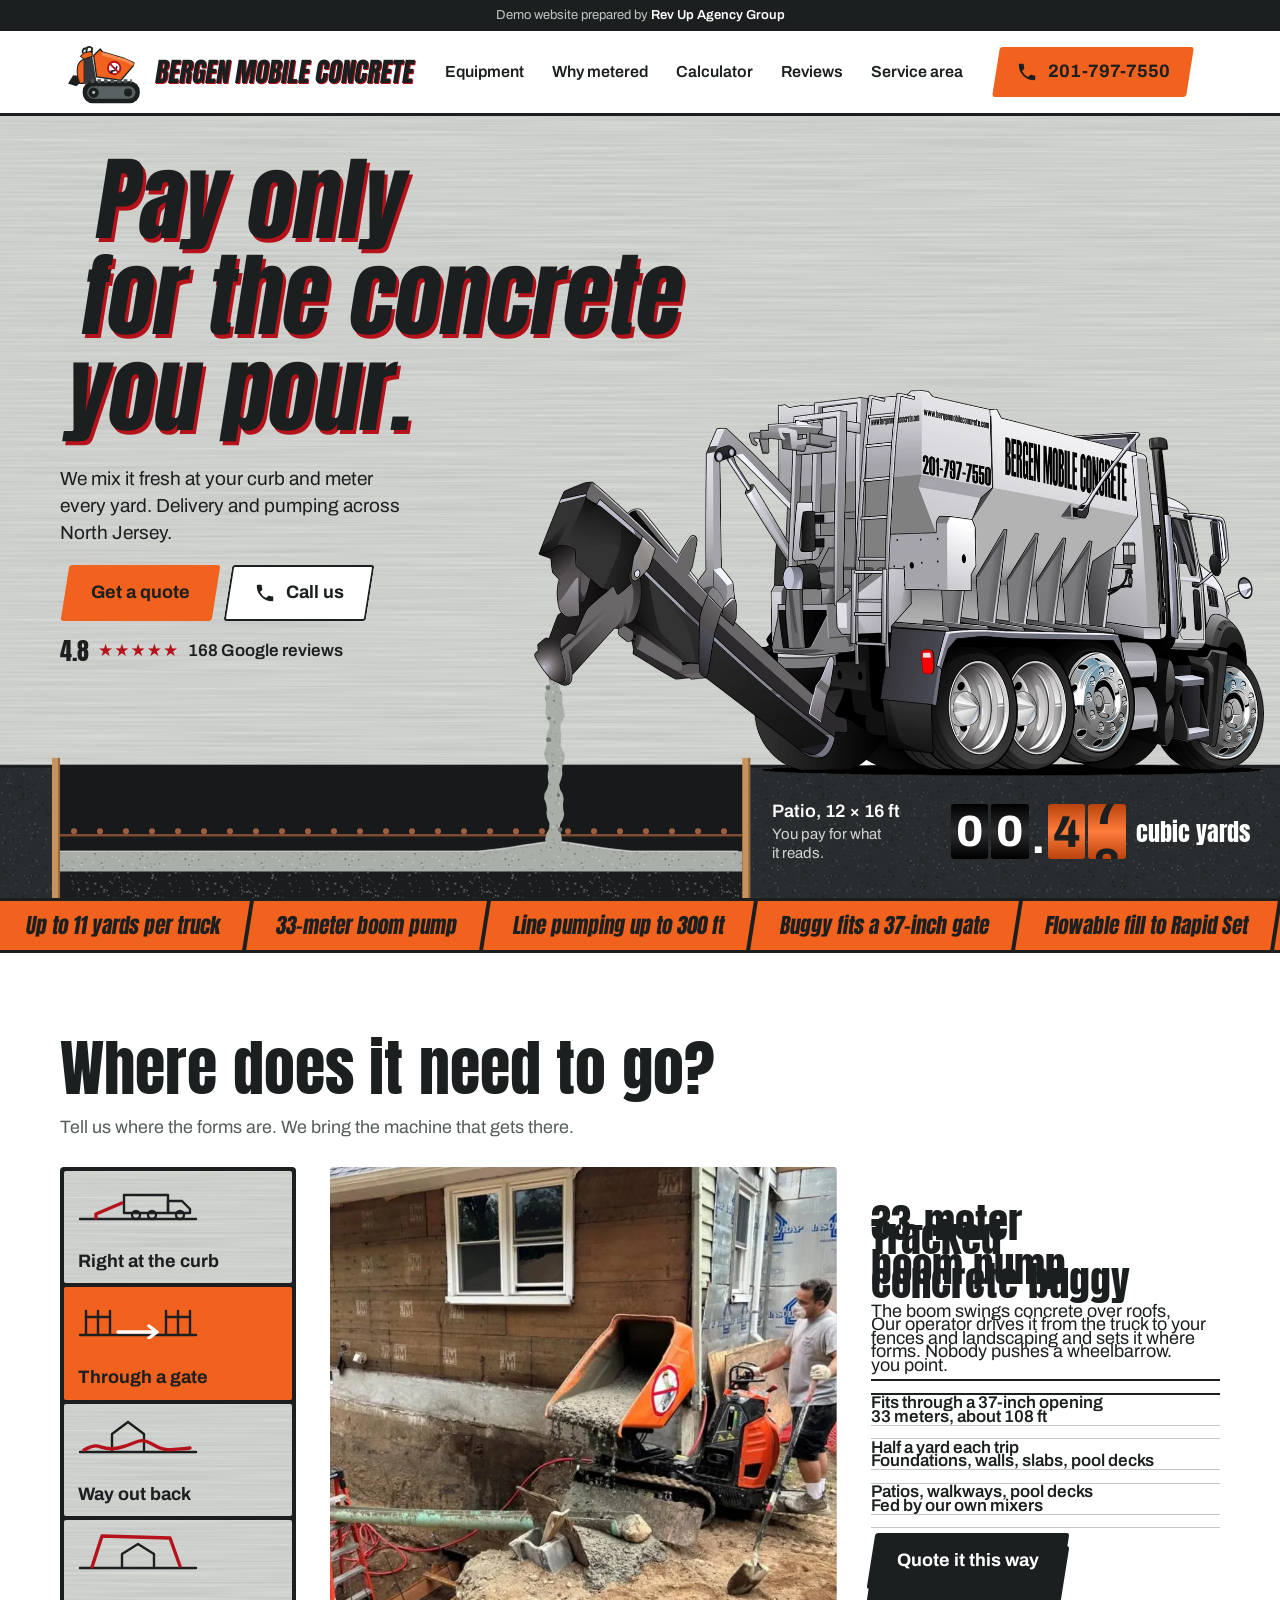
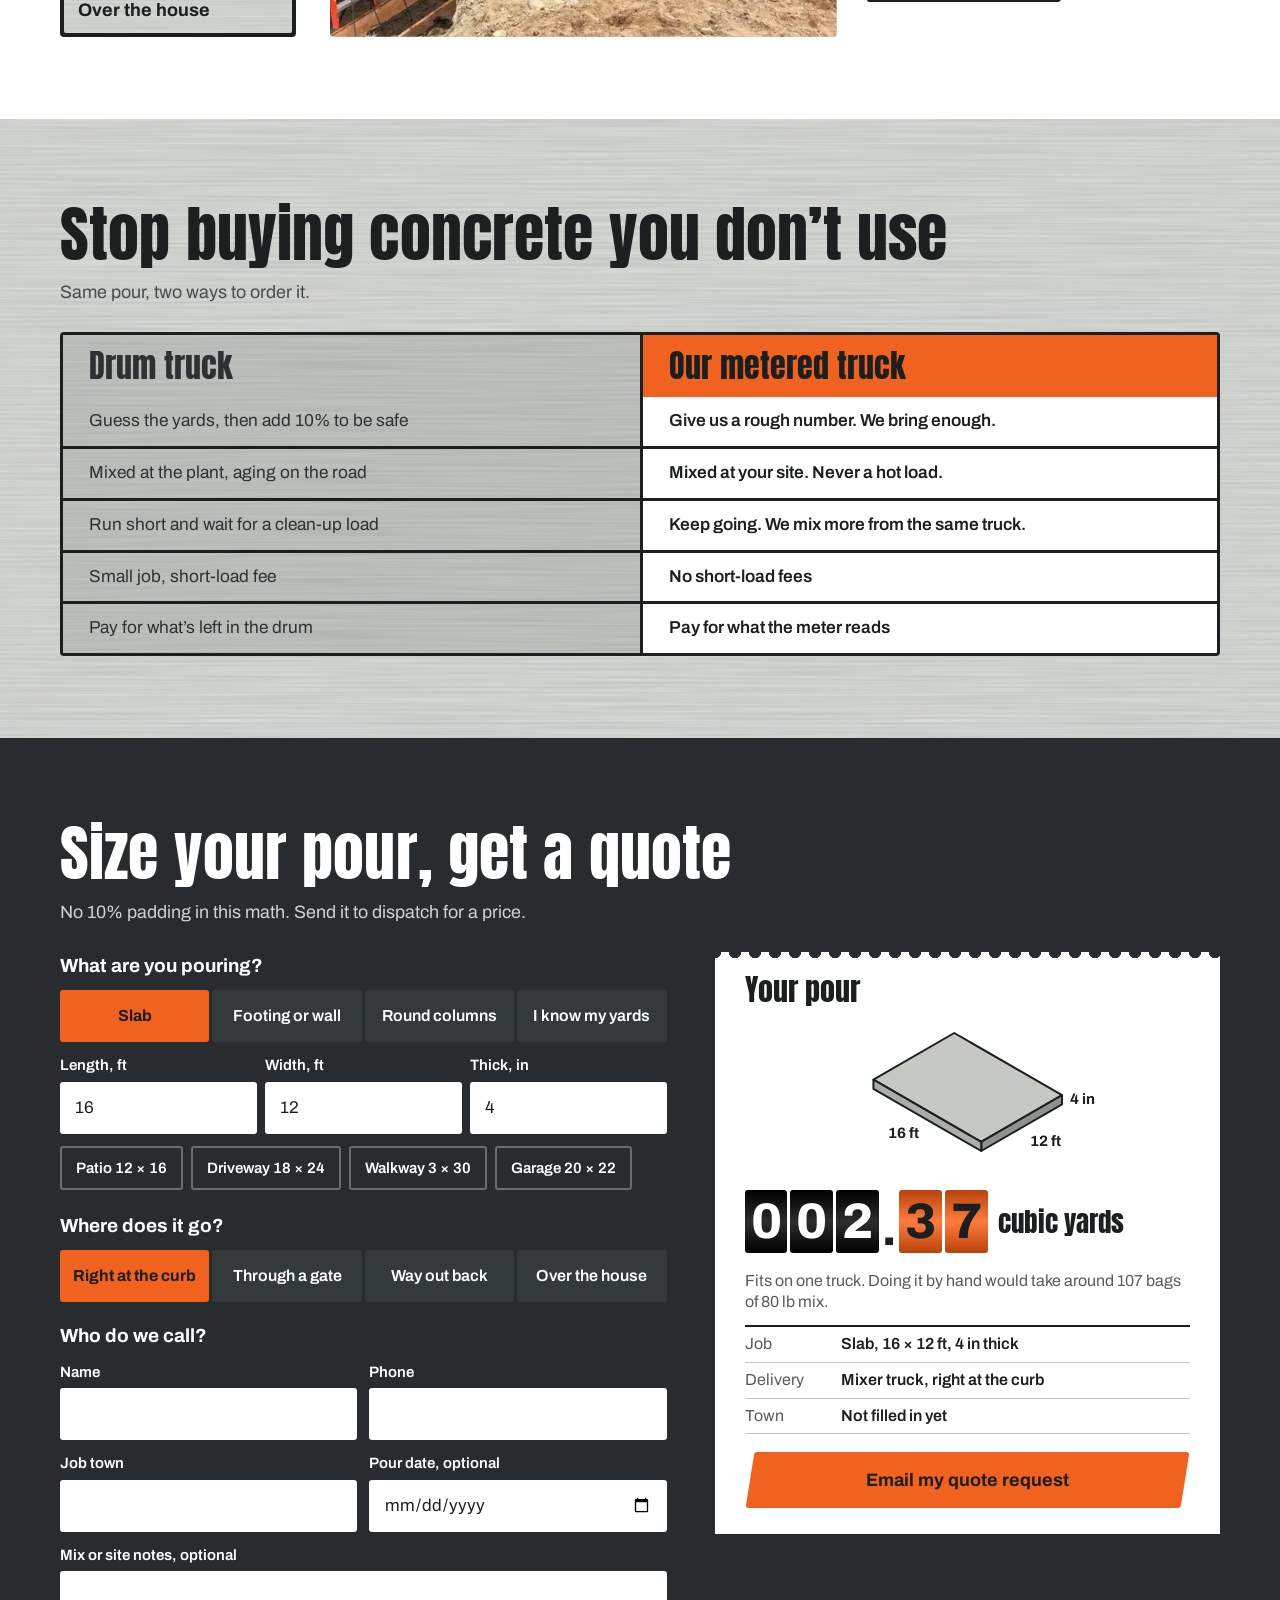
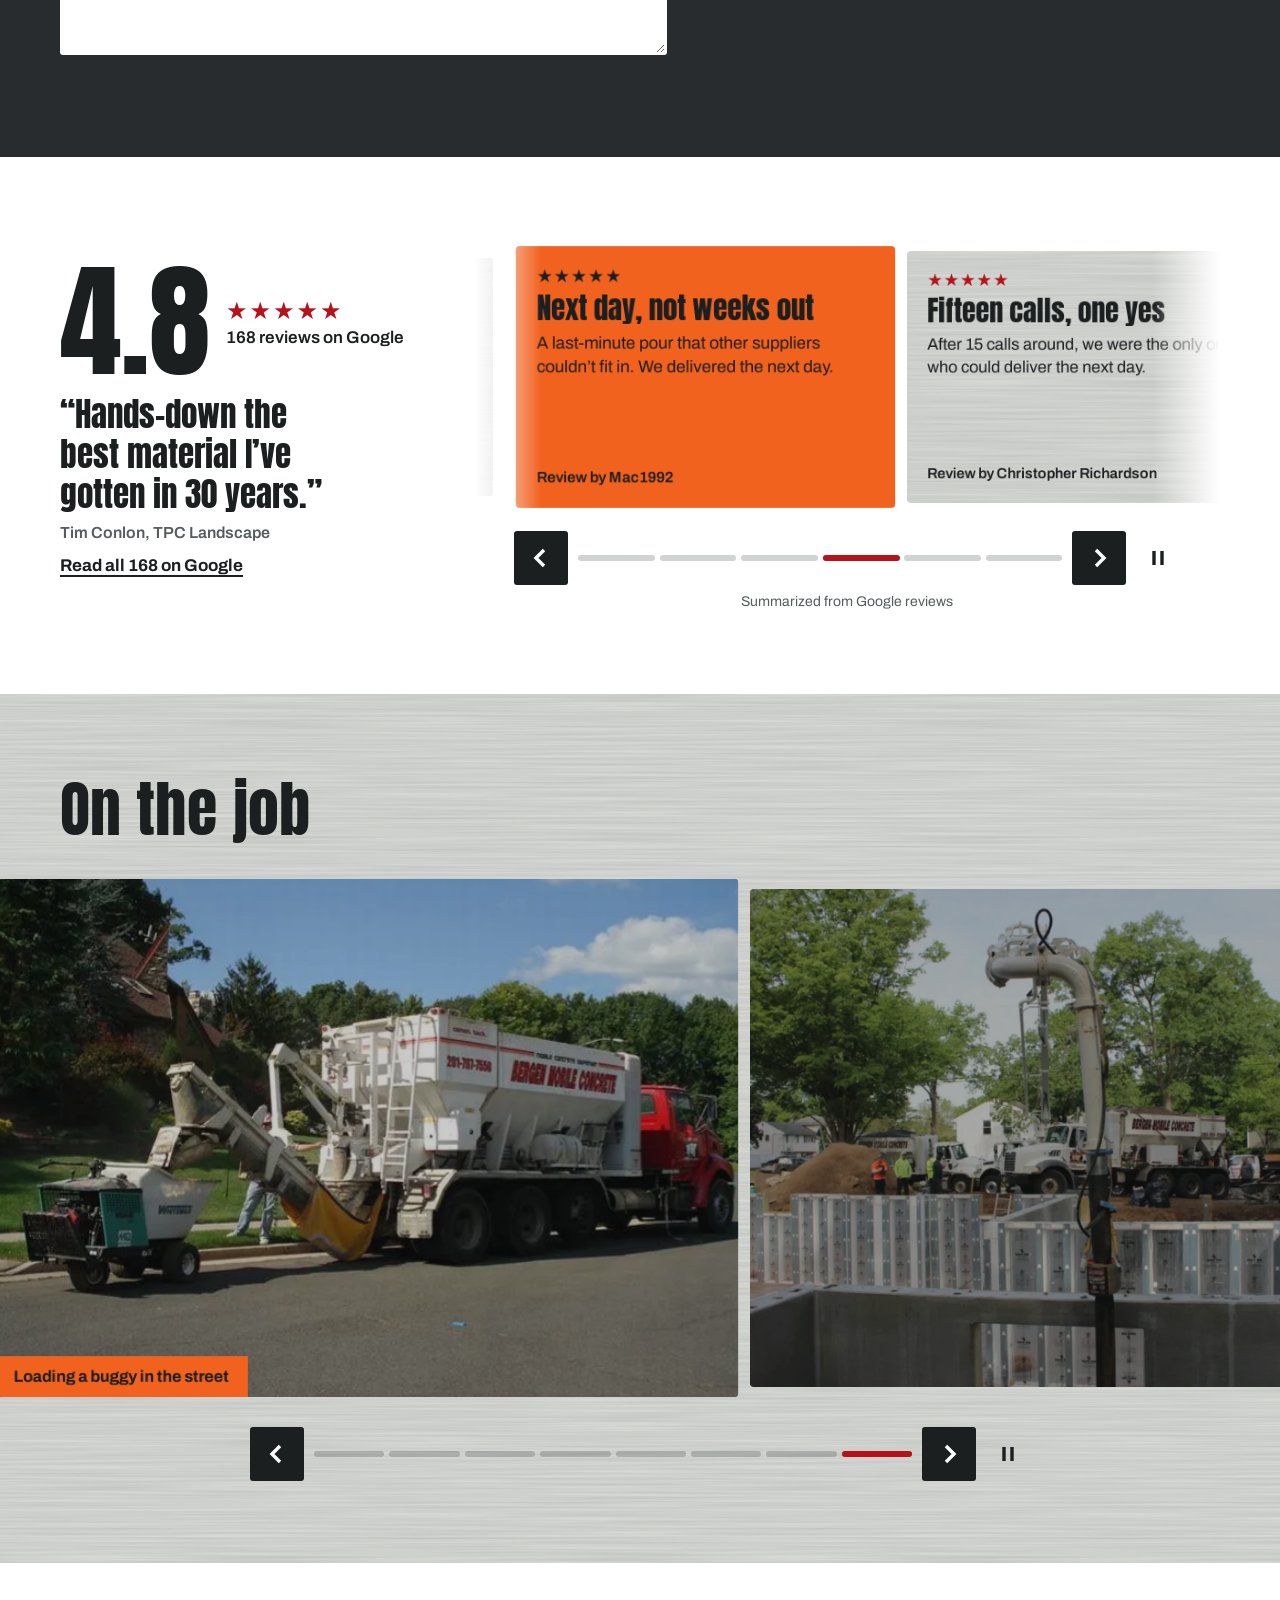
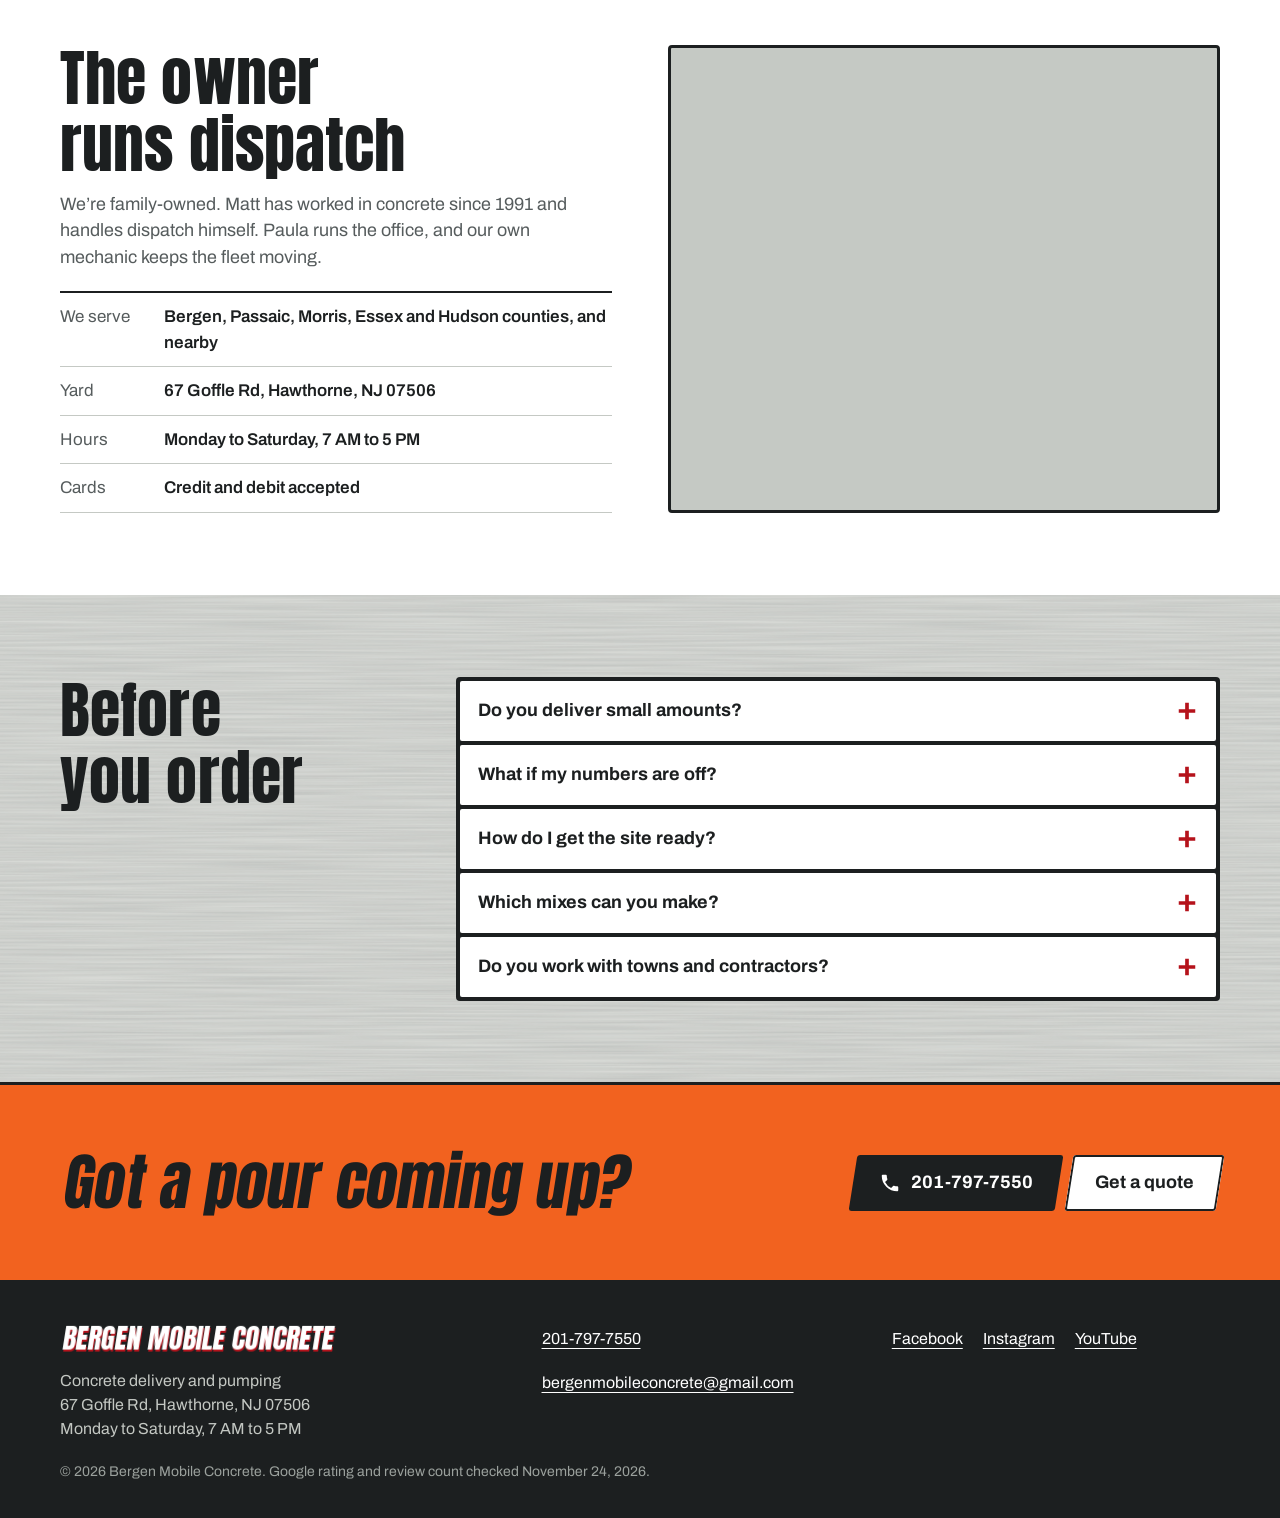
==== index.html @ 160c9279 "Bergen Mobile Concrete demo landing page Co-Authored-By: Claude Opus 5.5 <noreply@anthropic.com>" ====
<!doctype html>
<html lang="en">
<head>
<meta charset="utf-8">
<meta name="viewport" content="width=device-width,initial-scale=1">
<meta name="robots" content="noindex"><!-- demo: remove at launch -->
<title>Concrete Delivery & Pumping in North Jersey | Bergen Mobile Concrete</title>
<meta name="description" content="Fresh concrete mixed at your site and metered by the yard, so you pay only for what you pour. Buggy, line pump and 33 m boom pump. Hawthorne, NJ. Call 201-797-7550.">
<link rel="canonical" href="https://www.bergenmobileconcrete.com/"><!-- confirm final domain before launch -->
<meta name="theme-color" content="#f2621f">
<meta property="og:type" content="website">
<meta property="og:title" content="Bergen Mobile Concrete | Pay only for the concrete you pour">
<meta property="og:description" content="Mixed at your curb, metered by the yard. Mixers, buggy, line pump and boom pump across North Jersey.">
<meta property="og:image" content="https://revupag.github.io/bergen-mobile-concrete-demo/img/og.jpg"><meta property="og:image:width" content="1200"><meta property="og:image:height" content="630"><!-- point to the final domain at launch -->
<meta property="og:locale" content="en_US">
<meta name="twitter:card" content="summary_large_image">
<link rel="icon" href="data:image/svg+xml,%3Csvg xmlns='http://www.w3.org/2000/svg' viewBox='0 0 64 64'%3E%3Crect width='64' height='64' rx='8' fill='%231c1f20'/%3E%3Cpath d='M10 14 58 24 44 42H18z' fill='%23f2621f'/%3E%3Crect x='12' y='44' width='42' height='13' rx='6.5' fill='%23fff'/%3E%3Crect x='17' y='48' width='32' height='5' rx='2.5' fill='%231c1f20'/%3E%3C/svg%3E">
<link rel="preconnect" href="https://fonts.googleapis.com"><link rel="preconnect" href="https://fonts.gstatic.com" crossorigin>
<link rel="stylesheet" href="https://fonts.googleapis.com/css2?family=Anton&family=Archivo:wght@400;500;600;700;800&display=swap">
<link rel="preload" as="image" href="img/truck.webp">
<script>
document.documentElement.className = 'js';
/* demo only: if this file is opened without its img folder, load the published photos */
addEventListener('error', e => { const i = e.target; if (i.tagName === 'IMG' && !i.dataset.f) { i.dataset.f = 1; i.src = 'https://revupag.github.io/bergen-mobile-concrete-demo/' + i.getAttribute('src'); } }, true);
</script>
<script type="application/ld+json">
{"@context":"https://schema.org","@type":"HomeAndConstructionBusiness","name":"Bergen Mobile Concrete","description":"Ready mix concrete supplier with metered mobile mixers, concrete buggy, line pumping and boom pumping.","telephone":"+1-201-797-7550","email":"bergenmobileconcrete@gmail.com","url":"https://www.bergenmobileconcrete.com/","address":{"@type":"PostalAddress","streetAddress":"67 Goffle Rd","addressLocality":"Hawthorne","addressRegion":"NJ","postalCode":"07506","addressCountry":"US"},"areaServed":["Bergen County, NJ","Passaic County, NJ","Morris County, NJ","Essex County, NJ","Hudson County, NJ"],"paymentAccepted":"Credit Card, Debit Card","openingHoursSpecification":[{"@type":"OpeningHoursSpecification","dayOfWeek":["Monday","Tuesday","Wednesday","Thursday","Friday","Saturday"],"opens":"07:00","closes":"17:00"}],"sameAs":["https://www.facebook.com/BergenMobileConcrete","https://www.instagram.com/bergenmobileconcrete/","https://www.youtube.com/@BergenMobileConcreteHawthorne"]}
</script>
<style>
:root{
  --ink:#1c1f20;--asph:#282c2e;--asph2:#34393b;--crete:#dcdeda;--crete2:#c5c9c4;--wet:#a1a6a1;--white:#fff;--red:#b5121b;--org:#f2621f;--org-l:#ff7c3c;--mute:#565c5d;
  --pad:clamp(16px,4vw,40px);--ease:cubic-bezier(.2,.8,.2,1);
  --display:"Anton","Impact","Haettenschweiler","Arial Narrow Bold",sans-serif;--sans:"Archivo",system-ui,-apple-system,"Segoe UI",sans-serif;
  --broom:url("data:image/svg+xml,%3Csvg xmlns='http://www.w3.org/2000/svg' width='700' height='240'%3E%3Cfilter id='f' x='0' y='0' width='100%25' height='100%25'%3E%3CfeTurbulence type='fractalNoise' baseFrequency='.005 .42' numOctaves='2' seed='4' stitchTiles='stitch'/%3E%3CfeColorMatrix values='0 0 0 0 .1 0 0 0 0 .11 0 0 0 0 .11 0 0 0 .22 0'/%3E%3C/filter%3E%3Crect width='700' height='240' filter='url(%23f)'/%3E%3C/svg%3E");
}
*,*::before,*::after{box-sizing:border-box}
html{scroll-behavior:smooth;scroll-padding-top:88px;-webkit-text-size-adjust:100%}
body{margin:0;background:var(--white);color:var(--ink);font:400 17px/1.5 var(--sans);overflow-x:clip}
img{display:block;max-width:100%;height:auto}
h1,h2,h3{font-family:var(--display);font-weight:400;line-height:1.08;margin:0;text-wrap:balance}
h2{font-size:clamp(36px,5vw,62px);letter-spacing:.002em}
p{margin:0;text-wrap:pretty}
button,input,textarea{font:inherit;color:inherit}
a{color:inherit}
.wrap{width:100%;max-width:1240px;margin-inline:auto;padding-inline:var(--pad)}
.sec{padding-block:clamp(52px,6.4vw,92px)}
.crete{background:var(--crete) var(--broom)}
.lede{margin-top:12px;max-width:52ch;font-size:clamp(17px,1.4vw,19px);color:var(--mute)}
.crete .lede{color:#474d4e}
.sr{position:absolute;width:1px;height:1px;overflow:hidden;clip-path:inset(50%);white-space:nowrap}
:focus-visible{outline:3px solid var(--ink);outline-offset:3px}
.dark :focus-visible,footer :focus-visible{outline-color:var(--white)}

.demo{background:var(--ink);color:#c3c7c2;font-size:13px;line-height:1.3;text-align:center;padding:7px 12px}
.demo b{color:#fff;font-weight:600}

/* Livery lettering: slanted black with the red hard shadow on their trucks */
.livery{display:inline-block;font-family:var(--display);transform:skewX(-9deg);transform-origin:0 100%;text-shadow:.045em .04em 0 var(--red)}

/* Buttons slant with the lettering */
.btn{position:relative;isolation:isolate;display:inline-flex;align-items:center;justify-content:center;gap:10px;min-height:56px;padding:0 26px;border:0;background:none;color:var(--ink);font:700 18px/1.1 var(--sans);text-decoration:none;text-align:center;cursor:pointer;transition:transform .16s var(--ease)}
.btn::before{content:"";position:absolute;inset:0;z-index:-1;background:var(--org);transform:skewX(-9deg);border-radius:3px;transition:background-color .16s,box-shadow .16s}
.btn svg{width:22px;height:22px;flex:none;fill:currentColor}
.btn:active{transform:translateY(2px)}
.btn.line::before{background:var(--white);box-shadow:inset 0 0 0 2px var(--ink)}
.btn.ink{color:#fff}.btn.ink::before{background:var(--ink)}
@media(hover:hover){.btn:hover{transform:translateY(-2px)}.btn:hover::before{background:var(--org-l)}.btn.line:hover::before{background:var(--crete)}.btn.ink:hover::before{background:var(--asph2)}}

/* Header */
.hdr{position:sticky;top:0;z-index:60;background:var(--white);box-shadow:0 3px 0 var(--ink)}
.nav{display:flex;align-items:center;gap:20px;min-height:82px}
.logo{display:flex;align-items:center;gap:12px;text-decoration:none;flex:none;color:var(--ink)}
.logo svg{width:82px;height:auto;flex:none}
.logo .livery{font-size:27px;line-height:1;text-transform:uppercase;white-space:nowrap}
.menu{display:flex;list-style:none;gap:2px;margin:0 auto;padding:0}
.menu a{display:block;padding:12px 13px;font-weight:600;font-size:16px;text-decoration:none}
@media(hover:hover){.menu a:hover{box-shadow:inset 0 -3px var(--org)}}
.hdr .btn{min-height:50px;padding:0 20px;white-space:nowrap}
.burger{display:none;width:48px;height:48px;padding:0;border:0;background:none;cursor:pointer}
.burger svg{width:28px;height:28px;stroke:currentColor;stroke-width:3;fill:none}
@media(max-width:1140px){
  .menu{position:absolute;inset:100% 0 auto;flex-direction:column;gap:0;margin:3px 0 0;padding:6px var(--pad) 16px;background:#fff;box-shadow:0 3px 0 var(--ink);opacity:0;visibility:hidden;transform:translateY(-6px);transition:opacity .18s,transform .18s,visibility .18s}
  .nav.open .menu{opacity:1;visibility:visible;transform:none}
  .menu a{padding:14px 0;font-size:19px;border-bottom:1px solid var(--crete2)}
  .burger{display:grid;place-items:center}.hdr .btn{margin-left:auto}
}
@media(max-width:700px){
  .nav{min-height:68px;gap:6px}.logo{gap:8px}.logo svg{width:62px}
  .logo .livery{font-size:20px;line-height:1.06;white-space:normal;width:7em}
  .hdr .btn{flex:none;width:50px;padding:0}.hdr .btn span{display:none}.burger{flex:none}
}
@media(max-width:350px){.logo svg{width:50px}.logo .livery{font-size:17px}.hdr .btn{width:46px}}

/* Hero: their truck pours a real job while the meter runs */
.hero{position:relative;overflow:hidden;--pit:112px;--tw:min(94vw,560px);--th:calc(var(--tw)*.5286);--tl:calc(100% - var(--tw) + 6px)}
.hero h1{font-size:clamp(39px,12.5vw,86px);line-height:1.04}
.hero h1 span{display:block;width:max-content}
.hero .say{margin-top:20px;font-size:18px;line-height:1.42;max-width:35ch}
.hero .wrap{position:relative;z-index:3;padding-top:22px}
.cta{display:flex;flex-wrap:wrap;gap:12px;margin-top:18px;padding-left:5px}
.rate{display:inline-flex;align-items:center;gap:9px;min-height:44px;margin-top:8px;text-decoration:none;font-weight:600}
.rate b{font:400 24px/1 var(--display)}
.stars{color:var(--red);letter-spacing:1px;line-height:1}
@media(hover:hover){.rate:hover span:last-child{text-decoration:underline}}
.scene{position:relative;height:calc(var(--th)*.975 + var(--pit));margin-top:2px}
.scene canvas{position:absolute;inset:0;width:100%;height:100%}
.rig{position:absolute;z-index:2;left:var(--tl);bottom:calc(var(--pit) - var(--th)*.025);width:var(--tw);max-width:none;height:var(--th);pointer-events:none}
.gauge{position:absolute;z-index:2;left:calc(var(--tl) + var(--tw)*.325);bottom:0;height:var(--pit);right:8px;display:flex;flex-direction:column;justify-content:center;gap:7px;color:#fff}
.gauge p{font-weight:600;font-size:15px;line-height:1.2}
.gauge small{display:block;margin-top:2px;font-size:14px;font-weight:400;color:#d3d6d2;line-height:1.25}
.meter{display:inline-flex;align-items:center;gap:3px;font:800 38px/1 var(--sans);font-variant-numeric:tabular-nums}
.meter i{position:relative;flex:none;display:block;width:.86em;height:1.26em;overflow:hidden;background:linear-gradient(#000,#2d2d2d 50%,#000);color:#fff;border-radius:3px;font-style:normal}
.meter i.dec{background:linear-gradient(#b9430c,var(--org-l) 50%,#b9430c);color:#1c1f20}
.meter i>b{position:absolute;inset:0 0 auto;display:block;font-weight:inherit;text-align:center;will-change:transform}
.meter i>b span{display:block;height:1.26em;line-height:1.26em}
.meter .dot{font-size:.9em;align-self:flex-end;line-height:1}
.meter .u{margin-left:7px;font:400 .55em/1 var(--display);white-space:nowrap}
@media(min-width:1000px){
  .hero{--pit:132px;height:clamp(560px,calc(100svh - 115px),800px);--tw:min(57vw,900px,calc((100svh - 115px - 132px)*1.34));--tl:calc(50% + min(50% - 16px,800px) - var(--tw))}
  .hero .wrap{padding-top:clamp(26px,4.4svh,50px);pointer-events:none}
  .hero .wrap a{pointer-events:auto}
  .hero h1{font-size:clamp(62px,min(7.2vw,11.4svh),98px)}
  .hero .say{font-size:19px;max-width:33ch;margin-top:26px}
  .scene{position:absolute;inset:auto 0 0;margin:0}
  .gauge .meter{font-size:clamp(34px,calc(var(--tw)*.06),54px)}
  .gauge{flex-direction:row;align-items:center;justify-content:flex-start;gap:26px}
  .gauge p{font-size:18px;max-width:17ch}.gauge small{font-size:15px;max-width:17ch;margin-top:3px}
}
@media(min-width:1000px) and (max-height:820px){
  .hero{--pit:106px;--tw:min(55vw,900px,calc((100svh - 221px)*1.34))}
  .hero .wrap{padding-top:20px}
  .hero h1{font-size:clamp(54px,min(6.6vw,10.2svh),84px)}
  .hero .say{margin-top:18px;max-width:min(42ch,36vw);font-size:18px}
  .hero .cta{margin-top:14px}.hero .rate{margin-top:4px}
}
@media(max-width:999px){.gauge .meter{font-size:clamp(25px,8vw,40px)}}
@media(max-width:360px){.hero .btn{padding:0 17px}.rate{font-size:15px;gap:7px}.rate span{white-space:nowrap}}

/* Ticker */
.tick{background:var(--org);overflow:hidden;border-block:3px solid var(--ink)}
.tick div{display:flex;width:max-content;animation:tick 42s linear infinite}
.tick ul{display:flex;margin:0;padding:0;list-style:none}
.tick li{padding:13px 26px;font:400 21px/1.1 var(--display);transform:skewX(-9deg);white-space:nowrap;border-right:4px solid var(--ink)}
@media(hover:hover){.tick:hover div{animation-play-state:paused}}
@keyframes tick{to{transform:translateX(-50%)}}

/* Where does it go */
.where{display:grid;gap:22px;margin-top:26px}
.spots{display:grid;grid-template-columns:1fr 1fr;gap:4px;background:var(--ink);padding:4px;border-radius:4px}
.spots button{position:relative;overflow:hidden;display:flex;flex-direction:column;justify-content:space-between;gap:8px;min-height:104px;padding:12px 14px;border:0;border-radius:2px;background:var(--crete) var(--broom);text-align:left;font:700 18px/1.15 var(--sans);cursor:pointer;transition:background-color .18s}
.spots svg{width:100%;max-width:120px;height:40px;stroke:currentColor;stroke-width:2.4;fill:none;stroke-linejoin:round;stroke-linecap:round}
.spots svg .flow{stroke:var(--red);stroke-width:3.4}
.spots button[aria-selected=true]{background:var(--org)}
.spots button[aria-selected=true] .flow{stroke:#fff}
@media(hover:hover){.spots button:not([aria-selected=true]):hover{background-color:#fff}}
.spots button::after{content:"";position:absolute;inset:auto 0 0;height:6px;background:var(--ink);transform:scaleX(0);transform-origin:0 50%}
.where.auto .spots [aria-selected=true]::after{animation:run 5.4s linear}
.where.auto.hold .spots [aria-selected=true]::after{animation-play-state:paused}
@keyframes run{from{transform:scaleX(0)}to{transform:scaleX(1)}}
@keyframes kb{from{transform:scale(1)}to{transform:scale(1.11)}}
.units{display:grid;gap:34px;min-width:0}
.unit{display:grid;gap:18px;min-width:0}
.unit .ph{position:relative;overflow:hidden;border-radius:4px;background:var(--crete2);aspect-ratio:4/3}
.unit img{width:100%;height:100%;object-fit:cover}
.unit h3{font-size:clamp(30px,3.2vw,42px)}
.unit p{margin-top:8px;font-size:18px;max-width:44ch}
.unit ul{margin:14px 0 18px;padding:0;list-style:none;border-top:2px solid var(--ink)}
.unit li{padding:9px 0;border-bottom:1px solid var(--crete2);font-weight:600}
/* panels share one cell, so the page never jumps; the new photo is screeded over the old one */
.js .units{gap:0}
.js .unit{grid-area:1/1;visibility:hidden;transition:visibility 0s .8s}
.js .unit.on{z-index:2;visibility:visible;transition:none}
.js .unit .ph{clip-path:inset(0 100% 0 0);transition:clip-path 0s .8s}
.js .unit.on .ph{clip-path:inset(0);transition:clip-path .8s cubic-bezier(.65,0,.2,1)}
.js .unit .tx{opacity:0;transform:translateY(18px);transition:opacity .15s}
.js .unit.on .tx{opacity:1;transform:none;transition:opacity .4s .26s,transform .6s .26s var(--ease)}
.unit.on img{animation:kb 7s linear forwards}
@media(min-width:900px){
  .where{grid-template-columns:236px 1fr;gap:34px;align-items:stretch}
  #u-gate img{object-position:82% 50%}
  #u-over img{object-position:60% 50%}
  .spots{grid-template-columns:1fr;align-content:stretch}
  .unit{grid-template-columns:1.45fr 1fr;gap:34px;align-items:center}
  .unit .ph{aspect-ratio:auto;height:100%;min-height:470px}
}

/* Metered vs drum: one slab, saw-cut joints */
.slab{width:100%;margin-top:26px;border-collapse:separate;border-spacing:0;border:3px solid var(--ink);border-radius:4px;overflow:hidden;background:#fff;table-layout:fixed}
.slab th,.slab td{padding:13px clamp(12px,2vw,26px);text-align:left;vertical-align:top;font-size:clamp(16px,1.35vw,19px);line-height:1.32;border-bottom:3px solid var(--ink)}
.slab tr:last-child>*{border-bottom:0}
.slab td{width:50%}
.slab thead th{font:400 clamp(21px,2.5vw,32px)/1.12 var(--display)}
.slab thead th:last-child{background:var(--org)}
.slab td:last-child{border-left:3px solid var(--ink);font-weight:600}
.slab thead th:last-child{border-left:3px solid var(--ink)}
.slab td:first-child,.slab thead th:first-child{background:var(--crete2) var(--broom);color:#2c3233}

/* Quote: size the pour, get a ticket */
.dark{background:var(--asph);color:#fff}
.dark .lede{color:#cfd3cf}
.quote{display:grid;gap:26px;margin-top:26px;align-items:start}
.quote>*{min-width:0}
fieldset{margin:0 0 20px;padding:0;border:0;min-width:0}
legend{padding:0;margin-bottom:10px;font-weight:700;font-size:19px}
.seg{display:grid;grid-template-columns:repeat(2,1fr);gap:3px}
.seg label,.chips button{cursor:pointer}
.seg input{position:absolute;opacity:0;pointer-events:none}
.seg span{display:flex;align-items:center;justify-content:center;min-height:52px;padding:6px 10px;background:var(--asph2);border-radius:3px;text-align:center;font-weight:600;font-size:16px;line-height:1.18;transition:background-color .16s}
.seg input:checked+span{background:var(--org);color:var(--ink);font-weight:700}
.seg input:focus-visible+span{outline:3px solid #fff;outline-offset:2px}
@media(hover:hover){.seg span:hover{background:#454b4d}.seg input:checked+span:hover{background:var(--org)}}
.dims{display:grid;grid-template-columns:repeat(3,1fr);gap:8px;margin-top:12px}
.dims[hidden]{display:none}
.f{display:block;min-width:0}
.f>span{display:block;margin-bottom:5px;font-size:15px;font-weight:600}
.f input,.f textarea{width:100%;min-height:52px;padding:10px 13px;border:2px solid transparent;border-radius:3px;background:#fff;color:var(--ink);font-size:17px;appearance:none;-webkit-appearance:none}
.f textarea{min-height:84px;resize:vertical;display:block}
.f input:focus,.f textarea:focus{outline:3px solid var(--org);outline-offset:0}
.f.bad input{border-color:#ff5c50;background:#fff0ee}
.err{display:none;margin-top:5px;font-size:15px;font-style:normal;color:#ffb4ab;font-weight:600}
.f.bad .err{display:block}
.live{display:flex;align-items:baseline;gap:9px;margin-top:14px;font-weight:600}
.live b{font:400 34px/1 var(--display);color:var(--org-l)}
@media(min-width:900px){.live{position:absolute;width:1px;height:1px;margin:0;overflow:hidden;clip-path:inset(50%)}}
.chips{display:flex;gap:8px;margin-top:12px;overflow-x:auto;overflow-y:hidden;scrollbar-width:none;padding-bottom:2px}
.chips::-webkit-scrollbar{display:none}
.chips button{flex:none;min-height:44px;padding:0 14px;border:2px solid #666d6f;border-radius:3px;background:none;font-weight:600;font-size:15px;color:#fff}
@media(hover:hover){.chips button:hover{border-color:var(--org)}}
.two{display:grid;grid-template-columns:1fr 1fr;gap:12px}
.two .full{grid-column:1/-1}
.ticket{position:relative;background:#fff;color:var(--ink);padding:22px clamp(18px,2.4vw,30px) 26px;--n:10px;-webkit-mask:radial-gradient(circle at var(--n) 0,transparent 6px,#000 6.5px) calc(var(--n)*-1) 0/calc(var(--n)*2) 100%;mask:radial-gradient(circle at var(--n) 0,transparent 6px,#000 6.5px) calc(var(--n)*-1) 0/calc(var(--n)*2) 100%}
.ticket h3{font-size:30px;display:flex;justify-content:space-between;align-items:baseline;gap:12px}
.shape{display:block;width:100%;height:150px;margin:8px 0 6px}
.shape text{font:700 15px var(--sans);fill:var(--ink)}
.ticket .meter{font-size:clamp(29px,9.7vw,52px)}
.ticket .also{margin:9px 0 12px;font-size:16px;line-height:1.36;color:var(--mute)}
.ticket dl{margin:0;border-top:2px solid var(--ink)}
.ticket dl div{display:grid;grid-template-columns:86px 1fr;gap:10px;padding:7px 0;border-bottom:1px solid var(--crete2);font-size:16px;line-height:1.3}
.ticket dt{color:var(--mute)}.ticket dd{margin:0;font-weight:600;overflow-wrap:anywhere}
.ticket .btn{width:calc(100% - 10px);margin:18px 5px 0}
.sent{margin-top:14px;padding:12px 14px;background:var(--crete);border-radius:3px;font-size:16px;line-height:1.38}
.sent[hidden]{display:none}
.sent button,.sent .alt{display:flex;align-items:center;min-height:44px;margin-top:2px;padding:0;border:0;background:none;font-weight:700;text-decoration:underline;text-underline-offset:3px;cursor:pointer}
@media(min-width:900px){.seg{grid-template-columns:repeat(4,1fr)}.quote{grid-template-columns:1.2fr 1fr;gap:48px}.ticket{position:sticky;top:104px}.ticket .meter{font-size:clamp(29px,3.9vw,52px)}.shape{height:170px}}

/* Carousels: endless, draggable, centre slide in focus, timed by the dot that fills */
.car{--sw:min(80vw,780px);--sh:calc(var(--sw)*.7);--t:3.8s;position:relative;min-width:0}
.stage{display:flex;gap:12px;overflow-x:auto;overflow-y:hidden}
.stage>*{flex:none;width:var(--sw);height:var(--sh);margin:0}
.js .stage{display:block;position:relative;height:var(--sh);overflow:hidden;touch-action:pan-y;cursor:grab;user-select:none;-webkit-user-select:none}
.js .stage>*{position:absolute;left:50%;top:0;margin-left:calc(var(--sw)/-2);will-change:transform}
.js .stage.drag{cursor:grabbing}
html:not(.js) .ctl{display:none}
.ctl{display:flex;align-items:center;gap:10px;width:min(100% - 2*var(--pad),780px);margin:16px auto 0}
.ctl>button{flex:none;width:54px;height:54px;padding:0;border:0;border-radius:3px;background:var(--ink);color:#fff;cursor:pointer;display:grid;place-items:center;transition:background-color .16s,transform .16s var(--ease)}
.ctl>button:active{transform:scale(.94)}
.ctl svg{width:24px;height:24px;stroke:currentColor;stroke-width:3.4;fill:none}
.ctl .pp{background:none;color:inherit;width:44px}
.ctl .pp .b,.car.off .pp .a{display:none}.car.off .pp .b{display:block}
@media(max-width:600px){.dots{pointer-events:none}}
@media(hover:hover){.ctl>button:hover{background:var(--org);color:var(--ink)}}
.dots{flex:1;display:flex;gap:5px;min-width:0}
.dots button{flex:1;position:relative;height:44px;min-width:0;padding:0;border:0;background:none;cursor:pointer}
.dots button::before,.dots i{content:"";position:absolute;inset:19px 0;border-radius:3px;background:rgba(28,31,32,.2)}
.dots i{background:var(--red);transform:scaleX(0);transform-origin:0 50%}
.dots .on i{transform:none;animation:run var(--t) linear both}
.hold .dots .on i{animation-play-state:paused}
.rev{display:grid;gap:26px}
.rev>*{min-width:0}
.score{display:flex;flex-wrap:wrap;align-items:center;gap:6px 16px}
.score b{font:400 clamp(76px,10vw,124px)/.95 var(--display)}
.score span{font-weight:600;line-height:1.35}
.score .stars{display:block;font-size:24px;letter-spacing:2px}
.rev blockquote{text-wrap:balance;margin:14px 0 0;font:400 clamp(25px,2.6vw,34px)/1.2 var(--display)}
.rev cite{display:block;margin-top:8px;font:600 16px/1.3 var(--sans);color:var(--mute)}
.says{--sw:min(78vw,400px);--sh:276px;--t:4.2s}
.says .stage{-webkit-mask:linear-gradient(90deg,transparent,#000 9%,#000 91%,transparent);mask:linear-gradient(90deg,transparent,#000 9%,#000 91%,transparent)}
.story{display:flex;flex-direction:column;padding:22px;border-radius:4px;background:var(--crete) var(--broom);transition:background-color .35s}
.story.on{background:var(--org)}
.story .stars{color:var(--red);font-size:19px}
.story.on .stars{color:var(--ink)}
.story h3{margin-top:8px;font-size:31px}
.story p{margin:8px 0 12px;font-size:18px;line-height:1.38}
.story footer{margin-top:auto;font-weight:600;font-size:16px;line-height:1.25}
.says+.note,.note{display:block;margin-top:6px;text-align:center;font-size:14px;color:var(--mute)}
.text-link{font-weight:700;text-underline-offset:4px;text-decoration-thickness:2px;display:inline-flex;align-items:center;min-height:44px}
@media(hover:hover){.text-link:hover{color:var(--red)}}
@media(max-width:999px){.says{margin-inline:calc(var(--pad)*-1)}}
@media(min-width:1000px){.rev{grid-template-columns:minmax(0,370px) minmax(0,1fr);gap:44px;align-items:center}}
.photos{margin-top:22px}
.photos figure{overflow:hidden;border-radius:4px;background:var(--asph2)}
.photos img{width:100%;height:100%;object-fit:cover;pointer-events:none;-webkit-user-drag:none}
.js .photos figure::after{content:"";position:absolute;inset:0;background:var(--ink);opacity:var(--d,0);pointer-events:none}
.js .photos .on img{animation:kb 6s linear forwards}
.photos figcaption{z-index:1;position:absolute;left:0;bottom:0;max-width:92%;padding:11px 20px 11px 16px;background:var(--org);font-weight:700;font-size:17px;line-height:1.25}
.js .photos figcaption{transform:translateY(102%);transition:transform .2s}
.js .photos .on figcaption{transform:none;transition:transform .5s .2s var(--ease)}

/* Company, map, FAQ */
.co{display:grid;gap:28px}
.co dl{margin:20px 0 0;border-top:2px solid var(--ink)}
.co dl div{display:grid;grid-template-columns:92px 1fr;gap:12px;padding:11px 0;border-bottom:1px solid var(--crete2)}
.co dt{color:var(--mute)}.co dd{margin:0;font-weight:600}
.map{min-height:320px;border:3px solid var(--ink);border-radius:4px;overflow:hidden;background:var(--crete2)}
.map iframe{display:block;width:100%;height:100%;min-height:320px;border:0}
@media(min-width:900px){.co{grid-template-columns:1fr 1fr;gap:56px;align-items:stretch}}
.faq{display:grid;gap:4px;margin-top:24px;background:var(--ink);padding:4px;border-radius:4px}
.faq details{background:#fff;border-radius:2px}
.faq summary{display:flex;align-items:center;justify-content:space-between;gap:16px;min-height:60px;padding:12px 18px;font-weight:700;font-size:18px;line-height:1.25;cursor:pointer;list-style:none}
.faq summary::-webkit-details-marker{display:none}
.faq summary svg{width:22px;height:22px;flex:none;stroke:var(--red);stroke-width:4;fill:none;transition:transform .2s var(--ease)}
.faq details[open] summary svg{transform:rotate(45deg)}
.faq p{padding:0 18px 18px;max-width:68ch}
@media(hover:hover){.faq summary:hover{background:var(--crete)}}
@media(min-width:900px){.faqs{display:grid;grid-template-columns:minmax(0,340px) 1fr;gap:56px;align-items:start}.faq{margin-top:0}}

/* Closing and footer */
.end{position:relative;isolation:isolate;overflow:hidden;background:var(--org);border-block:3px solid var(--ink)}
.end .wrap{display:grid;gap:20px;padding-block:clamp(40px,5vw,64px)}
.end h2 .livery{text-shadow:none}
.end .cta{margin:0;gap:10px}
@media(max-width:420px){.end .btn{padding:0 17px}}
@media(min-width:900px){.end .wrap{grid-template-columns:1fr auto;align-items:center}}
footer.site{background:var(--ink);color:#c3c7c2;padding-block:34px 36px;font-size:16px}
.ft{display:grid;gap:22px}
footer.site .livery{font-size:28px;text-transform:uppercase;color:#fff}
footer.site ul{margin:0;padding:0;list-style:none}
footer.site a{display:inline-flex;align-items:center;min-height:44px;text-underline-offset:4px;color:#fff}
.soc{display:flex;flex-wrap:wrap;gap:0 20px}
@media(min-width:800px){.ft{grid-template-columns:1.4fr 1fr 1fr;align-items:start}}
.legal{margin-top:20px;font-size:14px;color:#9ba19d}

/* Mobile action bar */
.dock{position:fixed;inset:auto 0 0;z-index:50;display:none;grid-template-columns:1fr 1.25fr;gap:10px;padding:10px 20px calc(10px + env(safe-area-inset-bottom));background:var(--white);box-shadow:0 -3px 0 var(--ink);transform:translateY(110%);transition:transform .26s var(--ease),visibility .26s;visibility:hidden}
.dock .btn{min-height:52px;padding:0 10px}
.dock.on{transform:none;visibility:visible}
@media(max-width:899px){.dock{display:grid}footer.site{padding-bottom:104px}}

@media(prefers-reduced-motion:reduce){html{scroll-behavior:auto}*,*::before,*::after{animation:none!important;transition:none!important}.tick{overflow-x:auto}}
</style>
</head>
<body>
<svg width="0" height="0" style="position:absolute" aria-hidden="true">
  <symbol id="buggy" viewBox="0 0 112 92">
    <path d="M11 62 18 51l10 1v9l-6 5z" fill="#1c1f20"/>
    <path d="M33 28l11-3 6 35-17 3z" fill="#33383a"/>
    <path d="M24 39q2-8 9-10v33h-6q-5-11-3-23z" fill="#f2621f" stroke="#1c1f20" stroke-width="1.4"/>
    <path d="M28 25l5-5 11-2v7l-11 4z" fill="#f2621f" stroke="#1c1f20" stroke-width="1.4"/>
    <path d="M31 20q-1-6 5-6m0 5 1-6q4-2 7 1l-1 5" fill="none" stroke="#1c1f20" stroke-width="2.4" stroke-linecap="round"/>
    <path d="m46 24 9-9 3 4 30 9 13 6-1 4-17 20-12-2-21-3z" fill="#f2621f" stroke="#1c1f20" stroke-width="1.8" stroke-linejoin="round"/>
    <path d="m58 19 30 9 13 6-1 4-13-6-30-8z" fill="#ff8b4f"/>
    <rect x="31" y="59" width="78" height="30" rx="14" fill="#1c1f20"/>
    <path d="M42 59h56" stroke="#4b5153" stroke-width="5" stroke-dasharray="5 4"/>
    <rect x="37" y="66" width="66" height="17" rx="8.5" fill="#5a6163"/>
    <circle cx="46" cy="74.500" r="7" fill="#1c1f20"/><circle cx="46" cy="74.500" r="2" fill="#c5c9c4"/><circle cx="93" cy="74.500" r="5.500" fill="#1c1f20"/>
    <circle cx="74" cy="41" r="8.500" fill="#fff" stroke="#b5121b" stroke-width="2.600"/><path d="M69 45.500l6-1 3-6M68 47h4" stroke="#1c1f20" stroke-width="2" fill="none"/><path d="m68 35 12 12" stroke="#b5121b" stroke-width="2.600"/>
  </symbol>
  <symbol id="tel" viewBox="0 0 24 24"><path d="M6.600 10.800a15 15 0 0 0 6.600 6.600l2.200-2.200c.3-.3.700-.4 1-.2 1.100.4 2.300.6 3.600.6.600 0 1 .4 1 1V20c0 .600-.4 1-1 1A17 17 0 0 1 3 4c0-.600.4-1 1-1h3.500c.600 0 1 .4 1 1 0 1.300.2 2.500.6 3.600.1.300 0 .700-.2 1z"/></symbol>
</svg>

<div class="demo" data-demo>Demo website prepared by <b>Rev Up Agency Group</b></div>

<header class="hdr">
  <div class="wrap nav" id="nav">
    <a class="logo" href="#top" aria-label="Bergen Mobile Concrete, back to top"><svg viewBox="0 0 112 92" aria-hidden="true"><use href="#buggy"/></svg><span class="livery">Bergen Mobile Concrete</span></a>
    <nav aria-label="Main"><ul class="menu" id="menu">
      <li><a href="#equipment">Equipment</a></li>
      <li><a href="#metered">Why metered</a></li>
      <li><a href="#quote">Calculator</a></li>
      <li><a href="#reviews">Reviews</a></li>
      <li><a href="#area">Service area</a></li>
    </ul></nav>
    <a class="btn" href="tel:+12017977550" aria-label="Call 201-797-7550"><svg aria-hidden="true"><use href="#tel"/></svg><span>201-797-7550</span></a>
    <button class="burger" id="burger" aria-label="Menu" aria-expanded="false" aria-controls="menu"><svg viewBox="0 0 28 28" aria-hidden="true"><path d="M3 7h22M3 14h22M3 21h22"/></svg></button>
  </div>
</header>

<main id="top">
<section class="hero crete" aria-labelledby="h1">
  <div class="wrap">
    <h1 id="h1" class="livery"><span>Pay only</span> <span>for the concrete</span> <span>you pour.</span></h1>
    <p class="say">We mix it fresh at your curb and meter every yard. Delivery and pumping across North Jersey.</p>
    <div class="cta"><a class="btn" href="#quote">Get a quote</a><a class="btn line" href="tel:+12017977550"><svg aria-hidden="true"><use href="#tel"/></svg>Call us</a></div>
    <a class="rate" href="https://www.google.com/maps?cid=4381106759032079323" target="_blank" rel="noopener"><b>4.8</b><span class="stars" aria-hidden="true">★★★★★</span><span>168 Google reviews</span></a>
  </div>
  <div class="scene" id="scene">
    <canvas id="pour" aria-hidden="true"></canvas>
    <img class="rig" id="rig" src="img/truck.webp" width="1400" height="740" alt="Illustration of a Bergen Mobile Concrete mixer truck pouring concrete" fetchpriority="high">
    <div class="gauge" aria-hidden="true">
      <p><span id="job">Patio, 12 × 16 ft</span><small>You pay for what it reads.</small></p>
      <div class="meter" id="hm"></div>
    </div>
  </div>
</section>

<div class="tick" role="group" aria-label="At a glance"><div>
  <ul><li>Up to 11 yards per truck</li><li>33-meter boom pump</li><li>Line pumping up to 300 ft</li><li>Buggy fits a 37-inch gate</li><li>Flowable fill to Rapid Set</li><li>No short-load fees</li><li>Family-owned</li><li>Monday to Saturday, 7 to 5</li></ul>
  <ul aria-hidden="true"><li>Up to 11 yards per truck</li><li>33-meter boom pump</li><li>Line pumping up to 300 ft</li><li>Buggy fits a 37-inch gate</li><li>Flowable fill to Rapid Set</li><li>No short-load fees</li><li>Family-owned</li><li>Monday to Saturday, 7 to 5</li></ul>
</div></div>

<section class="sec" id="equipment" aria-labelledby="h-eq">
  <div class="wrap">
    <h2 id="h-eq">Where does it need to go?</h2>
    <p class="lede">Tell us where the forms are. We bring the machine that gets there.</p>
    <div class="where">
      <div class="spots" role="tablist" aria-label="Where the concrete needs to go">
        <button role="tab" id="t-curb" aria-controls="u-curb" aria-selected="true" data-k="curb"><svg viewBox="0 0 120 40" aria-hidden="true"><path d="M2 36h116"/><path d="M46 30V12h44v18z"/><path d="M90 30V18h14l8 8v4z"/><circle cx="58" cy="32" r="4"/><circle cx="74" cy="32" r="4"/><circle cx="102" cy="32" r="4"/><path class="flow" d="M44 20 18 31v4"/></svg>Right at the curb</button>
        <button role="tab" id="t-gate" aria-controls="u-gate" aria-selected="false" tabindex="-1" data-k="gate"><svg viewBox="0 0 120 40" aria-hidden="true"><path d="M2 36h116M8 36V12M20 36V12M32 36V12M8 18h24M88 36V12M100 36V12M112 36V12M88 18h24"/><path class="flow" d="M40 33h38M71 27l8 6-8 6"/></svg>Through a gate</button>
        <button role="tab" id="t-back" aria-controls="u-back" aria-selected="false" tabindex="-1" data-k="back"><svg viewBox="0 0 120 40" aria-hidden="true"><path d="M2 36h116M34 36V18l16-12 16 12v18"/><path class="flow" d="M6 34c18-10 14 2 34-2s20-12 34-4 16 6 38 4"/></svg>Way out back</button>
        <button role="tab" id="t-over" aria-controls="u-over" aria-selected="false" tabindex="-1" data-k="over"><svg viewBox="0 0 120 40" aria-hidden="true"><path d="M2 36h116M44 36V22l16-10 16 10v14"/><path class="flow" d="M14 35 24 4l68 2 10 28"/></svg>Over the house</button>
      </div>
      <div class="units">
        <article class="unit on" id="u-curb" role="tabpanel" aria-labelledby="t-curb">
          <div class="ph"><img src="img/mixer.webp" width="1080" height="608" alt="White Bergen Mobile Concrete mixer truck parked on a job site" loading="lazy"></div>
          <div class="tx"><h3>Metered mixer truck</h3><p>It carries sand, stone and cement separately and mixes your design on the spot, so the last yard is as fresh as the first.</p><ul><li>Up to 11 yards on one truck</li><li>Small loads welcome</li><li>Standard, high-strength, flowable fill, Rapid&nbsp;Set</li></ul><button class="btn ink" type="button" data-use="curb">Quote it this way</button></div>
        </article>
        <article class="unit" id="u-gate" role="tabpanel" aria-labelledby="t-gate">
          <div class="ph"><img src="img/buggy.webp" width="1116" height="840" alt="Orange tracked buggy dumping concrete at a house footing" loading="lazy"></div>
          <div class="tx"><h3>Tracked concrete buggy</h3><p>Our operator drives it from the truck to your forms. Nobody pushes a wheelbarrow.</p><ul><li>Fits through a 37-inch opening</li><li>Half a yard each trip</li><li>Patios, walkways, pool decks</li></ul><button class="btn ink" type="button" data-use="gate">Quote it this way</button></div>
        </article>
        <article class="unit" id="u-back" role="tabpanel" aria-labelledby="t-back">
          <div class="ph"><img src="img/linepump.webp" width="950" height="713" alt="Rear hopper of the Bergen Mobile Concrete line pump truck" loading="lazy"></div>
          <div class="tx"><h3>Line pump</h3><p>Hose runs from the truck to the pour. Concrete and pump come from one company on one order.</p><ul><li>Reaches up to 300 ft</li><li>2.5-inch line for ⅜-inch pea gravel mix</li><li>4-inch line for every mix, ¾-inch stone included</li></ul><button class="btn ink" type="button" data-use="back">Quote it this way</button></div>
        </article>
        <article class="unit" id="u-over" role="tabpanel" aria-labelledby="t-over">
          <div class="ph"><img src="img/boom.webp" width="1400" height="933" alt="Bergen Mobile Concrete boom pump raised over a residential job" loading="lazy"></div>
          <div class="tx"><h3>33-meter boom pump</h3><p>The boom swings concrete over roofs, fences and landscaping and sets it where you point.</p><ul><li>33 meters, about 108 ft</li><li>Foundations, walls, slabs, pool decks</li><li>Fed by our own mixers</li></ul><button class="btn ink" type="button" data-use="over">Quote it this way</button></div>
        </article>
      </div>
    </div>
  </div>
</section>

<section class="sec crete" id="metered" aria-labelledby="h-me">
  <div class="wrap">
    <h2 id="h-me">Stop buying concrete you don’t use</h2>
    <p class="lede">Same pour, two ways to order it.</p>
    <table class="slab">
      <thead><tr><th scope="col">Drum truck</th><th scope="col">Our metered truck</th></tr></thead>
      <tbody>
        <tr><td>Guess the yards, then add 10% to be safe</td><td>Give us a rough number. We bring enough.</td></tr>
        <tr><td>Mixed at the plant, aging on the road</td><td>Mixed at your site. Never a hot load.</td></tr>
        <tr><td>Run short and wait for a clean-up load</td><td>Keep going. We mix more from the same truck.</td></tr>
        <tr><td>Small job, short-load fee</td><td>No short-load fees</td></tr>
        <tr><td>Pay for what’s left in the drum</td><td>Pay for what the meter reads</td></tr>
      </tbody>
    </table>
  </div>
</section>

<section class="sec dark" id="quote" aria-labelledby="h-q">
  <div class="wrap">
    <h2 id="h-q">Size your pour, get a quote</h2>
    <p class="lede">No 10% padding in this math. Send it to dispatch for a price.</p>
    <form class="quote" id="form" novalidate>
      <div>
        <fieldset>
          <legend>What are you pouring?</legend>
          <div class="seg">
            <label><input type="radio" name="kind" value="slab" checked><span>Slab</span></label>
            <label><input type="radio" name="kind" value="foot"><span>Footing or wall</span></label>
            <label><input type="radio" name="kind" value="col"><span>Round columns</span></label>
            <label><input type="radio" name="kind" value="yd"><span>I know my yards</span></label>
          </div>
          <div class="dims" data-for="slab">
            <label class="f"><span>Length, ft</span><input id="sl" inputmode="decimal" value="16" autocomplete="off"></label>
            <label class="f"><span>Width, ft</span><input id="sw" inputmode="decimal" value="12" autocomplete="off"></label>
            <label class="f"><span>Thick, in</span><input id="st" inputmode="decimal" value="4" autocomplete="off"></label>
          </div>
          <div class="dims" data-for="foot" hidden>
            <label class="f"><span>Length, ft</span><input id="fl" inputmode="decimal" value="60" autocomplete="off"></label>
            <label class="f"><span>Width, in</span><input id="fw" inputmode="decimal" value="16" autocomplete="off"></label>
            <label class="f"><span>Depth, in</span><input id="fd" inputmode="decimal" value="10" autocomplete="off"></label>
          </div>
          <div class="dims" data-for="col" hidden>
            <label class="f"><span>Across, in</span><input id="cd" inputmode="decimal" value="12" autocomplete="off"></label>
            <label class="f"><span>Tall, ft</span><input id="ch" inputmode="decimal" value="4" autocomplete="off"></label>
            <label class="f"><span>How many</span><input id="cn" inputmode="numeric" value="8" autocomplete="off"></label>
          </div>
          <div class="dims" data-for="yd" hidden>
            <label class="f" style="grid-column:1/-1"><span>Cubic yards</span><input id="yy" inputmode="decimal" value="8" autocomplete="off"></label>
          </div>
          <div class="chips" aria-label="Common sizes" data-for="slab">
            <button type="button" data-p="16,12,4">Patio 12 × 16</button><button type="button" data-p="24,18,5">Driveway 18 × 24</button><button type="button" data-p="30,3,4">Walkway 3 × 30</button><button type="button" data-p="22,20,5">Garage 20 × 22</button>
          </div>
          <p class="live" aria-live="polite"><b id="live"></b>cubic yards</p>
        </fieldset>
        <fieldset>
          <legend>Where does it go?</legend>
          <div class="seg">
            <label><input type="radio" name="via" value="curb" checked><span>Right at the curb</span></label>
            <label><input type="radio" name="via" value="gate"><span>Through a gate</span></label>
            <label><input type="radio" name="via" value="back"><span>Way out back</span></label>
            <label><input type="radio" name="via" value="over"><span>Over the house</span></label>
          </div>
        </fieldset>
        <fieldset>
          <legend>Who do we call?</legend>
          <div class="two">
            <label class="f"><span>Name</span><input id="n" autocomplete="name" aria-describedby="e-n"><em class="err" id="e-n">Add your name.</em></label>
            <label class="f"><span>Phone</span><input id="p" type="tel" autocomplete="tel" aria-describedby="e-p"><em class="err" id="e-p">Add a 10-digit phone number.</em></label>
            <label class="f"><span>Job town</span><input id="t" autocomplete="address-level2" aria-describedby="e-t"><em class="err" id="e-t">Add the town so we can check range.</em></label>
            <label class="f"><span>Pour date, optional</span><input id="d" type="date"></label>
            <label class="f full"><span>Mix or site notes, optional</span><textarea id="m" rows="2"></textarea></label>
          </div>
        </fieldset>
      </div>
      <div class="ticket">
        <h3>Your pour</h3>
        <svg class="shape" id="shape" viewBox="0 0 320 170" role="img" aria-label="Drawing of your pour"></svg>
        <div class="meter" id="qm" aria-hidden="true"></div>
        <p class="also" id="also"></p>
        <dl>
          <div><dt>Job</dt><dd id="k-job"></dd></div>
          <div><dt>Delivery</dt><dd id="k-via"></dd></div>
          <div><dt>Town</dt><dd id="k-town">Not filled in yet</dd></div>
        </dl>
        <button class="btn" type="submit">Email my quote request</button>
        <div class="sent" id="sent" role="status" hidden>Your email app should be open with the request filled in. Press send there. If nothing opened, call <a href="tel:+12017977550"><b>201-797-7550</b></a>.<a class="alt" id="gm" target="_blank" rel="noopener">Open it in Gmail</a><button type="button" id="copy">Copy the request</button></div>
      </div>
    </form>
  </div>
</section>

<section class="sec" id="reviews" aria-labelledby="h-r">
  <div class="wrap rev">
    <div>
      <h2 id="h-r" class="sr">Reviews</h2>
      <div class="score"><b>4.8</b><span><span class="stars" aria-hidden="true">★★★★★</span>168 reviews on Google</span></div>
      <blockquote>“Hands-down the best material I’ve gotten in 30 years.”</blockquote>
      <cite>Tim Conlon, TPC Landscape</cite>
      <a class="text-link" href="https://www.google.com/maps?cid=4381106759032079323" target="_blank" rel="noopener">Read all 168 on Google</a>
    </div>
    <div class="car says hold" role="region" aria-roledescription="carousel" aria-label="What Google reviewers describe">
      <div class="stage" tabindex="0">
        <article class="story on"><span class="stars" role="img" aria-label="5 stars">★★★★★</span><h3>Ten minutes early</h3><p>A first-time pour. The driver beat the appointment and helped them through it.</p><footer>Review by Brandt Huddle</footer></article>
        <article class="story"><span class="stars" role="img" aria-label="5 stars">★★★★★</span><h3>No extra crew</h3><p>The mixer couldn’t reach the spot, so the buggy hauled it in. Nobody had to hire hands.</p><footer>Review by Iron Sounds</footer></article>
        <article class="story"><span class="stars" role="img" aria-label="5 stars">★★★★★</span><h3>Pumped into a tight space</h3><p>One call covered the concrete, the pump and the setup.</p><footer>Review by Tom Swinarsky</footer></article>
        <article class="story"><span class="stars" role="img" aria-label="5 stars">★★★★★</span><h3>Next day, not weeks out</h3><p>A last-minute pour that other suppliers couldn’t fit in. We delivered the next day.</p><footer>Review by Mac1992</footer></article>
        <article class="story"><span class="stars" role="img" aria-label="5 stars">★★★★★</span><h3>Fifteen calls, one yes</h3><p>After 15 calls around, we were the only ones who could deliver the next day.</p><footer>Review by Christopher Richardson</footer></article>
        <article class="story"><span class="stars" role="img" aria-label="5 stars">★★★★★</span><h3>Over 12 years of pours</h3><p>A paving company owner who keeps ordering, at one location after another.</p><footer>Review by Ricky Gilk, Harddrives Paving</footer></article>
      </div>
      <div class="ctl"><button type="button" aria-label="Previous review" data-d="-1"><svg viewBox="0 0 24 24" aria-hidden="true"><path d="M15 4 7 12l8 8"/></svg></button><div class="dots" role="group" aria-label="Choose a review"></div><button type="button" aria-label="Next review" data-d="1"><svg viewBox="0 0 24 24" aria-hidden="true"><path d="m9 4 8 8-8 8"/></svg></button><button type="button" class="pp" aria-label="Pause"><svg class="a" viewBox="0 0 24 24" aria-hidden="true"><path d="M8 5v14M16 5v14"/></svg><svg class="b" viewBox="0 0 24 24" aria-hidden="true"><path d="M8 5v14l11-7z"/></svg></button></div>
      <small class="note">Summarized from Google reviews</small>
    </div>
  </div>
</section>

<section class="sec crete jobs" id="jobs" aria-labelledby="h-j">
  <div class="wrap"><h2 id="h-j">On the job</h2></div>
  <div class="car photos hold" role="region" aria-roledescription="carousel" aria-label="Job photos">
    <div class="stage" tabindex="0">
      <figure class="on"><img src="img/job-boom.webp" width="1170" height="825" alt="Boom pump hose over foundation walls with two mixers behind" loading="lazy" draggable="false"><figcaption>Boom pump at a foundation</figcaption></figure>
      <figure><img src="img/job-pump.webp" width="1200" height="900" alt="Mixer feeding a line pump next to a retaining wall form" loading="lazy" draggable="false"><figcaption>Mixer feeding the line pump</figcaption></figure>
      <figure><img src="img/job-yard.webp" width="1200" height="900" alt="Buggy dumping concrete into a wood form beside a lawn" loading="lazy" draggable="false"><figcaption>Buggy at a backyard form</figcaption></figure>
      <figure><img src="img/job-foundation.webp" width="1200" height="900" alt="Pump truck and mixer at the edge of a residential excavation" loading="lazy" draggable="false"><figcaption>Pump and mixer at a new house</figcaption></figure>
      <figure><img src="img/job-lettering.webp" width="750" height="562" alt="Side of a mixer truck lettered Bergen Mobile Concrete" loading="lazy" draggable="false"><figcaption>One of our mixer trucks</figcaption></figure>
      <figure><img src="img/job-site.webp" width="750" height="562" alt="Mixer pouring into an excavator bucket" loading="lazy" draggable="false"><figcaption>Pouring into an excavator bucket</figcaption></figure>
      <figure><img src="img/job-chute.webp" width="742" height="561" alt="Operator at the back of a mixer truck with its chute lowered" loading="lazy" draggable="false"><figcaption>Mixing at the curb</figcaption></figure>
      <figure><img src="img/job-street.webp" width="750" height="562" alt="Mixer truck loading a buggy on a residential street" loading="lazy" draggable="false"><figcaption>Loading a buggy in the street</figcaption></figure>
    </div>
    <div class="ctl"><button type="button" aria-label="Previous photo" data-d="-1"><svg viewBox="0 0 24 24" aria-hidden="true"><path d="M15 4 7 12l8 8"/></svg></button><div class="dots" role="group" aria-label="Choose a photo"></div><button type="button" aria-label="Next photo" data-d="1"><svg viewBox="0 0 24 24" aria-hidden="true"><path d="m9 4 8 8-8 8"/></svg></button><button type="button" class="pp" aria-label="Pause"><svg class="a" viewBox="0 0 24 24" aria-hidden="true"><path d="M8 5v14M16 5v14"/></svg><svg class="b" viewBox="0 0 24 24" aria-hidden="true"><path d="M8 5v14l11-7z"/></svg></button></div>
  </div>
</section>

<section class="sec" id="area" aria-labelledby="h-a">
  <div class="wrap co">
    <div>
      <h2 id="h-a">The owner runs dispatch</h2>
      <p class="lede">We’re family-owned. Matt has worked in concrete since 1991 and handles dispatch himself. Paula runs the office, and our own mechanic keeps the fleet moving.</p>
      <dl>
        <div><dt>We serve</dt><dd>Bergen, Passaic, Morris, Essex and Hudson counties, and nearby</dd></div>
        <div><dt>Yard</dt><dd>67 Goffle Rd, Hawthorne, NJ&nbsp;07506</dd></div>
        <div><dt>Hours</dt><dd>Monday to Saturday, 7&nbsp;AM&nbsp;to&nbsp;5&nbsp;PM</dd></div>
        <div><dt>Cards</dt><dd>Credit and debit accepted</dd></div>
      </dl>
    </div>
    <div class="map"><iframe title="Map to Bergen Mobile Concrete in Hawthorne, NJ" src="https://www.google.com/maps?q=Bergen+Mobile+Concrete,+67+Goffle+Rd,+Hawthorne,+NJ+07506&z=10&output=embed" loading="lazy" referrerpolicy="no-referrer-when-downgrade"></iframe></div>
  </div>
</section>

<section class="sec crete" aria-labelledby="h-f">
  <div class="wrap faqs">
    <h2 id="h-f">Before you order</h2>
    <div class="faq">
      <details name="faq"><summary>Do you deliver small amounts?<svg viewBox="0 0 24 24" aria-hidden="true"><path d="M12 3v18M3 12h18"/></svg></summary><p>Yes. Short loads are a big part of what we do, and so are large pours with a pump.</p></details>
      <details name="faq"><summary>What if my numbers are off?<svg viewBox="0 0 24 24" aria-hidden="true"><path d="M12 3v18M3 12h18"/></svg></summary><p>The truck mixes as it pours. If the job takes a little more, we mix it. If it takes less, you don’t pay for the difference. Not sure where to start? Call and we’ll help you estimate.</p></details>
      <details name="faq"><summary>How do I get the site ready?<svg viewBox="0 0 24 24" aria-hidden="true"><path d="M12 3v18M3 12h18"/></svg></summary><p>Have a clear way in for the truck, forms set, base prepared and any permits in hand. If you want the buggy or a pump, tell dispatch when you order.</p></details>
      <details name="faq"><summary>Which mixes can you make?<svg viewBox="0 0 24 24" aria-hidden="true"><path d="M12 3v18M3 12h18"/></svg></summary><p>Standard, high-strength, flowable fill and Rapid Set. Give us your spec and we mix to it, or ask us which one fits the job.</p></details>
      <details name="faq"><summary>Do you work with towns and contractors?<svg viewBox="0 0 24 24" aria-hidden="true"><path d="M12 3v18M3 12h18"/></svg></summary><p>Yes. We supply homeowners, contractors, businesses and municipalities for sidewalks, curbs, footings, foundations, slabs and more.</p></details>
    </div>
  </div>
</section>

<section class="end" aria-labelledby="h-e">
  <div class="wrap">
    <h2 id="h-e"><span class="livery">Got a pour coming up?</span></h2>
    <div class="cta"><a class="btn ink" href="tel:+12017977550"><svg aria-hidden="true"><use href="#tel"/></svg>201-797-7550</a><a class="btn line" href="#quote">Get a quote</a></div>
  </div>
</section>
</main>

<footer class="site">
  <div class="wrap">
    <div class="ft">
      <div><span class="livery">Bergen Mobile Concrete</span><p style="margin-top:10px">Concrete delivery and pumping<br>67 Goffle Rd, Hawthorne, NJ 07506<br>Monday to Saturday, 7 AM to 5 PM</p></div>
      <ul><li><a href="tel:+12017977550">201-797-7550</a></li><li><a href="mailto:bergenmobileconcrete@gmail.com">bergenmobileconcrete@gmail.com</a></li></ul>
      <div class="soc"><a href="https://www.facebook.com/BergenMobileConcrete" target="_blank" rel="noopener">Facebook</a><a href="https://www.instagram.com/bergenmobileconcrete/" target="_blank" rel="noopener">Instagram</a><a href="https://www.youtube.com/@BergenMobileConcreteHawthorne" target="_blank" rel="noopener">YouTube</a></div>
    </div>
    <p class="legal">© 2026 Bergen Mobile Concrete. Google rating and review count checked November 24, 2026.</p>
  </div>
</footer>

<div class="dock" id="dock"><a class="btn line" href="tel:+12017977550"><svg aria-hidden="true"><use href="#tel"/></svg>Call</a><a class="btn" href="#quote">Get a quote</a></div>

<script>
(() => {
const $ = s => document.querySelector(s), $$ = s => [...document.querySelectorAll(s)];
const still = matchMedia('(prefers-reduced-motion: reduce)').matches;

/* ---- Yard meter: rolling drums, whole digits black, hundredths orange ---- */
function meter(el, ints) {
  const strip = Array.from({ length: 11 }, (_, i) => `<span>${i % 10}</span>`).join('');
  const drums = [];
  for (let k = ints - 1; k >= -2; k--) {
    if (k === -1) el.insertAdjacentHTML('beforeend', '<span class="dot">.</span>');
    el.insertAdjacentHTML('beforeend', `<i class="${k < 0 ? 'dec' : ''}"><b>${strip}</b></i>`);
    drums.push([el.lastElementChild.firstChild, k]);
  }
  el.insertAdjacentHTML('beforeend', '<span class="u">cubic yards</span>');
  return (v, roll) => {
    const h = Math.max(0, Math.min(v, 10 ** ints - .01)) * 100;
    const n = roll ? h : Math.round(h);
    for (const [b, k] of drums) {
      const x = n / 10 ** (k + 2), w = Math.floor(x + 1e-9), f = x - w;
      const d = w % 10 + (k === -2 ? Math.max(0, f) : Math.max(0, f * 10 ** (k + 2) - (10 ** (k + 2) - 1)));
      b.style.transform = `translateY(${-d * 1.26}em)`;
    }
  };
}
const yards = {
  slab: (l, w, t) => l * w * t / 12 / 27,
  foot: (l, w, d) => l * (w / 12) * (d / 12) / 27,
  col: (d, h, n) => Math.PI * (d / 24) ** 2 * h * n / 27,
  yd: y => y
};

/* ---- Hero: concrete slumps into the form, the meter follows the volume ---- */
const scene = $('#scene'), cv = $('#pour'), cx = cv.getContext('2d'), rig = $('#rig'), jobEl = $('#job'), setHero = meter($('#hm'), 2);
const JOBS = [['Patio, 12 × 16 ft', yards.slab(16, 12, 4)], ['Driveway, 18 × 24 ft', yards.slab(24, 18, 5)], ['Walkway, 3 × 30 ft', yards.slab(30, 3, 4)], ['Footing, 60 ft run', yards.foot(60, 16, 10)]];
let G, pat, hs, job = 0, phase = 'pour', clock = 0, poured = 0, screed = 0, fade = 1, last = 0, seen = true;
const STEP = 3, POUR = 6.4;
function grain(w, h, base, dots, seed) {
  const c = document.createElement('canvas'); c.width = w; c.height = h; const g = c.getContext('2d'); g.fillStyle = base; g.fillRect(0, 0, w, h);
  let s = seed; const r = () => (s = (s * 16807) % 2147483647) / 2147483647;
  for (let i = 0; i < w * h / 26; i++) { g.fillStyle = dots[(r() * dots.length) | 0]; const z = .5 + r() * 1.5; g.fillRect(r() * w, r() * h, z, z); }
  return c;
}
function layout() {
  const r = scene.getBoundingClientRect(), t = rig.getBoundingClientRect(), dpr = Math.min(devicePixelRatio || 1, 2);
  cv.width = r.width * dpr; cv.height = r.height * dpr; cx.setTransform(dpr, 0, 0, dpr, 0, 0);
  const pad = parseFloat(getComputedStyle($('.hero .wrap')).paddingLeft), boxL = Math.max(0, (r.width - 1240) / 2) + pad;
  const tx = t.left - r.left, ty = t.top - r.top, gy = ty + t.height * .972;
  G = { w: r.width, h: r.height, gy, x0: boxL, x1: tx + t.width * .285, sx: tx + t.width * .027, sy: ty + t.height * .735, sw: t.width * .02 };
  G.floor = G.h - Math.max(16, (G.h - gy) * .2); G.depth = G.floor - gy; G.n = Math.max(8, Math.floor((G.x1 - G.x0) / STEP));
  G.cap = G.n * G.depth; G.si = Math.round((G.sx - G.x0) / STEP);
  pat = { wet: cx.createPattern(grain(160, 160, '#a9aea9', ['#8d928d', '#bfc4be', '#979c97', '#7f847f'], 7), 'repeat'), road: cx.createPattern(grain(200, 200, '#282c2e', ['#34393b', '#1f2223', '#43494b'], 11), 'repeat'), base: cx.createPattern(grain(120, 120, '#1a1c1d', ['#4a4f50', '#2f3334', '#5d6364'], 5), 'repeat') };
  const full = phase !== 'pour'; hs = new Float32Array(G.n).fill(full ? G.depth : G.depth * Math.min(1, poured)); draw(0);
}
function addVol(v) {
  for (let k = -2; k <= 2; k++) { const i = Math.max(0, Math.min(G.n - 1, G.si + k)); hs[i] += v / 5; }
  const lim = STEP * .075;
  for (let it = 0; it < 90; it++) for (let i = 0; i < G.n - 1; i++) { const a = (it & 1) ? G.n - 2 - i : i, d = hs[a] - hs[a + 1], m = Math.abs(d) - lim; if (m > 0) { const q = Math.sign(d) * m * .46; hs[a] -= q; hs[a + 1] += q; } }
}
function draw(t) {
  const { w, h, gy, x0, x1, floor, n, sx, sy, sw } = G; cx.clearRect(0, 0, w, h);
  cx.fillStyle = pat.road; cx.fillRect(0, gy, w, h - gy); cx.fillStyle = '#1c1f20'; cx.fillRect(0, gy, w, 3);
  cx.fillStyle = '#17191a'; cx.fillRect(x0, gy, x1 - x0, h - gy); cx.fillStyle = pat.base; cx.fillRect(x0, floor, x1 - x0, h - floor);
  cx.strokeStyle = '#7d4a33'; cx.lineWidth = 2.5; const ry = floor - (floor - gy) * .34; cx.beginPath(); cx.moveTo(x0, ry); cx.lineTo(x1, ry); cx.stroke();
  cx.fillStyle = '#a0603f'; for (let x = x0 + 14; x < x1; x += 26) { cx.beginPath(); cx.arc(x, ry - 4, 3, 0, 7); cx.fill(); }
  cx.globalAlpha = fade; cx.fillStyle = pat.wet; cx.beginPath(); cx.moveTo(x0, floor);
  for (let i = 0; i < n; i++) cx.lineTo(x0 + i * STEP, floor - hs[i]);
  cx.lineTo(x1, floor - hs[n - 1]); cx.lineTo(x1, floor); cx.closePath(); cx.fill();
  cx.strokeStyle = 'rgba(255,255,255,.55)'; cx.lineWidth = 1.5; cx.beginPath(); for (let i = 0; i < n; i++) { const y = floor - hs[i]; i ? cx.lineTo(x0 + i * STEP, y) : cx.moveTo(x0, y); } cx.stroke(); cx.globalAlpha = 1;
  if (phase === 'pour' && !still) {
    const top = floor - hs[Math.max(0, Math.min(n - 1, G.si))] + 3, wob = k => Math.sin(t * 9 + k * .13) * sw * .13 + Math.sin(t * 17 + k * .31) * sw * .08;
    cx.fillStyle = pat.wet; cx.beginPath(); cx.moveTo(sx - sw * .5, sy);
    for (let y = sy; y <= top; y += 5) cx.lineTo(sx - sw * .5 - wob(y - t * 260), y);
    for (let y = top; y >= sy; y -= 5) cx.lineTo(sx + sw * .55 + wob(y + 40 - t * 260), y);
    cx.closePath(); cx.save(); cx.translate(0, (t * 300) % 160); cx.fill(); cx.restore();
    cx.fillStyle = '#6f746f'; for (let k = 0; k < 9; k++) { const u = (t * 1.9 + k / 9) % 1, y = sy + (top - sy) * u * u; cx.beginPath(); cx.arc(sx + Math.sin(k * 5.3) * sw * .42, y, 1 + (k % 3) * .7, 0, 7); cx.fill(); }
  }
  cx.fillStyle = '#c9925a'; cx.fillRect(x0 - 8, gy - 7, 8, h - gy + 7); cx.fillRect(x1, gy - 7, 8, h - gy + 7); cx.fillStyle = 'rgba(0,0,0,.28)'; cx.fillRect(x0 - 2, gy - 7, 2, h); cx.fillRect(x1 + 6, gy - 7, 2, h);
  if (phase === 'screed') { const x = x0 + screed * STEP; cx.fillStyle = '#e0b07a'; cx.fillRect(x - 5, gy - 24, 10, 24); cx.fillStyle = '#8a5d33'; cx.fillRect(x - 5, gy - 4, 10, 4); }
}
function tickFrame(ms) {
  const dt = Math.min(.05, (ms - last) / 1000 || 0); last = ms;
  if (!seen) return; clock += dt;
  if (phase === 'pour') { const v = Math.min(G.cap * dt / POUR, G.cap * (1 - poured)); poured += v / G.cap; addVol(v); if (poured >= .9999) { poured = 1; phase = 'screed'; screed = G.n - 1; } setHero(JOBS[job][1] * poured, poured < 1); }
  else if (phase === 'screed') { const to = Math.max(0, screed - G.n * dt / .9); for (let i = Math.floor(to); i <= screed && i < G.n; i++) hs[i] = G.depth; screed = to; if (to <= 0) { phase = 'hold'; clock = 0; hs.fill(G.depth); } }
  else if (phase === 'hold') { if (clock > 2.4) phase = 'fade'; }
  else { fade = Math.max(0, fade - dt * 2.4); if (!fade) { job = (job + 1) % JOBS.length; jobEl.textContent = JOBS[job][0]; hs.fill(0); poured = 0; fade = 1; phase = 'pour'; } }
  draw(ms / 1000); requestAnimationFrame(tickFrame);
}
function start() {
  if (still) { phase = 'hold'; poured = 1; }
  layout(); setHero(still ? JOBS[0][1] : 0);
  let rw = innerWidth; addEventListener('resize', () => { if (innerWidth !== rw || innerWidth > 899) { rw = innerWidth; layout(); } });
  if (still) return;
  const run = v => { if (v && !seen) { seen = true; last = performance.now(); requestAnimationFrame(tickFrame); } else if (!v) seen = false; };
  seen = false; new IntersectionObserver(e => run(e[0].isIntersecting && !document.hidden)).observe(scene);
  document.addEventListener('visibilitychange', () => run(!document.hidden && scene.getBoundingClientRect().bottom > 0));
}
rig.complete ? start() : rig.addEventListener('load', start, { once: true });

/* ---- Photos: the hero loads first, then everything else before anyone scrolls to it ---- */
addEventListener('load', () => $$('[loading=lazy]').forEach(i => i.loading = 'eager'));

/* ---- Equipment: advances on its own until someone takes over ---- */
const tabs = $$('.spots [role=tab]'), where = $('.where'), units = $('.units');
const active = () => tabs.findIndex(b => b.getAttribute('aria-selected') === 'true');
function pick(i, focus) {
  const b = tabs[(i + tabs.length) % tabs.length];
  tabs.forEach(t => { const on = t === b; t.setAttribute('aria-selected', on); t.tabIndex = on ? 0 : -1; $('#u-' + t.dataset.k).classList.toggle('on', on); });
  if (focus) b.focus();
}
const take = () => where.classList.remove('auto');
tabs.forEach((b, i) => {
  b.addEventListener('click', () => { take(); pick(i); });
  b.addEventListener('keydown', e => { const s = { ArrowRight: 1, ArrowDown: 1, ArrowLeft: -1, ArrowUp: -1 }[e.key]; if (s) { e.preventDefault(); take(); pick(i + s, true); } });
});
if (!still) where.classList.add('auto', 'hold');
$('.spots').addEventListener('animationend', e => { if (e.animationName === 'run') pick(active() + 1); });
let whereOut = true, whereOver = false; const whereHold = () => where.classList.toggle('hold', whereOut || whereOver);
new IntersectionObserver(e => { whereOut = !e[0].isIntersecting; whereHold(); }, { threshold: .3 }).observe(where);
units.addEventListener('pointerenter', e => { if (e.pointerType === 'mouse') { whereOver = true; whereHold(); } });
units.addEventListener('pointerleave', () => { whereOver = false; whereHold(); });
units.addEventListener('focusin', take);
let tx, ty; units.addEventListener('touchstart', e => { tx = e.touches[0].clientX; ty = e.touches[0].clientY; }, { passive: true });
units.addEventListener('touchend', e => { const dx = e.changedTouches[0].clientX - tx, dy = e.changedTouches[0].clientY - ty; if (Math.abs(dx) > 44 && Math.abs(dx) > Math.abs(dy) * 1.6) { take(); pick(active() + (dx < 0 ? 1 : -1)); } });
$$('[data-use]').forEach(b => b.addEventListener('click', () => { $(`[name=via][value=${b.dataset.use}]`).checked = true; calc(); $('#quote').scrollIntoView({ behavior: still ? 'auto' : 'smooth' }); }));

/* ---- Calculator and ticket ---- */
const setQ = meter($('#qm'), 3), shape = $('#shape');
const FIELDS = { slab: ['sl', 'sw', 'st'], foot: ['fl', 'fw', 'fd'], col: ['cd', 'ch', 'cn'], yd: ['yy'] };
const VIA = { curb: 'Mixer truck, right at the curb', gate: 'Tracked buggy, through a gate', back: 'Line pump, way out back', over: 'Boom pump, over the house' };
const num = id => { const v = parseFloat($('#' + id).value.replace(',', '.')); return isFinite(v) && v > 0 ? Math.min(v, 5000) : 0; };
const kind = () => $('[name=kind]:checked').value, via = () => $('[name=via]:checked').value;
const fmt = v => String(+v.toFixed(2));
let cur = { y: 0, job: '' };
function box(L, W, H, labs) {
  const big = Math.max(L, W), s = 150 / big, l = Math.max(L * s, 22), w = Math.max(W * s, 22), z = Math.max(11, Math.min(90, H * s)), c = .866, q = .5;
  const P = (x, y, k) => [(x - y) * c, (x + y) * q - k], p = [P(0, 0, z), P(l, 0, z), P(l, w, z), P(0, w, z), P(l, 0, 0), P(l, w, 0), P(0, w, 0)];
  const xs = p.map(a => a[0]), ys = p.map(a => a[1]), x0 = Math.min(...xs), x1 = Math.max(...xs), y0 = Math.min(...ys), y1 = Math.max(...ys), k = Math.min(210 / (x1 - x0), 118 / (y1 - y0)), ox = 160 - (x0 + x1) / 2 * k, oy = 78 - (y0 + y1) / 2 * k;
  const m = p.map(a => [a[0] * k + ox, a[1] * k + oy]), poly = (ids, f) => `<polygon points="${ids.map(i => m[i].map(n => n.toFixed(1)).join()).join(' ')}" fill="${f}" stroke="#1c1f20" stroke-width="2" stroke-linejoin="round"/>`;
  const mid = (a, b) => [(m[a][0] + m[b][0]) / 2, (m[a][1] + m[b][1]) / 2], R = mid(4, 5), F = mid(5, 6), V = mid(1, 4);
  return poly([0, 1, 2, 3], '#c5c9c4') + poly([1, 2, 5, 4], '#8d928d') + poly([3, 2, 5, 6], '#a9aea9') + (labs ? `<text x="${R[0] + 8}" y="${R[1] + 18}">${labs[1]}</text><text x="${F[0] - 8}" y="${F[1] + 18}" text-anchor="end">${labs[0]}</text><text x="${V[0] + 8}" y="${V[1] + 4}">${labs[2]}</text>` : '');
}
function calc() {
  const k = kind(), v = FIELDS[k].map(num), ok = v.every(Boolean), y = ok ? yards[k](...v) : 0;
  $$('[data-for]').forEach(d => d.hidden = d.dataset.for !== k);
  let job = 'Add your sizes', art = '';
  if (ok) {
    if (k === 'slab') { job = `Slab, ${fmt(v[0])} × ${fmt(v[1])} ft, ${fmt(v[2])} in thick`; art = box(v[0], v[1], v[2] / 12, [fmt(v[0]) + ' ft', fmt(v[1]) + ' ft', fmt(v[2]) + ' in']); }
    if (k === 'foot') { job = `Footing or wall, ${fmt(v[0])} ft long, ${fmt(v[1])} in wide, ${fmt(v[2])} in deep`; art = box(v[0], v[1] / 12, v[2] / 12, [fmt(v[0]) + ' ft', fmt(v[1]) + ' in', fmt(v[2]) + ' in']); }
    if (k === 'col') { job = `${fmt(v[2])} round columns, ${fmt(v[0])} in across, ${fmt(v[1])} ft tall`; const r = Math.max(13, Math.min(34, v[0] * 1.5)), h = Math.max(26, Math.min(104, v[1] * 14)), n = Math.min(4, Math.round(v[2])), g = r * 2 + 12, x = 160 - (n - 1) * g / 2; for (let i = 0; i < n; i++) { const c = x + i * g, e = r * .36, b = 146; art += `<path d="M${c - r} ${b - h}v${h}a${r} ${e} 0 0 0 ${2 * r} 0v${-h}z" fill="#a9aea9" stroke="#1c1f20" stroke-width="2"/><ellipse cx="${c}" cy="${b - h}" rx="${r}" ry="${e}" fill="#c5c9c4" stroke="#1c1f20" stroke-width="2"/>`; } }
    if (k === 'yd') { const c = Math.cbrt(y); job = `${fmt(y)} cubic yards`; art = box(c * 1.5, c, c * .67); }
  }
  shape.innerHTML = art; setQ(y); $('#live').textContent = y.toFixed(2);
  const loads = Math.ceil(y / 11 - 1e-9);
  $('#also').textContent = !ok ? 'Fill in every size to see your yards.' : y > 999.99 ? 'That’s a big one. Call us and we’ll plan it with you.' : (loads <= 1 ? 'Fits on one truck.' : `About ${loads} truckloads.`) + (y <= 11 ? ` Doing it by hand would take around ${Math.ceil(y * 45)} bags of 80 lb mix.` : '');
  $('#k-job').textContent = job; $('#k-via').textContent = VIA[via()]; $('#k-town').textContent = $('#t').value.trim() || 'Not filled in yet';
  cur = { y, job };
}
$('#form').addEventListener('input', e => { calc(); const f = e.target.closest('.f.bad'); if (f && good(e.target)) bad(e.target, false); });
$$('.chips button').forEach(b => b.addEventListener('click', () => { b.dataset.p.split(',').forEach((n, i) => $('#' + FIELDS.slab[i]).value = n); calc(); }));
const now = new Date(); $('#d').min = new Date(now - now.getTimezoneOffset() * 6e4).toISOString().slice(0, 10);

const good = el => el.id === 'p' ? el.value.replace(/\D/g, '').length >= 10 : el.value.trim().length > 1;
const bad = (el, on) => { el.closest('.f').classList.toggle('bad', on); el.setAttribute('aria-invalid', on); };
function request() {
  const d = $('#d').value, when = d ? new Date(d + 'T12:00').toLocaleDateString('en-US', { weekday: 'long', month: 'long', day: 'numeric', year: 'numeric' }) : 'Flexible';
  return ['Concrete quote request', '', 'Job: ' + cur.job, 'Estimated: ' + cur.y.toFixed(2) + ' cubic yards', 'Delivery: ' + VIA[via()], 'Pour date: ' + when, 'Town: ' + $('#t').value.trim(), '', 'Name: ' + $('#n').value.trim(), 'Phone: ' + $('#p').value.trim(), 'Notes: ' + ($('#m').value.trim() || 'None')].join('\n');
}
/* Sends through the visitor's email app. At launch, swap this for a form service or CRM so requests arrive without it. */
const MAIL = 'bergenmobileconcrete@gmail.com';
$('#form').addEventListener('submit', e => {
  e.preventDefault();
  const miss = ['n', 'p', 't'].map(i => $('#' + i)).filter(el => { const b = !good(el); bad(el, b); return b; });
  if (!cur.y) { const f = $('#' + FIELDS[kind()].find(i => !num(i))); f.focus(); return; }
  if (miss[0]) { miss[0].focus(); return; }
  const su = encodeURIComponent('Quote request: ' + cur.y.toFixed(2) + ' yd, ' + $('#t').value.trim()), body = encodeURIComponent(request().replace(/\n/g, '\r\n'));
  $('#gm').href = `https://mail.google.com/mail/?view=cm&fs=1&to=${MAIL}&su=${su}&body=${body}`;
  location.href = `mailto:${MAIL}?subject=${su}&body=${body}`;
  $('#sent').hidden = false;
});
$('#copy').addEventListener('click', async e => {
  const b = e.currentTarget;
  try { await navigator.clipboard.writeText(request()); b.textContent = 'Copied'; }
  catch { b.textContent = 'Couldn’t copy. Please call us instead.'; }
  setTimeout(() => b.textContent = 'Copy the request', 2600);
});
calc();

/* ---- Carousels ---- */
$$('.car').forEach(c => {
  const st = c.querySelector('.stage'), S = [...st.children], n = S.length, dots = c.querySelector('.dots'), pp = c.querySelector('.pp');
  let pos = 0, to = 0, fan = still ? 1 : .62, W = 1, raf = 0, prev = 0, at = -1, out = true, over = false, off = still, down = null;
  dots.innerHTML = S.map((_, i) => `<button type="button" aria-label="${i + 1} of ${n}"><i></i></button>`).join('');
  const near = (i, p) => ((i - p + n / 2) % n + n) % n - n / 2; // shortest way round the loop
  const hold = () => c.classList.toggle('hold', out || over || off || !!down);
  const paint = () => {
    S.forEach((s, i) => { const d = near(i, pos), a = Math.abs(d); s.style.transform = `translate3d(${(d * W * fan).toFixed(1)}px,0,0) scale(${(1 - Math.min(a, 1) * .14).toFixed(4)})`; s.style.setProperty('--d', (Math.min(a, 1) * .62).toFixed(3)); s.style.zIndex = 20 - Math.round(a * 2); s.style.visibility = a > 2.45 ? 'hidden' : ''; });
    const i = (Math.round(pos) % n + n) % n; if (i === at) return; at = i;
    S.forEach((s, j) => s.classList.toggle('on', j === i)); [...dots.children].forEach((b, j) => { b.classList.toggle('on', j === i); b.setAttribute('aria-current', j === i); });
  };
  const loop = t => {
    const dt = Math.min(.05, Math.max(0, t - prev) / 1000); prev = t;
    if (!down) { pos += (to - pos) * (1 - Math.exp(-dt * 8)); if (Math.abs(to - pos) < .001) pos = to; }
    if ((fan += (1 - fan) * (1 - Math.exp(-dt * 4.5))) > .999) fan = 1;
    paint(); raf = down || pos !== to || fan !== 1 ? requestAnimationFrame(loop) : 0;
  };
  const wake = () => { if (!raf) { prev = performance.now(); raf = requestAnimationFrame(loop); } };
  const go = k => { to = k; if (still) { pos = k; paint(); } else wake(); };
  c.querySelectorAll('[data-d]').forEach(b => b.addEventListener('click', () => go(Math.round(to) + +b.dataset.d)));
  [...dots.children].forEach((b, i) => b.addEventListener('click', () => go(Math.round(to) + Math.round(near(i, Math.round(to))))));
  dots.addEventListener('animationend', () => go(Math.round(to) + 1));
  st.addEventListener('keydown', e => { const d = { ArrowRight: 1, ArrowLeft: -1 }[e.key]; if (d) { e.preventDefault(); go(Math.round(to) + d); } });
  st.addEventListener('pointerdown', e => { if (e.button) return; down = { x: e.clientX, p: pos, lx: e.clientX, lt: e.timeStamp, v: 0, s: Math.round(to) }; st.setPointerCapture(e.pointerId); st.classList.add('drag'); hold(); wake(); });
  st.addEventListener('pointermove', e => { if (!down) return; down.v = .7 * (e.clientX - down.lx) / Math.max(1, e.timeStamp - down.lt) + .3 * down.v; down.lx = e.clientX; down.lt = e.timeStamp; pos = to = down.p - (e.clientX - down.x) / W; });
  const up = e => {
    if (!down) return; const g = down, moved = Math.abs(e.clientX - g.x); down = null; st.classList.remove('drag'); hold();
    if (e.type === 'pointerup' && moved < 6) { const r = st.getBoundingClientRect(); go(g.s + Math.round((e.clientX - r.left - r.width / 2) / W)); }
    else go(Math.max(g.s - 2, Math.min(g.s + 2, Math.round(pos - g.v * 170 / W))));
  };
  st.addEventListener('pointerup', up); st.addEventListener('pointercancel', up);
  c.addEventListener('pointerenter', e => { if (e.pointerType === 'mouse') { over = true; hold(); } });
  c.addEventListener('pointerleave', () => { over = false; hold(); });
  c.addEventListener('focusin', e => { if (e.target.matches(':focus-visible')) { over = true; hold(); } });
  c.addEventListener('focusout', () => { over = false; hold(); });
  pp.addEventListener('click', () => { off = !off; c.classList.toggle('off', off); pp.setAttribute('aria-label', off ? 'Play' : 'Pause'); over = false; hold(); });
  if (still) pp.hidden = true;
  new ResizeObserver(() => { W = S[0].offsetWidth * .93 + 12; paint(); }).observe(st);
  new IntersectionObserver(e => { out = !e[0].isIntersecting; hold(); if (!out && !still) wake(); }, { threshold: .3 }).observe(st);
});

/* ---- Menu and mobile bar ---- */
const nav = $('#nav'), burger = $('#burger'), toggle = v => { nav.classList.toggle('open', v); burger.setAttribute('aria-expanded', v); };
burger.addEventListener('click', () => toggle(!nav.classList.contains('open')));
$$('#menu a').forEach(a => a.addEventListener('click', () => toggle(false)));
addEventListener('keydown', e => { if (e.key === 'Escape' && nav.classList.contains('open')) { toggle(false); burger.focus(); } });
document.addEventListener('click', e => { if (!nav.contains(e.target)) toggle(false); });
const vis = new Map(), dock = $('#dock'), io = new IntersectionObserver(es => { es.forEach(e => vis.set(e.target, e.isIntersecting)); dock.classList.toggle('on', ![...vis.values()].some(Boolean)); }, { rootMargin: '-110px 0px 0px' });
[$('.hero'), $('#quote'), $('.end')].forEach(el => io.observe(el));
})();
</script>
</body>
</html>
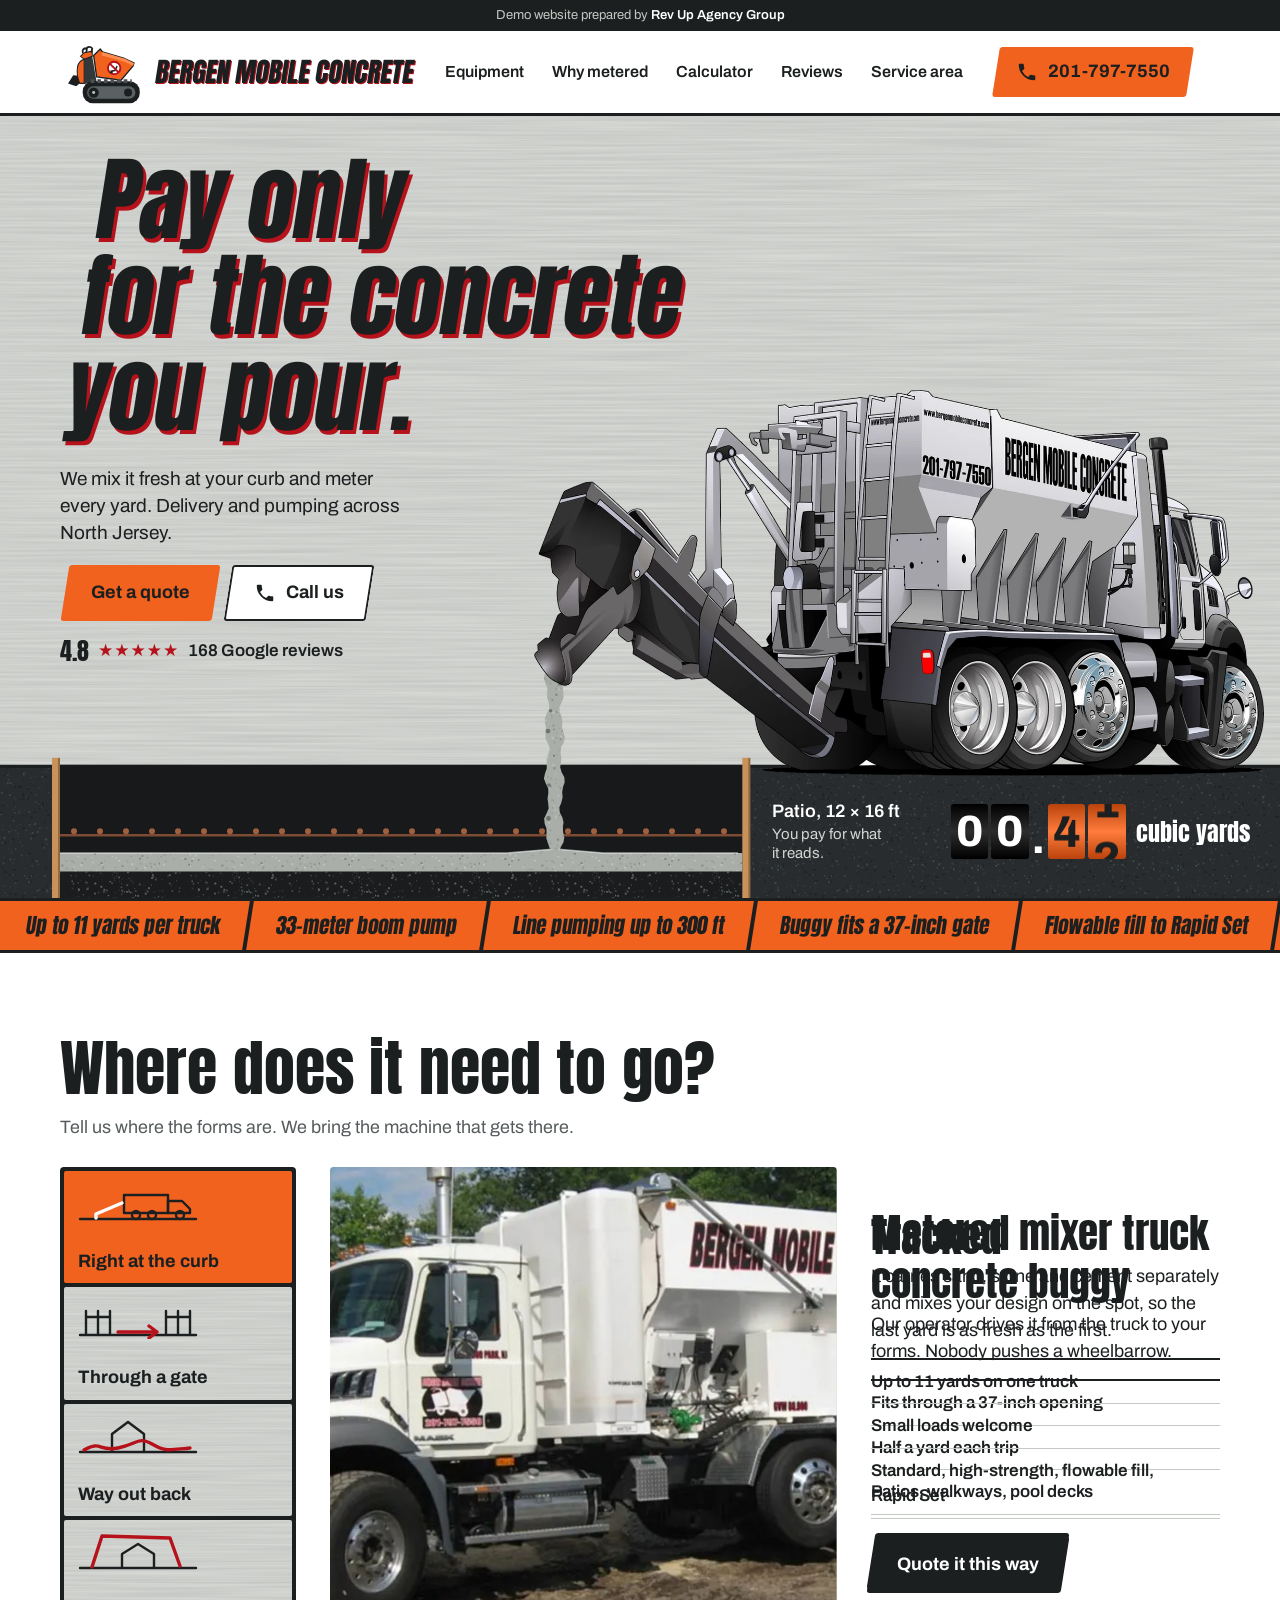
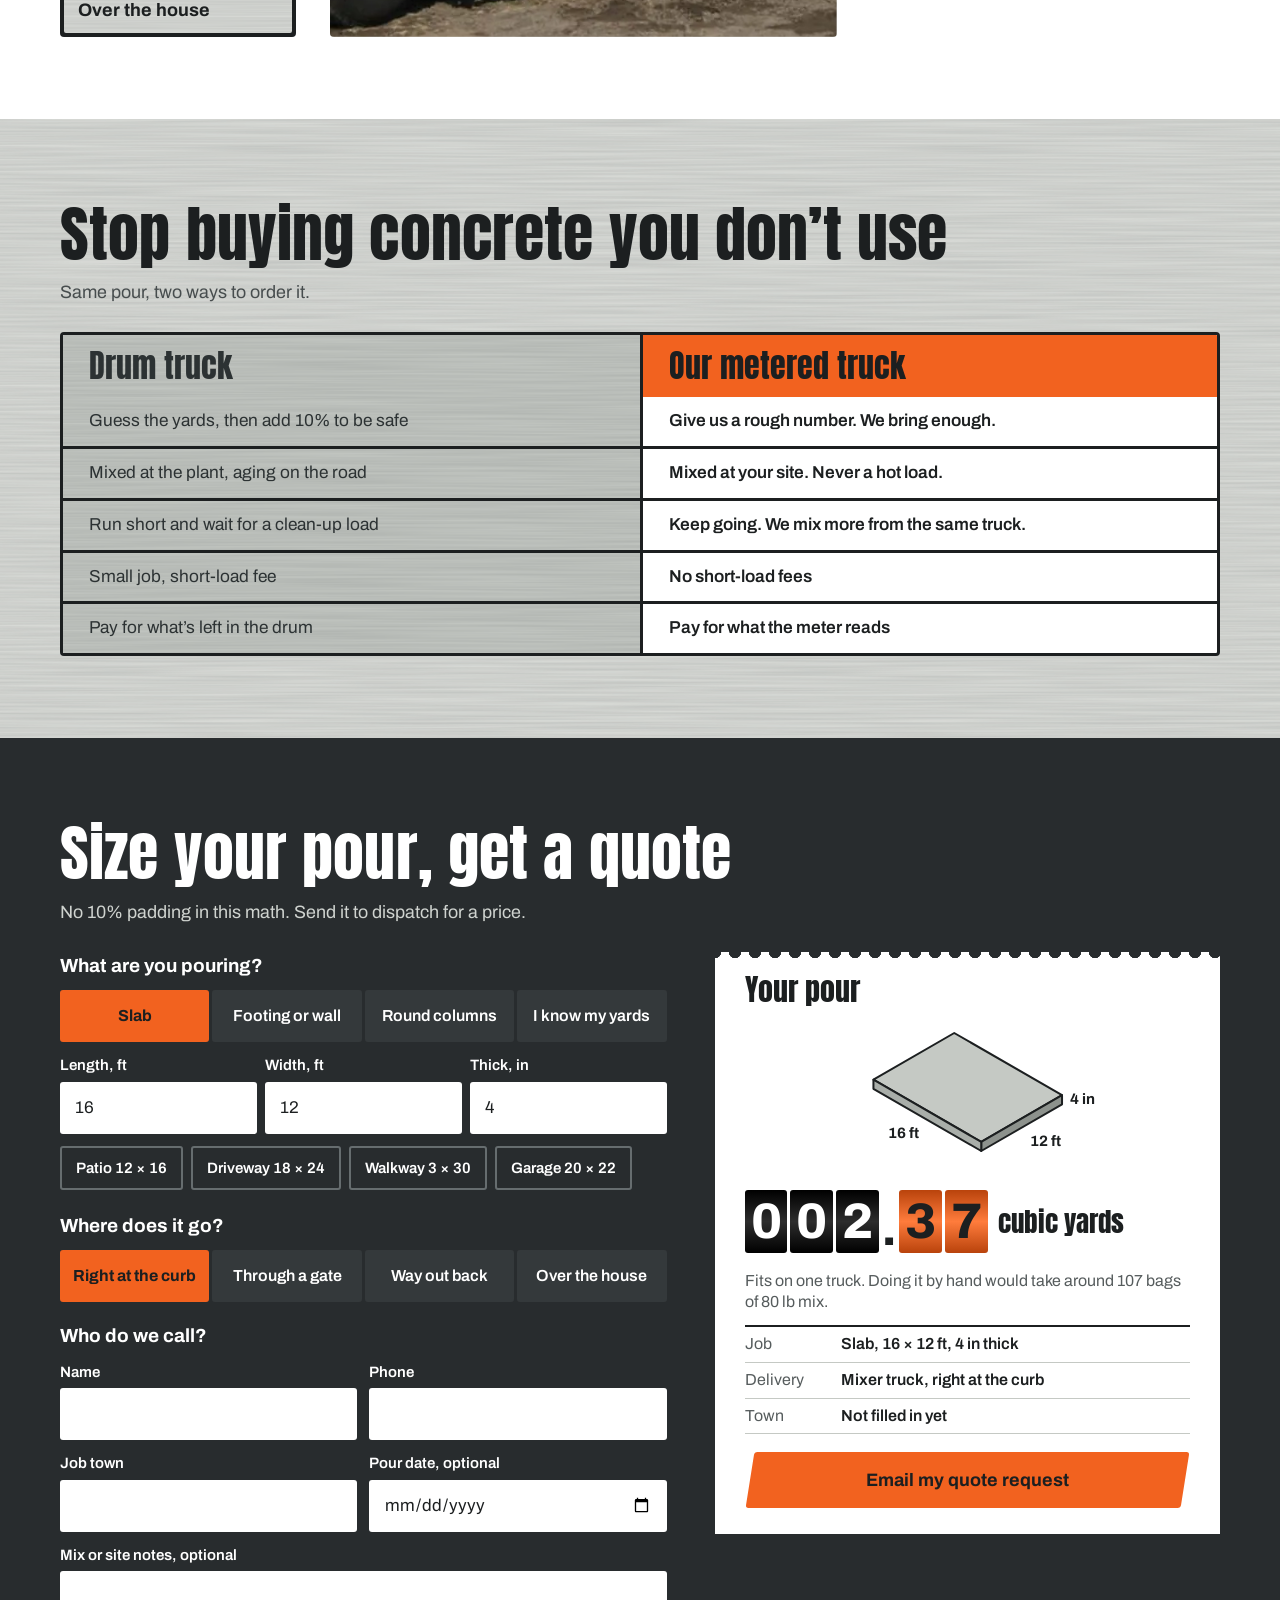
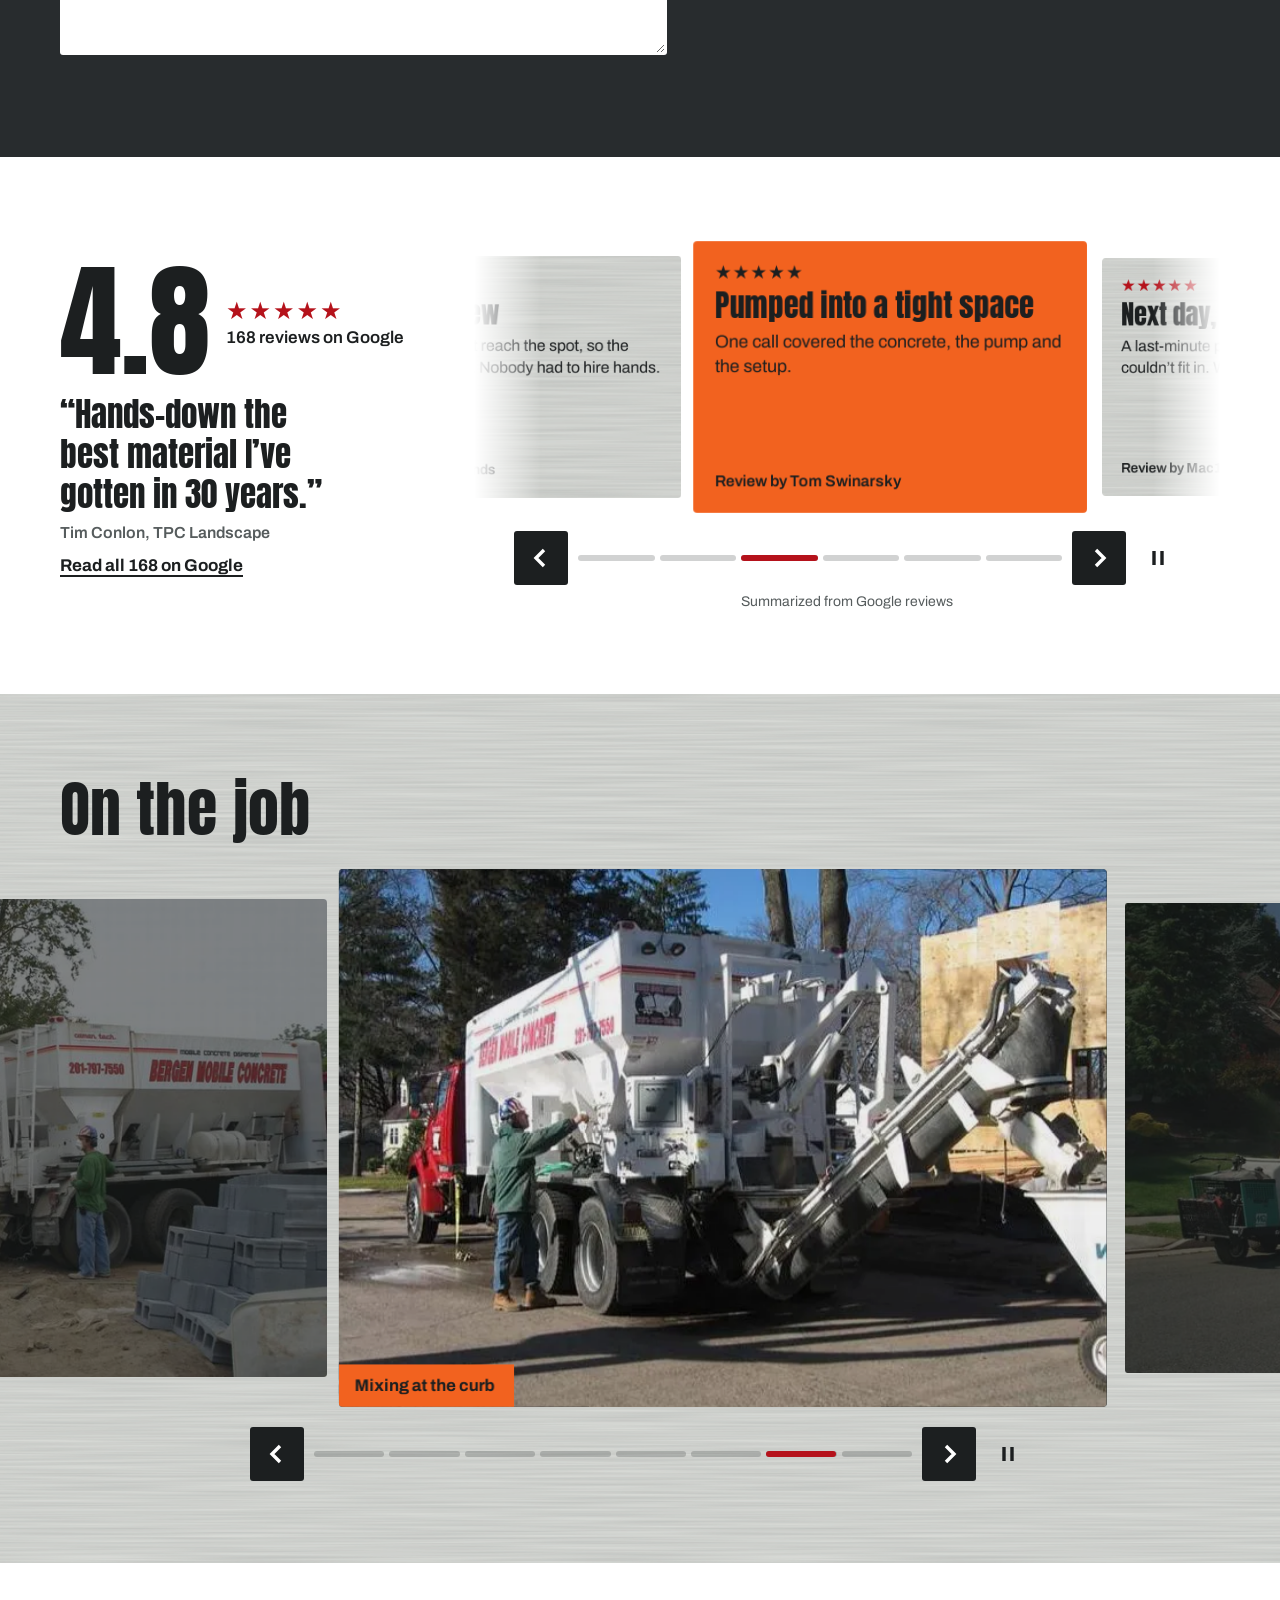
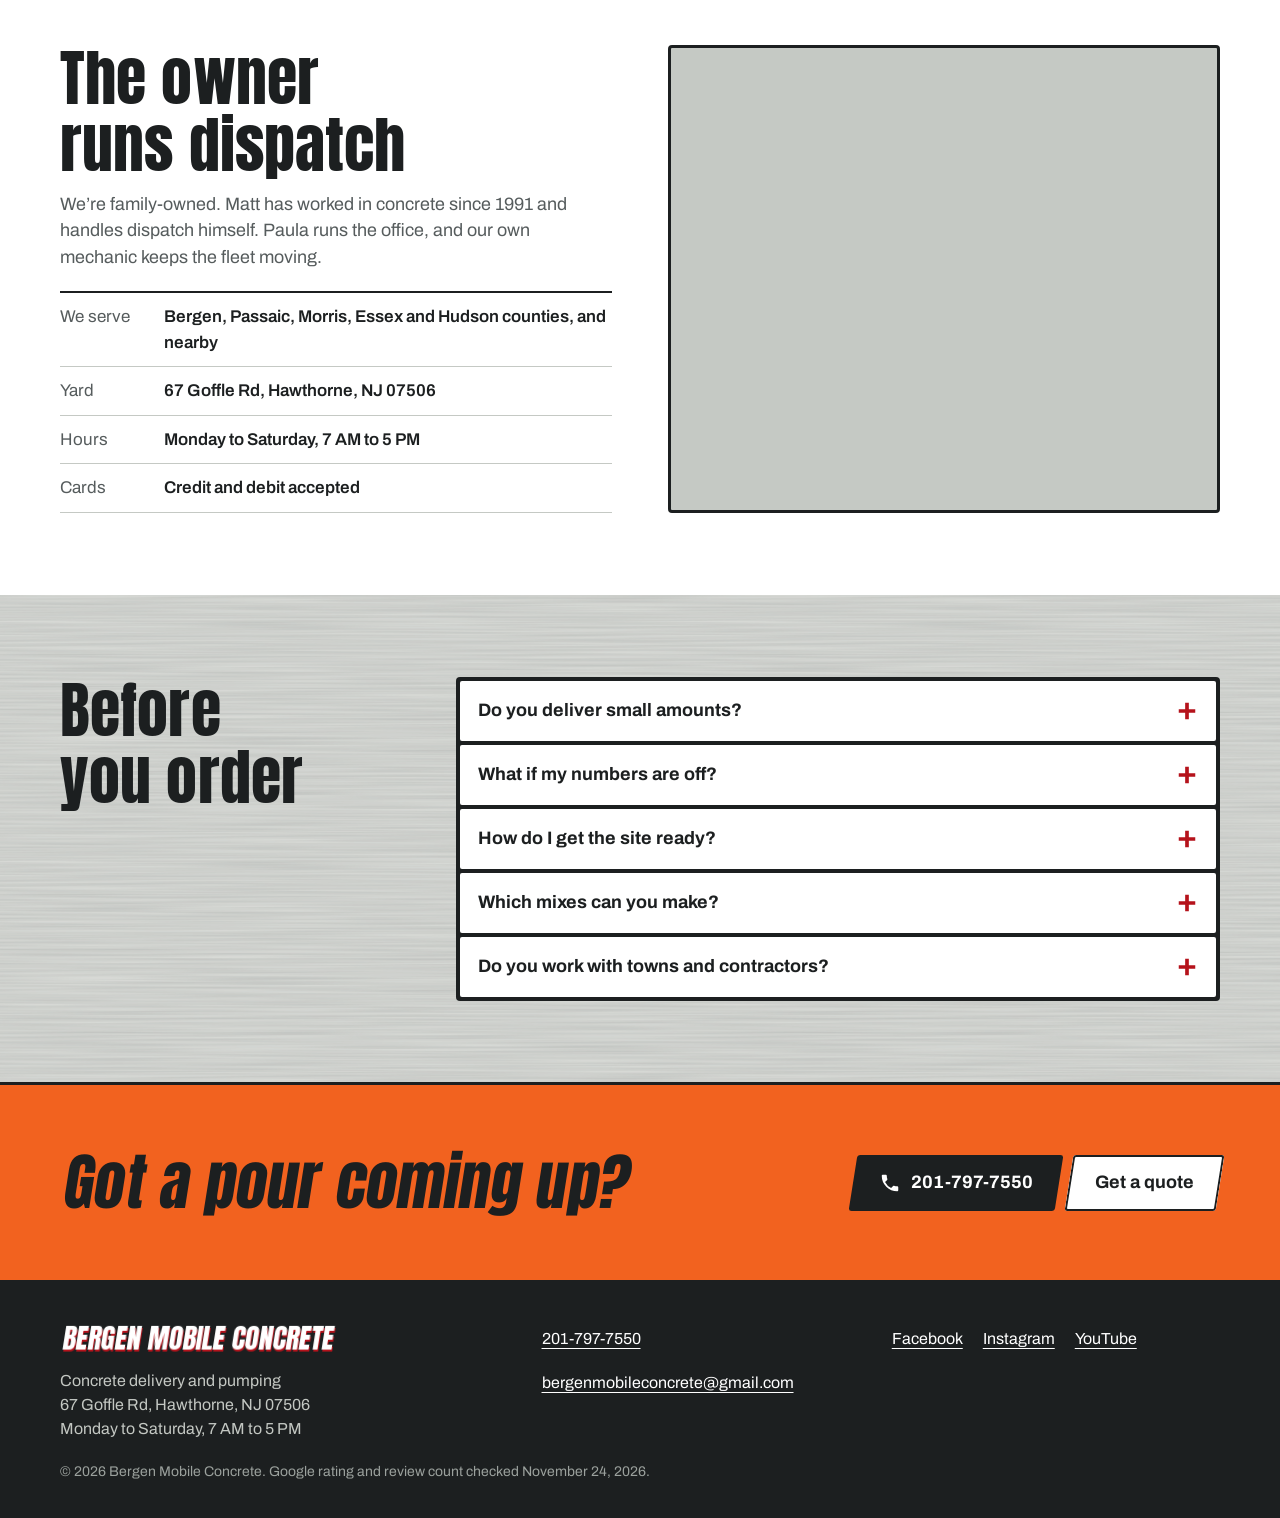
==== commit 9314950a: "Lighter photos, load them right after the hero Co-Authored-By: Claude Opus 5.5 <noreply@anthropic.co" ====
--- a/index.html
+++ b/index.html
@@ -714,7 +714,8 @@
 rig.complete ? start() : rig.addEventListener('load', start, { once: true });
 
 /* ---- Photos: the hero loads first, then everything else before anyone scrolls to it ---- */
-addEventListener('load', () => $$('[loading=lazy]').forEach(i => i.loading = 'eager'));
+const eager = () => $$('[loading=lazy]').forEach(i => i.loading = 'eager');
+rig.complete ? eager() : rig.addEventListener('load', eager); addEventListener('load', eager);
 
 /* ---- Equipment: advances on its own until someone takes over ---- */
 const tabs = $$('.spots [role=tab]'), where = $('.where'), units = $('.units');
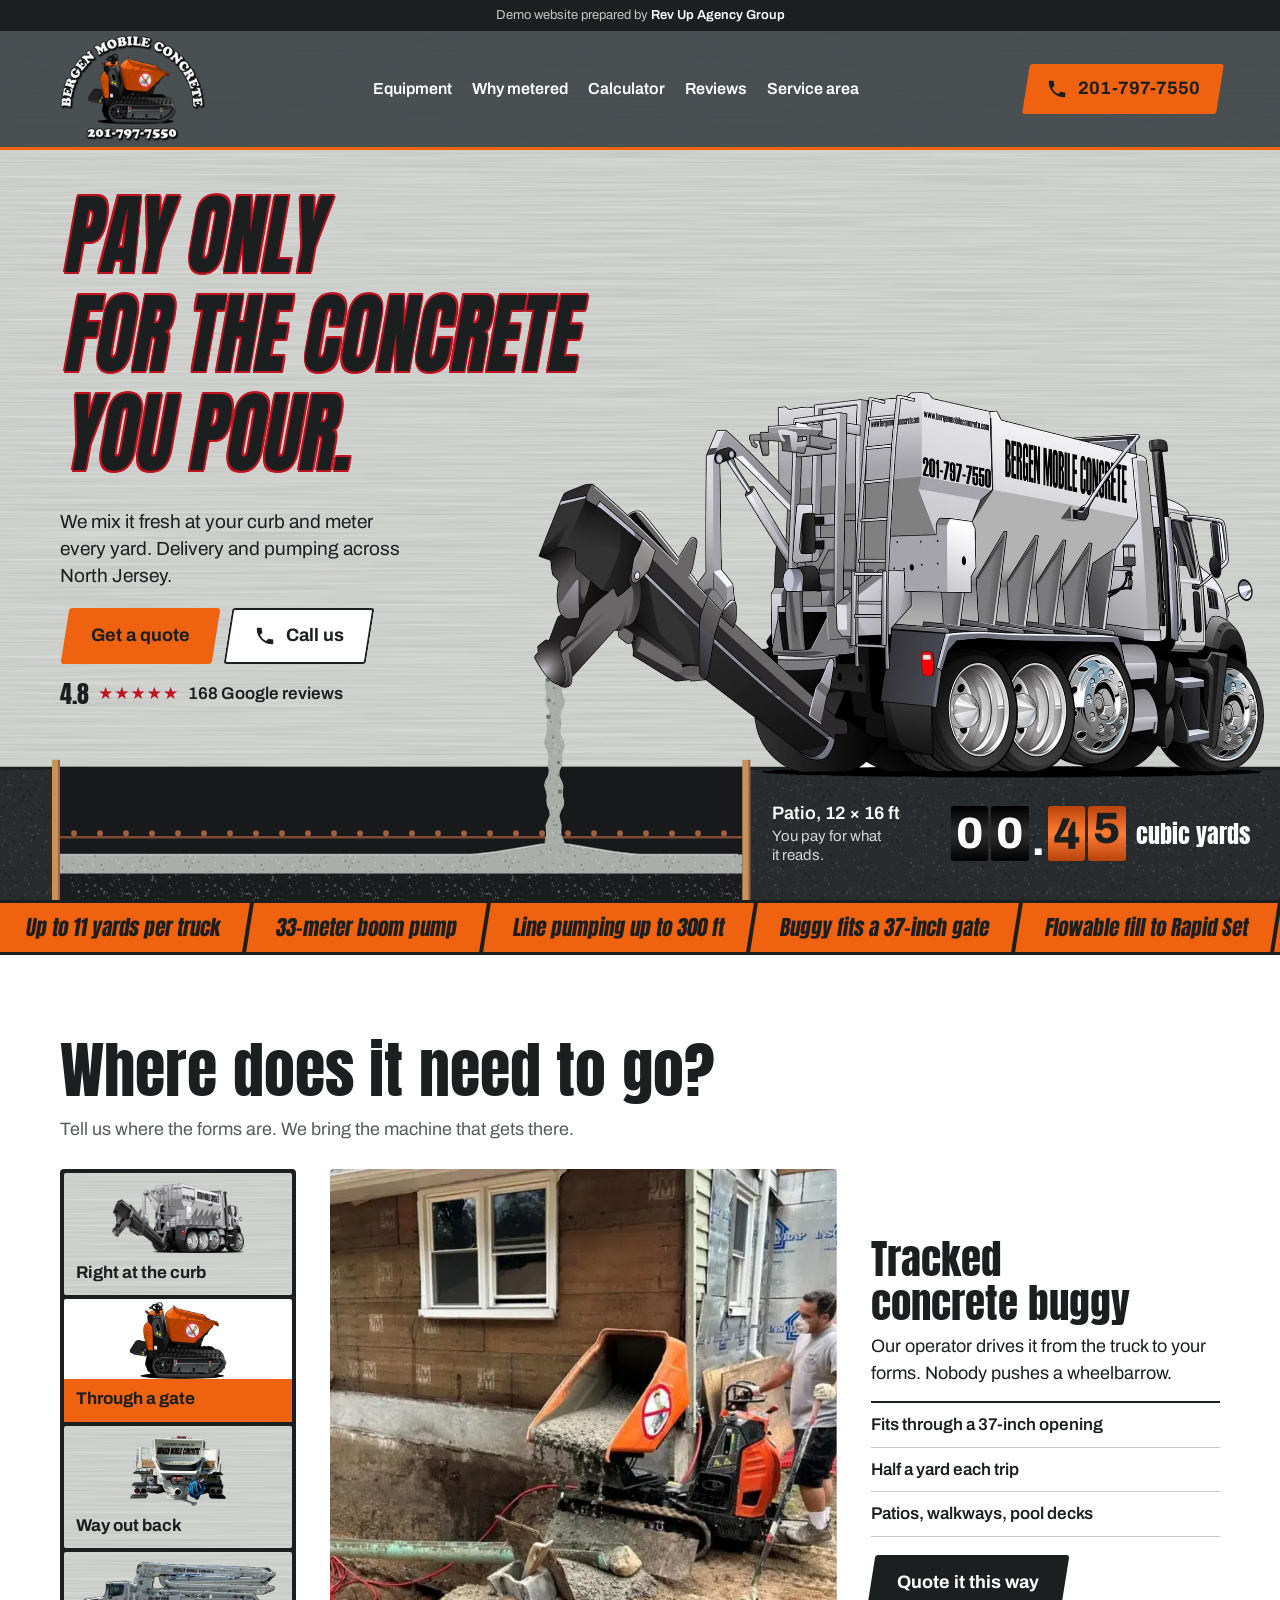
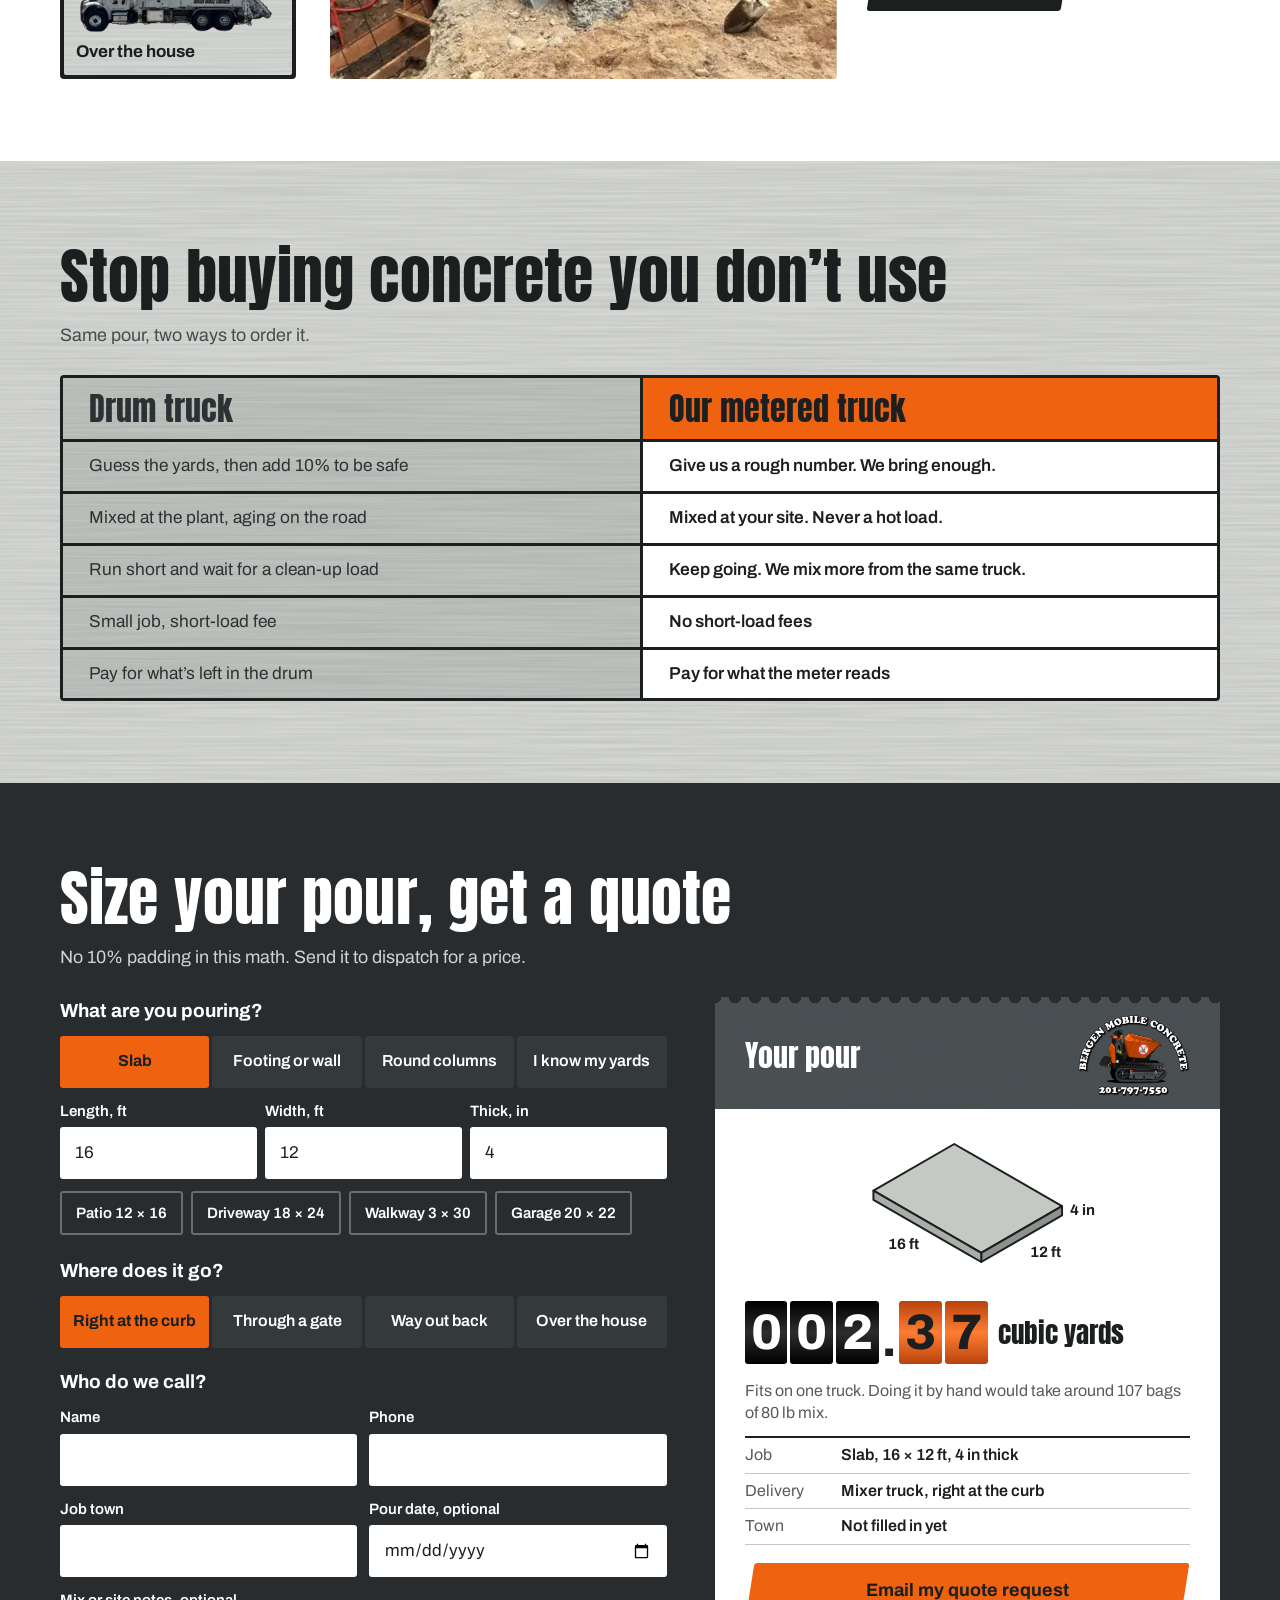
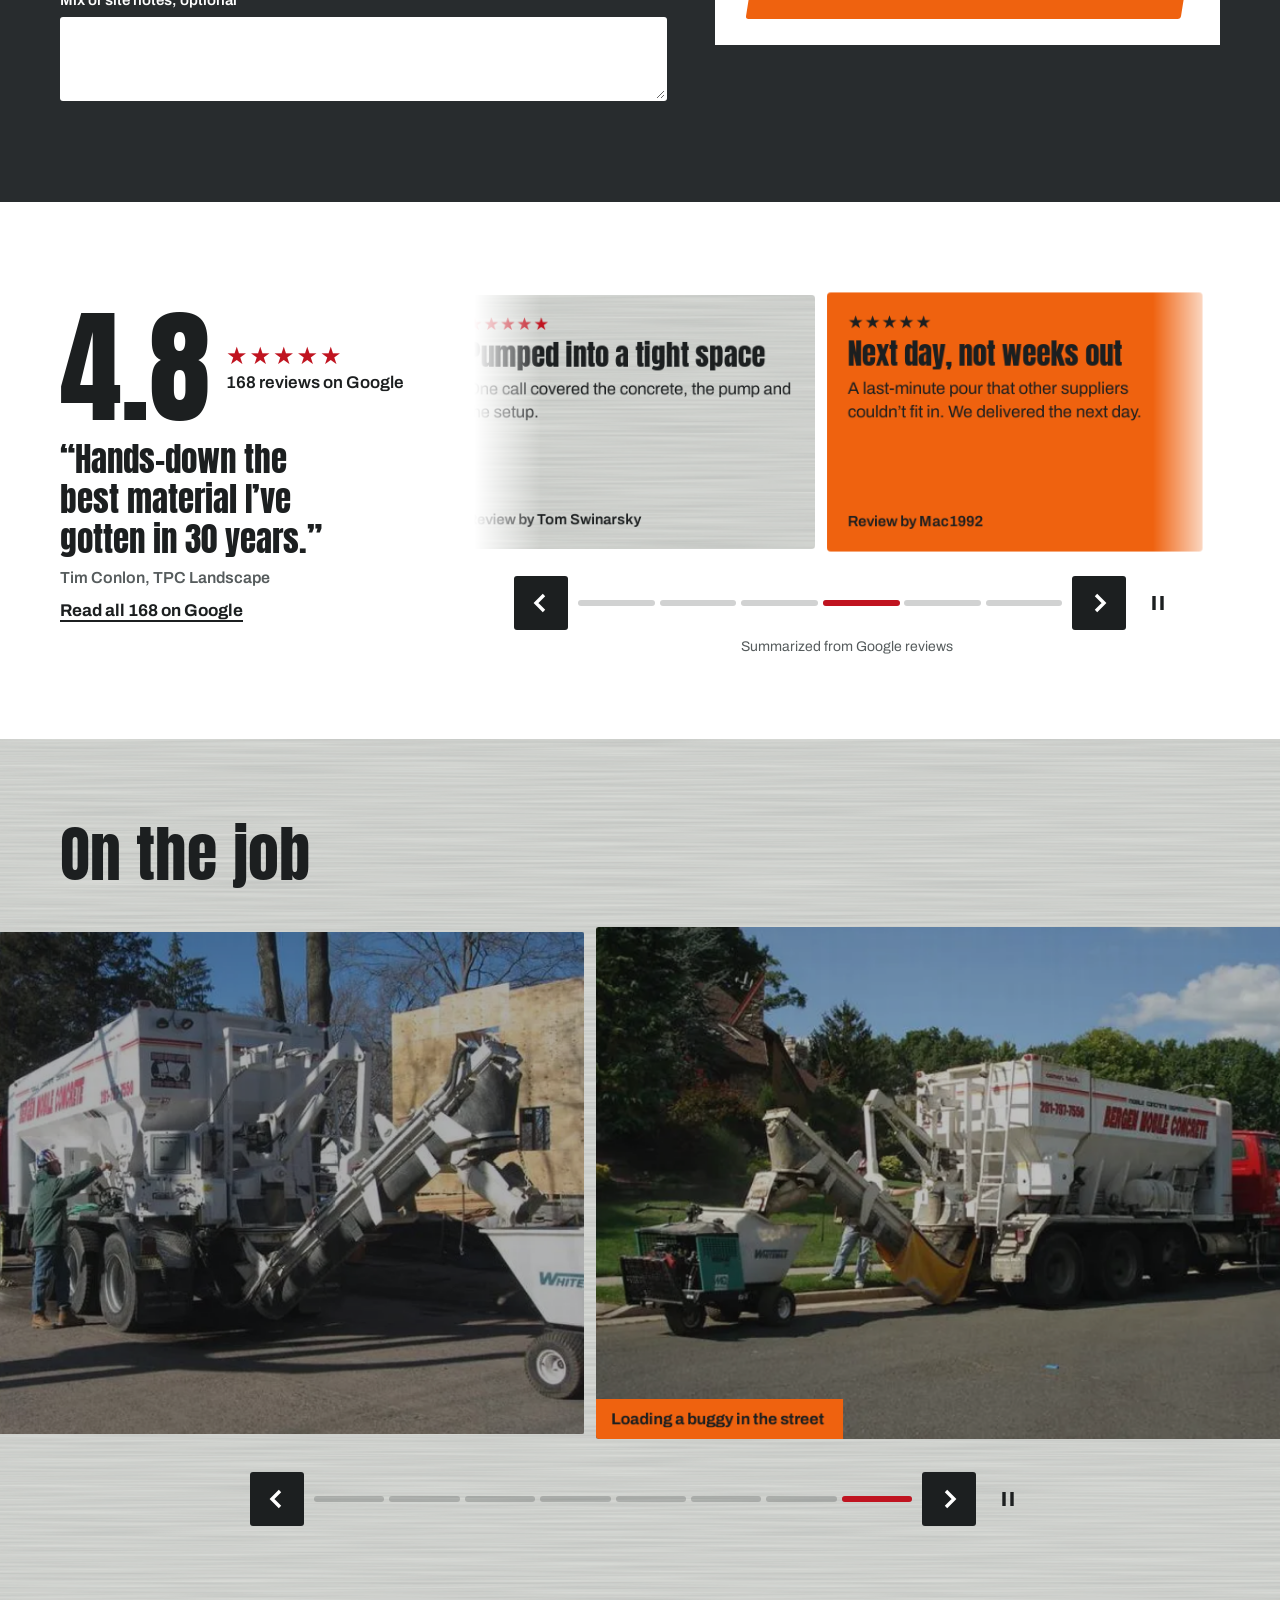
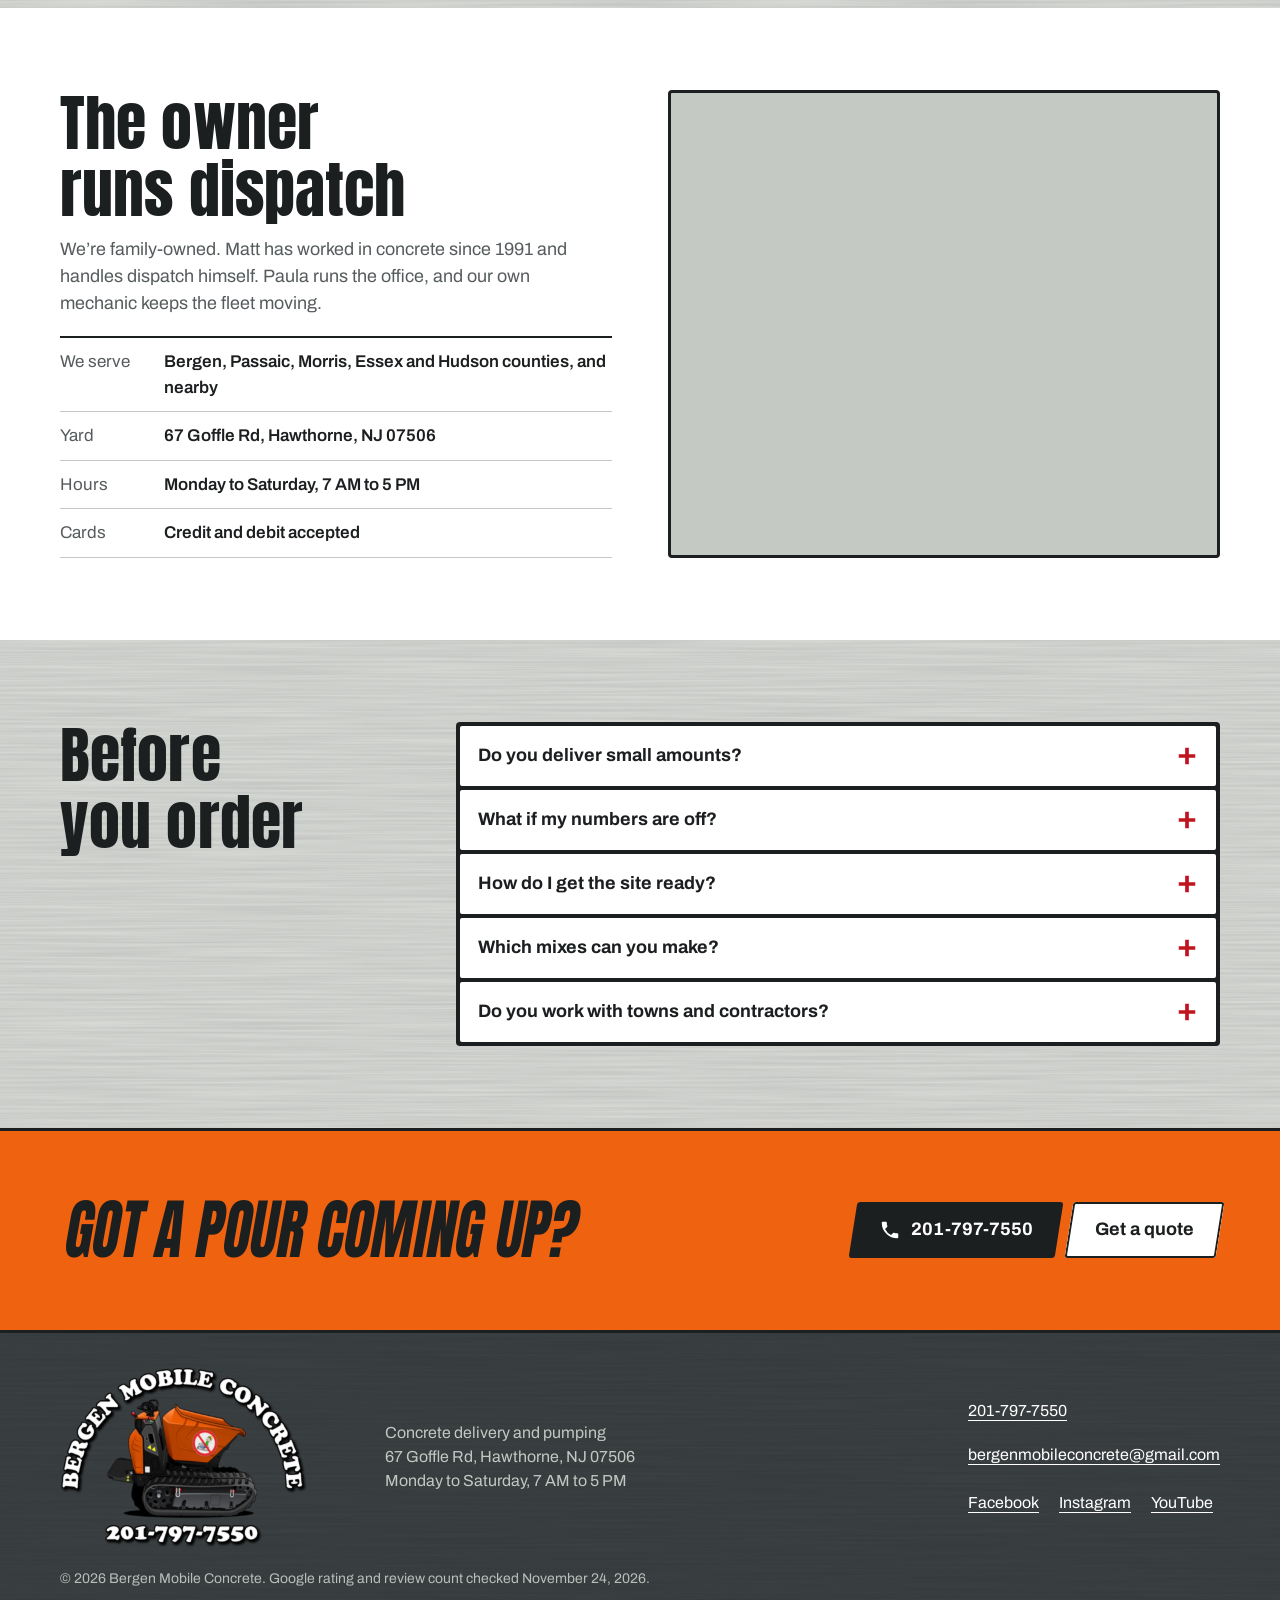
==== commit c1a30fce: "Use the original logo, refresh branding Co-Authored-By: Claude Opus 5.5 <noreply@anthropic.com>" ====
--- a/index.html
+++ b/index.html
@@ -7,14 +7,14 @@
 <title>Concrete Delivery & Pumping in North Jersey | Bergen Mobile Concrete</title>
 <meta name="description" content="Fresh concrete mixed at your site and metered by the yard, so you pay only for what you pour. Buggy, line pump and 33 m boom pump. Hawthorne, NJ. Call 201-797-7550.">
 <link rel="canonical" href="https://www.bergenmobileconcrete.com/"><!-- confirm final domain before launch -->
-<meta name="theme-color" content="#f2621f">
+<meta name="theme-color" content="#474d50">
 <meta property="og:type" content="website">
 <meta property="og:title" content="Bergen Mobile Concrete | Pay only for the concrete you pour">
 <meta property="og:description" content="Mixed at your curb, metered by the yard. Mixers, buggy, line pump and boom pump across North Jersey.">
 <meta property="og:image" content="https://revupag.github.io/bergen-mobile-concrete-demo/img/og.jpg"><meta property="og:image:width" content="1200"><meta property="og:image:height" content="630"><!-- point to the final domain at launch -->
 <meta property="og:locale" content="en_US">
 <meta name="twitter:card" content="summary_large_image">
-<link rel="icon" href="data:image/svg+xml,%3Csvg xmlns='http://www.w3.org/2000/svg' viewBox='0 0 64 64'%3E%3Crect width='64' height='64' rx='8' fill='%231c1f20'/%3E%3Cpath d='M10 14 58 24 44 42H18z' fill='%23f2621f'/%3E%3Crect x='12' y='44' width='42' height='13' rx='6.5' fill='%23fff'/%3E%3Crect x='17' y='48' width='32' height='5' rx='2.5' fill='%231c1f20'/%3E%3C/svg%3E">
+<link rel="icon" type="image/png" href="img/favicon.png"><link rel="apple-touch-icon" href="img/touch-icon.png">
 <link rel="preconnect" href="https://fonts.googleapis.com"><link rel="preconnect" href="https://fonts.gstatic.com" crossorigin>
 <link rel="stylesheet" href="https://fonts.googleapis.com/css2?family=Anton&family=Archivo:wght@400;500;600;700;800&display=swap">
 <link rel="preload" as="image" href="img/truck.webp">
@@ -24,17 +24,17 @@
 addEventListener('error', e => { const i = e.target; if (i.tagName === 'IMG' && !i.dataset.f) { i.dataset.f = 1; i.src = 'https://revupag.github.io/bergen-mobile-concrete-demo/' + i.getAttribute('src'); } }, true);
 </script>
 <script type="application/ld+json">
-{"@context":"https://schema.org","@type":"HomeAndConstructionBusiness","name":"Bergen Mobile Concrete","description":"Ready mix concrete supplier with metered mobile mixers, concrete buggy, line pumping and boom pumping.","telephone":"+1-201-797-7550","email":"bergenmobileconcrete@gmail.com","url":"https://www.bergenmobileconcrete.com/","address":{"@type":"PostalAddress","streetAddress":"67 Goffle Rd","addressLocality":"Hawthorne","addressRegion":"NJ","postalCode":"07506","addressCountry":"US"},"areaServed":["Bergen County, NJ","Passaic County, NJ","Morris County, NJ","Essex County, NJ","Hudson County, NJ"],"paymentAccepted":"Credit Card, Debit Card","openingHoursSpecification":[{"@type":"OpeningHoursSpecification","dayOfWeek":["Monday","Tuesday","Wednesday","Thursday","Friday","Saturday"],"opens":"07:00","closes":"17:00"}],"sameAs":["https://www.facebook.com/BergenMobileConcrete","https://www.instagram.com/bergenmobileconcrete/","https://www.youtube.com/@BergenMobileConcreteHawthorne"]}
+{"@context":"https://schema.org","@type":"HomeAndConstructionBusiness","name":"Bergen Mobile Concrete","description":"Ready mix concrete supplier with metered mobile mixers, concrete buggy, line pumping and boom pumping.","telephone":"+1-201-797-7550","logo":"https://revupag.github.io/bergen-mobile-concrete-demo/img/logo.webp","image":"https://revupag.github.io/bergen-mobile-concrete-demo/img/og.jpg","email":"bergenmobileconcrete@gmail.com","url":"https://www.bergenmobileconcrete.com/","address":{"@type":"PostalAddress","streetAddress":"67 Goffle Rd","addressLocality":"Hawthorne","addressRegion":"NJ","postalCode":"07506","addressCountry":"US"},"areaServed":["Bergen County, NJ","Passaic County, NJ","Morris County, NJ","Essex County, NJ","Hudson County, NJ"],"paymentAccepted":"Credit Card, Debit Card","openingHoursSpecification":[{"@type":"OpeningHoursSpecification","dayOfWeek":["Monday","Tuesday","Wednesday","Thursday","Friday","Saturday"],"opens":"07:00","closes":"17:00"}],"sameAs":["https://www.facebook.com/BergenMobileConcrete","https://www.instagram.com/bergenmobileconcrete/","https://www.youtube.com/@BergenMobileConcreteHawthorne"]}
 </script>
 <style>
 :root{
-  --ink:#1c1f20;--asph:#282c2e;--asph2:#34393b;--crete:#dcdeda;--crete2:#c5c9c4;--wet:#a1a6a1;--white:#fff;--red:#b5121b;--org:#f2621f;--org-l:#ff7c3c;--mute:#565c5d;
+  --ink:#1c1f20;--asph:#282c2e;--asph2:#34393b;--crete:#dcdeda;--crete2:#c5c9c4;--wet:#a1a6a1;--white:#fff;--red:#c01420;--org:#ef620f;--org-l:#ff7d33;--slate:#474d50;--hh:119px;--bar:116px;--lw:146px;--mute:#565c5d;
   --pad:clamp(16px,4vw,40px);--ease:cubic-bezier(.2,.8,.2,1);
   --display:"Anton","Impact","Haettenschweiler","Arial Narrow Bold",sans-serif;--sans:"Archivo",system-ui,-apple-system,"Segoe UI",sans-serif;
   --broom:url("data:image/svg+xml,%3Csvg xmlns='http://www.w3.org/2000/svg' width='700' height='240'%3E%3Cfilter id='f' x='0' y='0' width='100%25' height='100%25'%3E%3CfeTurbulence type='fractalNoise' baseFrequency='.005 .42' numOctaves='2' seed='4' stitchTiles='stitch'/%3E%3CfeColorMatrix values='0 0 0 0 .1 0 0 0 0 .11 0 0 0 0 .11 0 0 0 .22 0'/%3E%3C/filter%3E%3Crect width='700' height='240' filter='url(%23f)'/%3E%3C/svg%3E");
 }
 *,*::before,*::after{box-sizing:border-box}
-html{scroll-behavior:smooth;scroll-padding-top:88px;-webkit-text-size-adjust:100%}
+html{scroll-behavior:smooth;scroll-padding-top:74px;-webkit-text-size-adjust:100%}
 body{margin:0;background:var(--white);color:var(--ink);font:400 17px/1.5 var(--sans);overflow-x:clip}
 img{display:block;max-width:100%;height:auto}
 h1,h2,h3{font-family:var(--display);font-weight:400;line-height:1.08;margin:0;text-wrap:balance}
@@ -43,19 +43,19 @@
 button,input,textarea{font:inherit;color:inherit}
 a{color:inherit}
 .wrap{width:100%;max-width:1240px;margin-inline:auto;padding-inline:var(--pad)}
-.sec{padding-block:clamp(52px,6.4vw,92px)}
+.sec{padding-block:clamp(44px,6.4vw,92px)}
 .crete{background:var(--crete) var(--broom)}
 .lede{margin-top:12px;max-width:52ch;font-size:clamp(17px,1.4vw,19px);color:var(--mute)}
 .crete .lede{color:#474d4e}
 .sr{position:absolute;width:1px;height:1px;overflow:hidden;clip-path:inset(50%);white-space:nowrap}
 :focus-visible{outline:3px solid var(--ink);outline-offset:3px}
-.dark :focus-visible,footer :focus-visible{outline-color:var(--white)}
+.dark :focus-visible,footer :focus-visible,.hdr :focus-visible{outline-color:var(--white)}
 
 .demo{background:var(--ink);color:#c3c7c2;font-size:13px;line-height:1.3;text-align:center;padding:7px 12px}
 .demo b{color:#fff;font-weight:600}
 
-/* Livery lettering: slanted black with the red hard shadow on their trucks */
-.livery{display:inline-block;font-family:var(--display);transform:skewX(-9deg);transform-origin:0 100%;text-shadow:.045em .04em 0 var(--red)}
+/* Livery lettering: tall slanted caps with the thin red keyline painted on their trucks */
+.livery{display:inline-block;font-family:var(--display);text-transform:uppercase;transform:skewX(-10deg) scaleX(.86);transform-origin:0 100%;--k:.024em;--j:.018em;text-shadow:var(--k) 0 var(--red),calc(var(--k)*-1) 0 var(--red),0 var(--k) var(--red),0 calc(var(--k)*-1) var(--red),var(--j) var(--j) var(--red),calc(var(--j)*-1) var(--j) var(--red),var(--j) calc(var(--j)*-1) var(--red),calc(var(--j)*-1) calc(var(--j)*-1) var(--red)}
 
 /* Buttons slant with the lettering */
 .btn{position:relative;isolation:isolate;display:inline-flex;align-items:center;justify-content:center;gap:10px;min-height:56px;padding:0 26px;border:0;background:none;color:var(--ink);font:700 18px/1.1 var(--sans);text-decoration:none;text-align:center;cursor:pointer;transition:transform .16s var(--ease)}
@@ -67,34 +67,37 @@
 @media(hover:hover){.btn:hover{transform:translateY(-2px)}.btn:hover::before{background:var(--org-l)}.btn.line:hover::before{background:var(--crete)}.btn.ink:hover::before{background:var(--asph2)}}
 
 /* Header */
-.hdr{position:sticky;top:0;z-index:60;background:var(--white);box-shadow:0 3px 0 var(--ink)}
-.nav{display:flex;align-items:center;gap:20px;min-height:82px}
-.logo{display:flex;align-items:center;gap:12px;text-decoration:none;flex:none;color:var(--ink)}
-.logo svg{width:82px;height:auto;flex:none}
-.logo .livery{font-size:27px;line-height:1;text-transform:uppercase;white-space:nowrap}
+.hdr{position:sticky;top:0;z-index:60;height:var(--hh);color:#fff;pointer-events:none}
+.hdr::before{content:"";position:absolute;z-index:-1;inset:0 0 auto;height:var(--bar);background:var(--slate) var(--broom);box-shadow:0 3px 0 var(--org);transition:height .28s var(--ease);pointer-events:auto}
+.hdr.sm{--bar:72px;--lw:88px}
+.nav{display:flex;align-items:center;gap:20px;height:var(--bar);transition:height .28s var(--ease)}
+.nav>*{pointer-events:auto}
+.logo{flex:none}
+.logo img{display:block;width:var(--lw);height:auto;transition:width .28s var(--ease)}
+@media(min-width:1101px){.nav nav{margin-inline:auto}}
 .menu{display:flex;list-style:none;gap:2px;margin:0 auto;padding:0}
-.menu a{display:block;padding:12px 13px;font-weight:600;font-size:16px;text-decoration:none}
-@media(hover:hover){.menu a:hover{box-shadow:inset 0 -3px var(--org)}}
+.menu a{display:block;padding:12px 9px;white-space:nowrap;font-weight:600;font-size:16px;text-decoration:none}
+@media(hover:hover){.menu a:hover{color:#ffb58a}}
 .hdr .btn{min-height:50px;padding:0 20px;white-space:nowrap}
 .burger{display:none;width:48px;height:48px;padding:0;border:0;background:none;cursor:pointer}
 .burger svg{width:28px;height:28px;stroke:currentColor;stroke-width:3;fill:none}
-@media(max-width:1140px){
-  .menu{position:absolute;inset:100% 0 auto;flex-direction:column;gap:0;margin:3px 0 0;padding:6px var(--pad) 16px;background:#fff;box-shadow:0 3px 0 var(--ink);opacity:0;visibility:hidden;transform:translateY(-6px);transition:opacity .18s,transform .18s,visibility .18s}
+@media(max-width:1100px){
+  .menu{position:absolute;inset:var(--bar) 0 auto;flex-direction:column;gap:0;margin:3px 0 0;padding:6px var(--pad) 16px;background:var(--slate) var(--broom);box-shadow:0 3px 0 var(--org);opacity:0;visibility:hidden;transform:translateY(-6px);transition:opacity .18s,transform .18s,visibility .18s}
   .nav.open .menu{opacity:1;visibility:visible;transform:none}
-  .menu a{padding:14px 0;font-size:19px;border-bottom:1px solid var(--crete2)}
+  .menu a{padding:14px 0;font-size:19px;border-bottom:1px solid rgba(255,255,255,.22)}
   .burger{display:grid;place-items:center}.hdr .btn{margin-left:auto}
 }
 @media(max-width:700px){
-  .nav{min-height:68px;gap:6px}.logo{gap:8px}.logo svg{width:62px}
-  .logo .livery{font-size:20px;line-height:1.06;white-space:normal;width:7em}
-  .hdr .btn{flex:none;width:50px;padding:0}.hdr .btn span{display:none}.burger{flex:none}
-}
-@media(max-width:350px){.logo svg{width:50px}.logo .livery{font-size:17px}.hdr .btn{width:46px}}
+  :root{--hh:93px;--bar:90px;--lw:113px}
+  .hdr.sm{--bar:68px;--lw:84px}
+  .nav{gap:6px}.hdr .btn{flex:none;width:50px;padding:0}.hdr .btn span{display:none}.burger{flex:none}
+}
 
 /* Hero: their truck pours a real job while the meter runs */
-.hero{position:relative;overflow:hidden;--pit:112px;--tw:min(94vw,560px);--th:calc(var(--tw)*.5286);--tl:calc(100% - var(--tw) + 6px)}
-.hero h1{font-size:clamp(39px,12.5vw,86px);line-height:1.04}
-.hero h1 span{display:block;width:max-content}
+.hero{position:relative;overflow:hidden;--pit:112px;--tw:min(94vw,560px);--th:calc(var(--tw)*.5286);--tl:calc(100% - var(--tw) - 1vw)}
+.hero h1{font-size:clamp(39px,12.6vw,86px);line-height:1.12}
+.hero h1{display:block;transform:none}
+.hero h1 span{display:block;width:max-content;transform:skewX(-10deg) scaleX(.86);transform-origin:0 100%}
 .hero .say{margin-top:20px;font-size:18px;line-height:1.42;max-width:35ch}
 .hero .wrap{position:relative;z-index:3;padding-top:22px}
 .cta{display:flex;flex-wrap:wrap;gap:12px;margin-top:18px;padding-left:5px}
@@ -116,23 +119,25 @@
 .meter .dot{font-size:.9em;align-self:flex-end;line-height:1}
 .meter .u{margin-left:7px;font:400 .55em/1 var(--display);white-space:nowrap}
 @media(min-width:1000px){
-  .hero{--pit:132px;height:clamp(560px,calc(100svh - 115px),800px);--tw:min(57vw,900px,calc((100svh - 115px - 132px)*1.34));--tl:calc(50% + min(50% - 16px,800px) - var(--tw))}
-  .hero .wrap{padding-top:clamp(26px,4.4svh,50px);pointer-events:none}
+  .hero{--pit:132px;height:clamp(560px,calc(100svh - 31px - var(--hh)),820px);--tw:min(57vw,900px,calc((100svh - 31px - var(--hh) - 132px)*1.34));--tl:calc(50% + min(50% - 16px,800px) - var(--tw))}
+  .hero .wrap{padding-top:clamp(24px,4svh,46px);pointer-events:none}
   .hero .wrap a{pointer-events:auto}
-  .hero h1{font-size:clamp(62px,min(7.2vw,11.4svh),98px)}
+  .hero h1{font-size:clamp(62px,min(6.9vw,11svh),94px)}
   .hero .say{font-size:19px;max-width:33ch;margin-top:26px}
   .scene{position:absolute;inset:auto 0 0;margin:0}
   .gauge .meter{font-size:clamp(34px,calc(var(--tw)*.06),54px)}
   .gauge{flex-direction:row;align-items:center;justify-content:flex-start;gap:26px}
   .gauge p{font-size:18px;max-width:17ch}.gauge small{font-size:15px;max-width:17ch;margin-top:3px}
 }
-@media(min-width:1000px) and (max-height:820px){
-  .hero{--pit:106px;--tw:min(55vw,900px,calc((100svh - 221px)*1.34))}
+@media(min-width:1000px) and (max-height:885px){
+  .hero{--pit:106px;--tw:min(55vw,900px,calc((100svh - 137px - var(--hh))*1.34))}
+  :root{--hh:101px;--bar:98px;--lw:124px}
   .hero .wrap{padding-top:20px}
-  .hero h1{font-size:clamp(54px,min(6.6vw,10.2svh),84px)}
+  .hero h1{font-size:clamp(52px,min(6.3vw,9.8svh),80px)}
   .hero .say{margin-top:18px;max-width:min(42ch,36vw);font-size:18px}
   .hero .cta{margin-top:14px}.hero .rate{margin-top:4px}
 }
+@media(min-width:1000px) and (max-height:730px){.hero{--pit:92px}}
 @media(max-width:999px){.gauge .meter{font-size:clamp(25px,8vw,40px)}}
 @media(max-width:360px){.hero .btn{padding:0 17px}.rate{font-size:15px;gap:7px}.rate span{white-space:nowrap}}
 
@@ -147,11 +152,12 @@
 /* Where does it go */
 .where{display:grid;gap:22px;margin-top:26px}
 .spots{display:grid;grid-template-columns:1fr 1fr;gap:4px;background:var(--ink);padding:4px;border-radius:4px}
-.spots button{position:relative;overflow:hidden;display:flex;flex-direction:column;justify-content:space-between;gap:8px;min-height:104px;padding:12px 14px;border:0;border-radius:2px;background:var(--crete) var(--broom);text-align:left;font:700 18px/1.15 var(--sans);cursor:pointer;transition:background-color .18s}
-.spots svg{width:100%;max-width:120px;height:40px;stroke:currentColor;stroke-width:2.4;fill:none;stroke-linejoin:round;stroke-linecap:round}
-.spots svg .flow{stroke:var(--red);stroke-width:3.4}
-.spots button[aria-selected=true]{background:var(--org)}
-.spots button[aria-selected=true] .flow{stroke:#fff}
+.spots button{position:relative;overflow:hidden;display:grid;grid-template-rows:1fr auto;min-height:112px;padding:0;border:0;border-radius:2px;background:var(--crete) var(--broom);text-align:left;font:700 17px/1.15 var(--sans);cursor:pointer;transition:background-color .18s}
+.spots img{align-self:end;justify-self:center;width:auto;max-width:88%;height:70px;object-fit:contain;object-position:50% 100%;margin-top:10px;transition:transform .5s var(--ease)}
+.spots b{display:block;padding:10px 12px 13px;font-weight:700;transition:background-color .18s}
+.spots button[aria-selected=true]{background:#fff}
+.spots button[aria-selected=true] b{background:var(--org)}
+.spots button[aria-selected=true] img{transform:scale(1.1);transform-origin:50% 100%}
 @media(hover:hover){.spots button:not([aria-selected=true]):hover{background-color:#fff}}
 .spots button::after{content:"";position:absolute;inset:auto 0 0;height:6px;background:var(--ink);transform:scaleX(0);transform-origin:0 50%}
 .where.auto .spots [aria-selected=true]::after{animation:run 5.4s linear}
@@ -167,6 +173,7 @@
 .unit ul{margin:14px 0 18px;padding:0;list-style:none;border-top:2px solid var(--ink)}
 .unit li{padding:9px 0;border-bottom:1px solid var(--crete2);font-weight:600}
 /* panels share one cell, so the page never jumps; the new photo is screeded over the old one */
+#u-curb img{object-position:80% 50%}#u-over img{object-position:30% 50%}
 .js .units{gap:0}
 .js .unit{grid-area:1/1;visibility:hidden;transition:visibility 0s .8s}
 .js .unit.on{z-index:2;visibility:visible;transition:none}
@@ -177,8 +184,9 @@
 .unit.on img{animation:kb 7s linear forwards}
 @media(min-width:900px){
   .where{grid-template-columns:236px 1fr;gap:34px;align-items:stretch}
+  #u-curb img{object-position:89% 50%}
   #u-gate img{object-position:82% 50%}
-  #u-over img{object-position:60% 50%}
+  #u-over img{object-position:42% 50%}
   .spots{grid-template-columns:1fr;align-content:stretch}
   .unit{grid-template-columns:1.45fr 1fr;gap:34px;align-items:center}
   .unit .ph{aspect-ratio:auto;height:100%;min-height:470px}
@@ -187,7 +195,7 @@
 /* Metered vs drum: one slab, saw-cut joints */
 .slab{width:100%;margin-top:26px;border-collapse:separate;border-spacing:0;border:3px solid var(--ink);border-radius:4px;overflow:hidden;background:#fff;table-layout:fixed}
 .slab th,.slab td{padding:13px clamp(12px,2vw,26px);text-align:left;vertical-align:top;font-size:clamp(16px,1.35vw,19px);line-height:1.32;border-bottom:3px solid var(--ink)}
-.slab tr:last-child>*{border-bottom:0}
+.slab tbody tr:last-child>*{border-bottom:0}
 .slab td{width:50%}
 .slab thead th{font:400 clamp(21px,2.5vw,32px)/1.12 var(--display)}
 .slab thead th:last-child{background:var(--org)}
@@ -229,6 +237,8 @@
 .two{display:grid;grid-template-columns:1fr 1fr;gap:12px}
 .two .full{grid-column:1/-1}
 .ticket{position:relative;background:#fff;color:var(--ink);padding:22px clamp(18px,2.4vw,30px) 26px;--n:10px;-webkit-mask:radial-gradient(circle at var(--n) 0,transparent 6px,#000 6.5px) calc(var(--n)*-1) 0/calc(var(--n)*2) 100%;mask:radial-gradient(circle at var(--n) 0,transparent 6px,#000 6.5px) calc(var(--n)*-1) 0/calc(var(--n)*2) 100%}
+.tk{display:flex;align-items:center;justify-content:space-between;gap:14px;margin:-22px calc(clamp(18px,2.4vw,30px)*-1) 16px;padding:18px clamp(18px,2.4vw,30px) 12px;background:var(--slate) var(--broom);color:#fff}
+.tk img{width:112px;height:auto;flex:none}
 .ticket h3{font-size:30px;display:flex;justify-content:space-between;align-items:baseline;gap:12px}
 .shape{display:block;width:100%;height:150px;margin:8px 0 6px}
 .shape text{font:700 15px var(--sans);fill:var(--ink)}
@@ -270,7 +280,7 @@
 .score{display:flex;flex-wrap:wrap;align-items:center;gap:6px 16px}
 .score b{font:400 clamp(76px,10vw,124px)/.95 var(--display)}
 .score span{font-weight:600;line-height:1.35}
-.score .stars{display:block;font-size:24px;letter-spacing:2px}
+.score .stars{display:block;width:max-content;font-size:24px;letter-spacing:2px}
 .rev blockquote{text-wrap:balance;margin:14px 0 0;font:400 clamp(25px,2.6vw,34px)/1.2 var(--display)}
 .rev cite{display:block;margin-top:8px;font:600 16px/1.3 var(--sans);color:var(--mute)}
 .says{--sw:min(78vw,400px);--sh:276px;--t:4.2s}
@@ -317,18 +327,19 @@
 /* Closing and footer */
 .end{position:relative;isolation:isolate;overflow:hidden;background:var(--org);border-block:3px solid var(--ink)}
 .end .wrap{display:grid;gap:20px;padding-block:clamp(40px,5vw,64px)}
-.end h2 .livery{text-shadow:none}
+.end h2 .livery{text-shadow:none;font-size:1.06em}
 .end .cta{margin:0;gap:10px}
 @media(max-width:420px){.end .btn{padding:0 17px}}
 @media(min-width:900px){.end .wrap{grid-template-columns:1fr auto;align-items:center}}
-footer.site{background:var(--ink);color:#c3c7c2;padding-block:34px 36px;font-size:16px}
+footer.site{background:#34393b var(--broom);color:#c3c7c2;padding-block:34px 36px;font-size:16px}
 .ft{display:grid;gap:22px}
-footer.site .livery{font-size:28px;text-transform:uppercase;color:#fff}
+.emblem{width:248px;max-width:100%}
+@media(max-width:999px){.ft{justify-items:center;text-align:center}.ft .soc{justify-content:center}.legal{text-align:center}.emblem{margin-inline:auto}}
 footer.site ul{margin:0;padding:0;list-style:none}
 footer.site a{display:inline-flex;align-items:center;min-height:44px;text-underline-offset:4px;color:#fff}
 .soc{display:flex;flex-wrap:wrap;gap:0 20px}
-@media(min-width:800px){.ft{grid-template-columns:1.4fr 1fr 1fr;align-items:start}}
-.legal{margin-top:20px;font-size:14px;color:#9ba19d}
+@media(min-width:1000px){.ft{grid-template-columns:248px 1fr auto;gap:4px clamp(40px,6vw,96px)}.ft>.emblem,.ft>div:nth-child(2){grid-row:1/3;align-self:center}.ft>ul{align-self:end}.ft>.soc{align-self:start}}
+.legal{margin-top:20px;font-size:14px;color:#b9beba}
 
 /* Mobile action bar */
 .dock{position:fixed;inset:auto 0 0;z-index:50;display:none;grid-template-columns:1fr 1.25fr;gap:10px;padding:10px 20px calc(10px + env(safe-area-inset-bottom));background:var(--white);box-shadow:0 -3px 0 var(--ink);transform:translateY(110%);transition:transform .26s var(--ease),visibility .26s;visibility:hidden}
@@ -341,20 +352,6 @@
 </head>
 <body>
 <svg width="0" height="0" style="position:absolute" aria-hidden="true">
-  <symbol id="buggy" viewBox="0 0 112 92">
-    <path d="M11 62 18 51l10 1v9l-6 5z" fill="#1c1f20"/>
-    <path d="M33 28l11-3 6 35-17 3z" fill="#33383a"/>
-    <path d="M24 39q2-8 9-10v33h-6q-5-11-3-23z" fill="#f2621f" stroke="#1c1f20" stroke-width="1.4"/>
-    <path d="M28 25l5-5 11-2v7l-11 4z" fill="#f2621f" stroke="#1c1f20" stroke-width="1.4"/>
-    <path d="M31 20q-1-6 5-6m0 5 1-6q4-2 7 1l-1 5" fill="none" stroke="#1c1f20" stroke-width="2.4" stroke-linecap="round"/>
-    <path d="m46 24 9-9 3 4 30 9 13 6-1 4-17 20-12-2-21-3z" fill="#f2621f" stroke="#1c1f20" stroke-width="1.8" stroke-linejoin="round"/>
-    <path d="m58 19 30 9 13 6-1 4-13-6-30-8z" fill="#ff8b4f"/>
-    <rect x="31" y="59" width="78" height="30" rx="14" fill="#1c1f20"/>
-    <path d="M42 59h56" stroke="#4b5153" stroke-width="5" stroke-dasharray="5 4"/>
-    <rect x="37" y="66" width="66" height="17" rx="8.5" fill="#5a6163"/>
-    <circle cx="46" cy="74.500" r="7" fill="#1c1f20"/><circle cx="46" cy="74.500" r="2" fill="#c5c9c4"/><circle cx="93" cy="74.500" r="5.500" fill="#1c1f20"/>
-    <circle cx="74" cy="41" r="8.500" fill="#fff" stroke="#b5121b" stroke-width="2.600"/><path d="M69 45.500l6-1 3-6M68 47h4" stroke="#1c1f20" stroke-width="2" fill="none"/><path d="m68 35 12 12" stroke="#b5121b" stroke-width="2.600"/>
-  </symbol>
   <symbol id="tel" viewBox="0 0 24 24"><path d="M6.600 10.800a15 15 0 0 0 6.600 6.600l2.200-2.200c.3-.3.700-.4 1-.2 1.100.4 2.300.6 3.600.6.600 0 1 .4 1 1V20c0 .600-.4 1-1 1A17 17 0 0 1 3 4c0-.600.4-1 1-1h3.500c.600 0 1 .4 1 1 0 1.300.2 2.500.6 3.600.1.300 0 .700-.2 1z"/></symbol>
 </svg>
 
@@ -362,7 +359,7 @@
 
 <header class="hdr">
   <div class="wrap nav" id="nav">
-    <a class="logo" href="#top" aria-label="Bergen Mobile Concrete, back to top"><svg viewBox="0 0 112 92" aria-hidden="true"><use href="#buggy"/></svg><span class="livery">Bergen Mobile Concrete</span></a>
+    <a class="logo" href="#top" aria-label="Bergen Mobile Concrete, back to top"><img src="img/logo.webp" width="820" height="600" alt="Bergen Mobile Concrete, 201-797-7550"></a>
     <nav aria-label="Main"><ul class="menu" id="menu">
       <li><a href="#equipment">Equipment</a></li>
       <li><a href="#metered">Why metered</a></li>
@@ -404,10 +401,10 @@
     <p class="lede">Tell us where the forms are. We bring the machine that gets there.</p>
     <div class="where">
       <div class="spots" role="tablist" aria-label="Where the concrete needs to go">
-        <button role="tab" id="t-curb" aria-controls="u-curb" aria-selected="true" data-k="curb"><svg viewBox="0 0 120 40" aria-hidden="true"><path d="M2 36h116"/><path d="M46 30V12h44v18z"/><path d="M90 30V18h14l8 8v4z"/><circle cx="58" cy="32" r="4"/><circle cx="74" cy="32" r="4"/><circle cx="102" cy="32" r="4"/><path class="flow" d="M44 20 18 31v4"/></svg>Right at the curb</button>
-        <button role="tab" id="t-gate" aria-controls="u-gate" aria-selected="false" tabindex="-1" data-k="gate"><svg viewBox="0 0 120 40" aria-hidden="true"><path d="M2 36h116M8 36V12M20 36V12M32 36V12M8 18h24M88 36V12M100 36V12M112 36V12M88 18h24"/><path class="flow" d="M40 33h38M71 27l8 6-8 6"/></svg>Through a gate</button>
-        <button role="tab" id="t-back" aria-controls="u-back" aria-selected="false" tabindex="-1" data-k="back"><svg viewBox="0 0 120 40" aria-hidden="true"><path d="M2 36h116M34 36V18l16-12 16 12v18"/><path class="flow" d="M6 34c18-10 14 2 34-2s20-12 34-4 16 6 38 4"/></svg>Way out back</button>
-        <button role="tab" id="t-over" aria-controls="u-over" aria-selected="false" tabindex="-1" data-k="over"><svg viewBox="0 0 120 40" aria-hidden="true"><path d="M2 36h116M44 36V22l16-10 16 10v14"/><path class="flow" d="M14 35 24 4l68 2 10 28"/></svg>Over the house</button>
+        <button role="tab" id="t-curb" aria-controls="u-curb" aria-selected="true" data-k="curb"><img src="img/art-mixer.webp" width="320" height="169" alt="" loading="lazy"><b>Right at the curb</b></button>
+        <button role="tab" id="t-gate" aria-controls="u-gate" aria-selected="false" tabindex="-1" data-k="gate"><img src="img/logo-buggy.webp" width="320" height="254" alt="" loading="lazy"><b>Through a gate</b></button>
+        <button role="tab" id="t-back" aria-controls="u-back" aria-selected="false" tabindex="-1" data-k="back"><img src="img/art-pump.webp" width="300" height="219" alt="" loading="lazy"><b>Way out back</b></button>
+        <button role="tab" id="t-over" aria-controls="u-over" aria-selected="false" tabindex="-1" data-k="over"><img src="img/art-boom.webp" width="360" height="129" alt="" loading="lazy"><b>Over the house</b></button>
       </div>
       <div class="units">
         <article class="unit on" id="u-curb" role="tabpanel" aria-labelledby="t-curb">
@@ -506,7 +503,7 @@
         </fieldset>
       </div>
       <div class="ticket">
-        <h3>Your pour</h3>
+        <div class="tk"><h3>Your pour</h3><img src="img/logo.webp" width="820" height="600" alt=""></div>
         <svg class="shape" id="shape" viewBox="0 0 320 170" role="img" aria-label="Drawing of your pour"></svg>
         <div class="meter" id="qm" aria-hidden="true"></div>
         <p class="also" id="also"></p>
@@ -603,7 +600,8 @@
 <footer class="site">
   <div class="wrap">
     <div class="ft">
-      <div><span class="livery">Bergen Mobile Concrete</span><p style="margin-top:10px">Concrete delivery and pumping<br>67 Goffle Rd, Hawthorne, NJ 07506<br>Monday to Saturday, 7 AM to 5 PM</p></div>
+      <img class="emblem" src="img/logo.webp" width="820" height="600" alt="Bergen Mobile Concrete logo">
+      <div><p>Concrete delivery and pumping<br>67 Goffle Rd, Hawthorne, NJ 07506<br>Monday to Saturday, 7 AM to 5 PM</p></div>
       <ul><li><a href="tel:+12017977550">201-797-7550</a></li><li><a href="mailto:bergenmobileconcrete@gmail.com">bergenmobileconcrete@gmail.com</a></li></ul>
       <div class="soc"><a href="https://www.facebook.com/BergenMobileConcrete" target="_blank" rel="noopener">Facebook</a><a href="https://www.instagram.com/bergenmobileconcrete/" target="_blank" rel="noopener">Instagram</a><a href="https://www.youtube.com/@BergenMobileConcreteHawthorne" target="_blank" rel="noopener">YouTube</a></div>
     </div>
@@ -846,6 +844,7 @@
 });
 
 /* ---- Menu and mobile bar ---- */
+const hdr = $('.hdr'), tuck = () => hdr.classList.toggle('sm', scrollY > 24); addEventListener('scroll', tuck, { passive: true }); tuck();
 const nav = $('#nav'), burger = $('#burger'), toggle = v => { nav.classList.toggle('open', v); burger.setAttribute('aria-expanded', v); };
 burger.addEventListener('click', () => toggle(!nav.classList.contains('open')));
 $$('#menu a').forEach(a => a.addEventListener('click', () => toggle(false)));
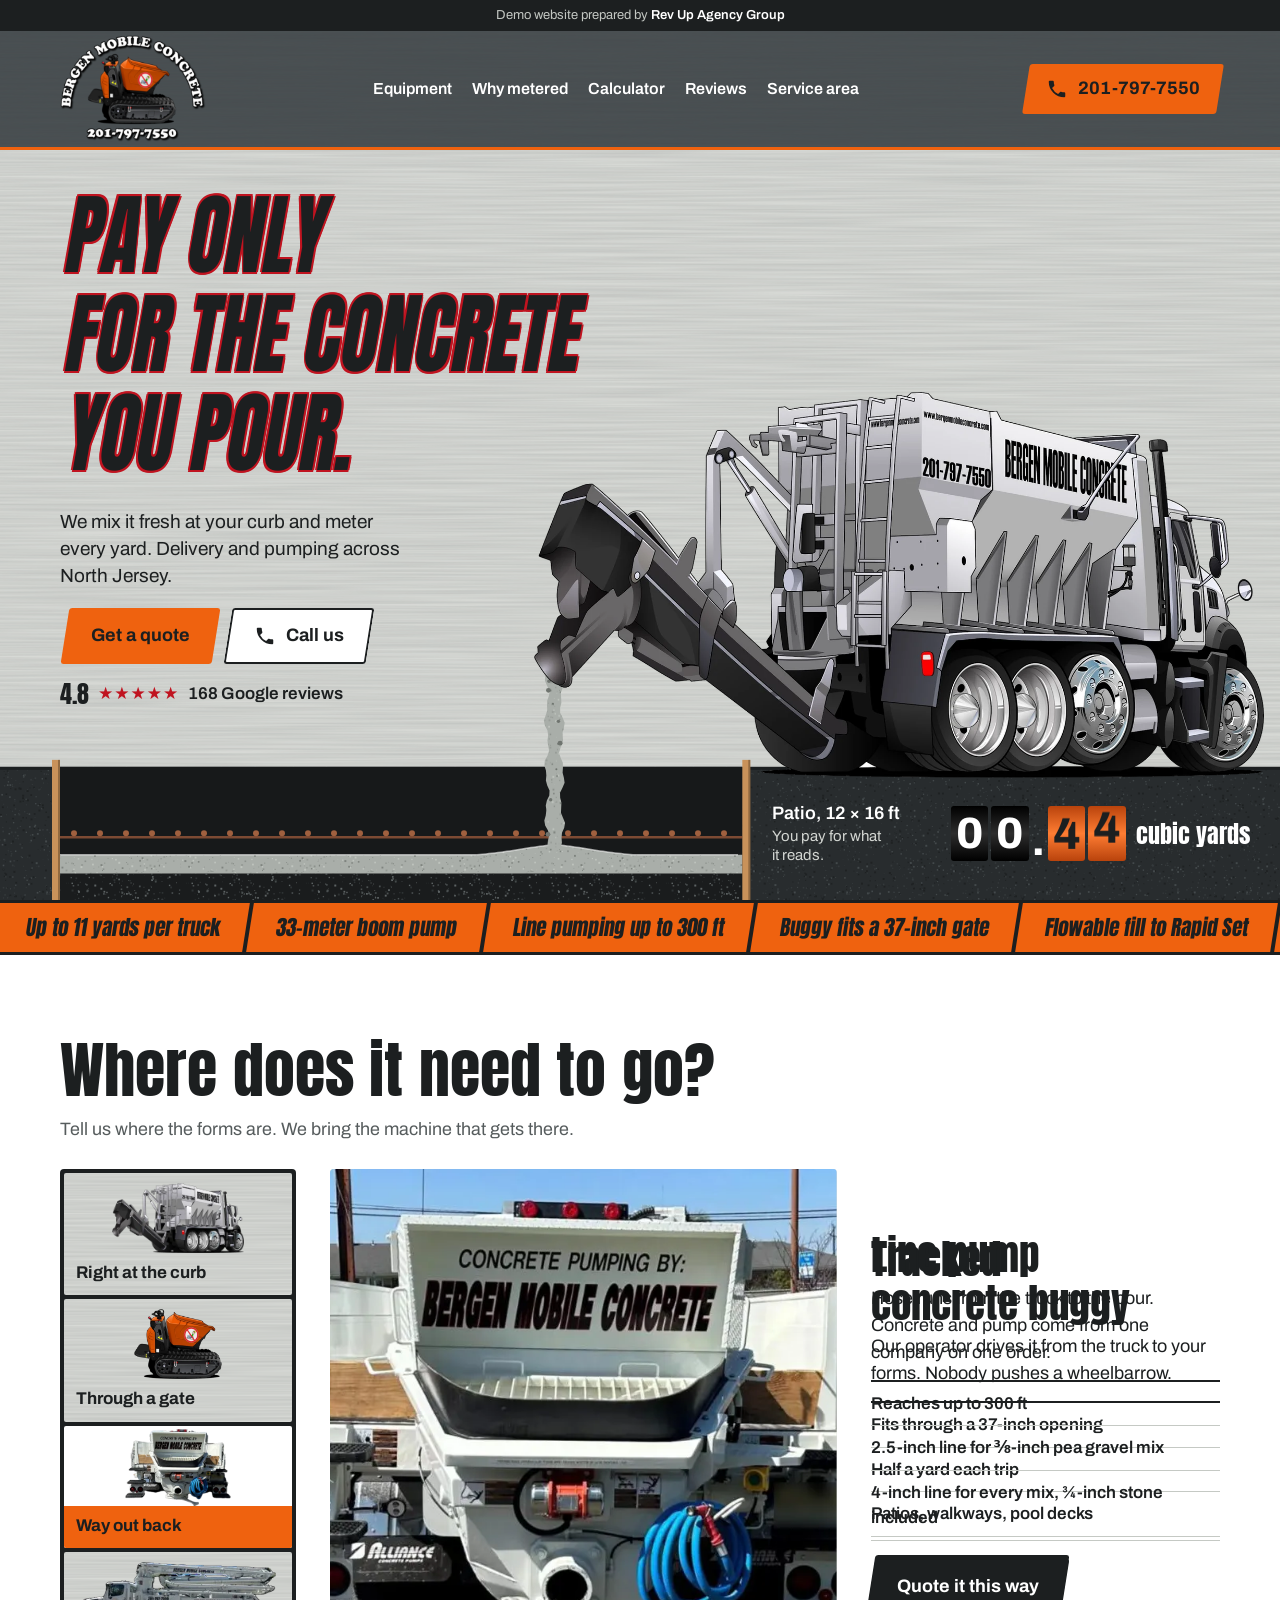
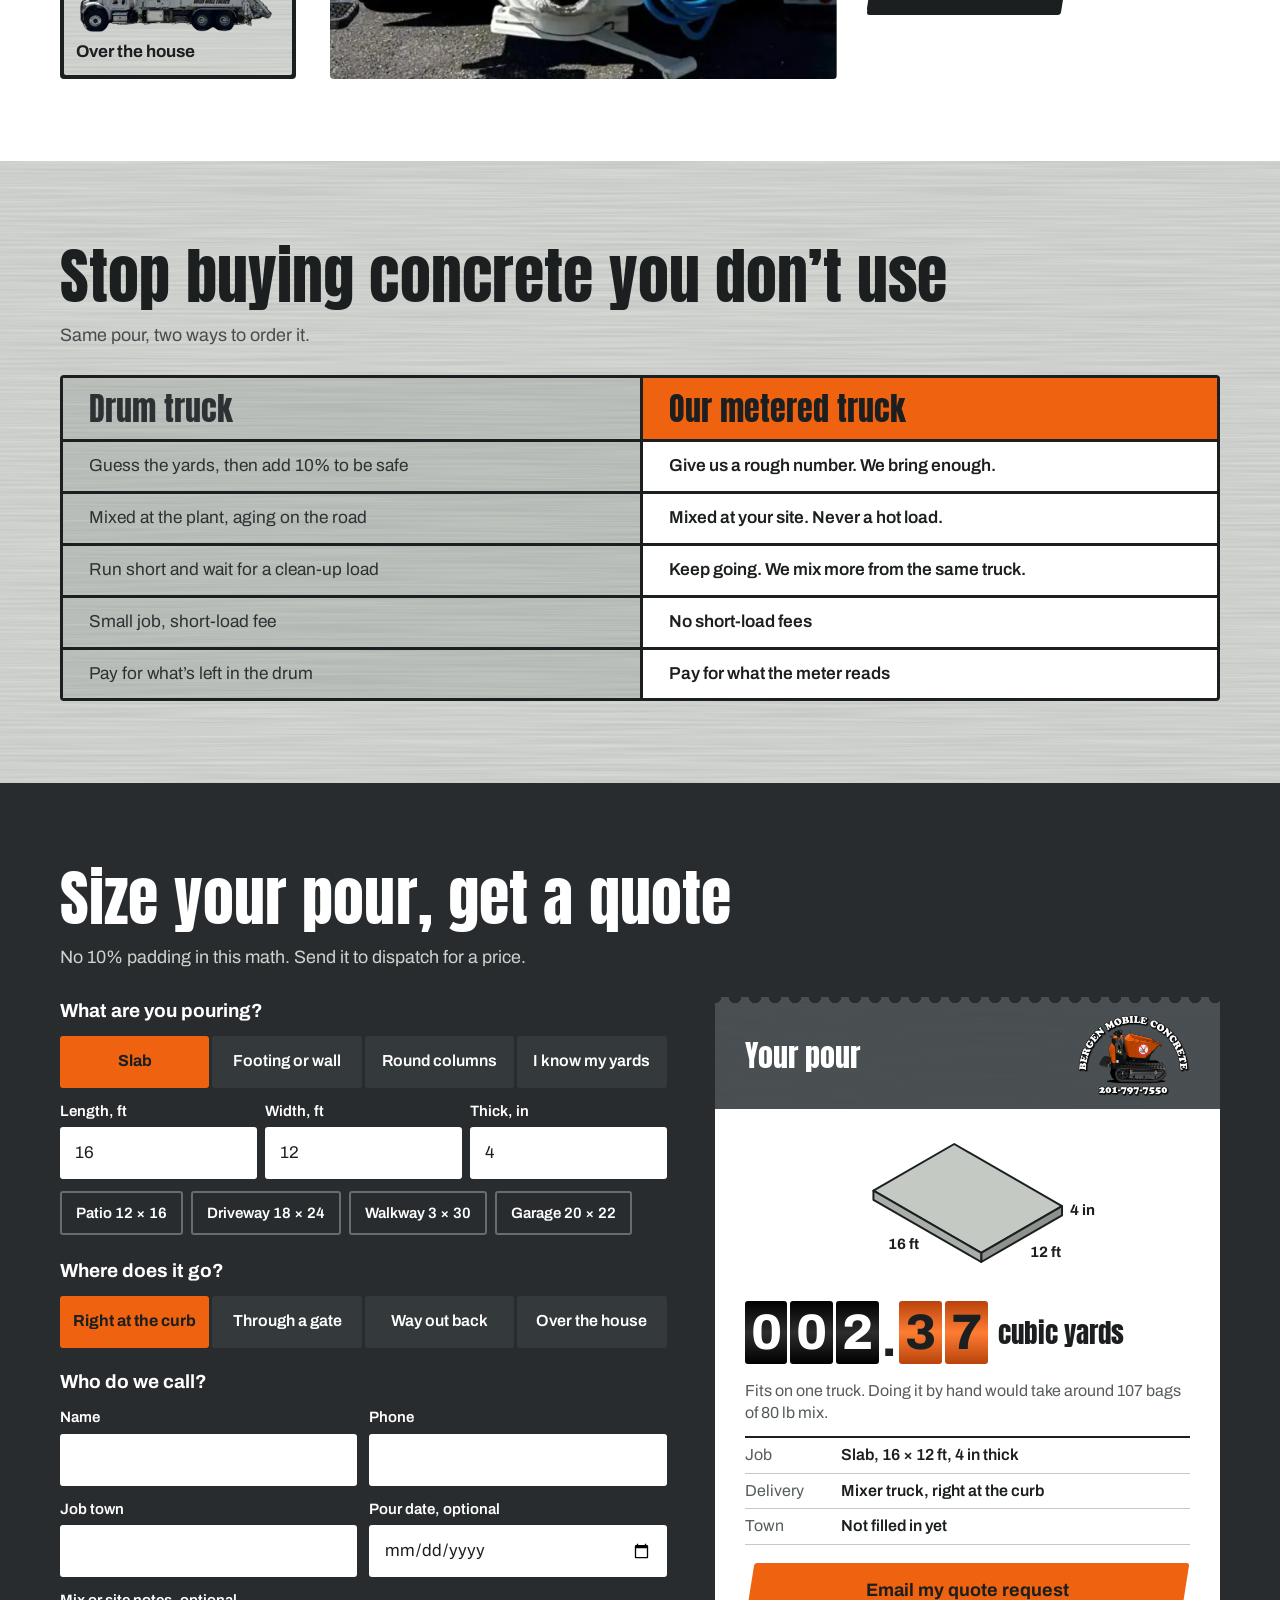
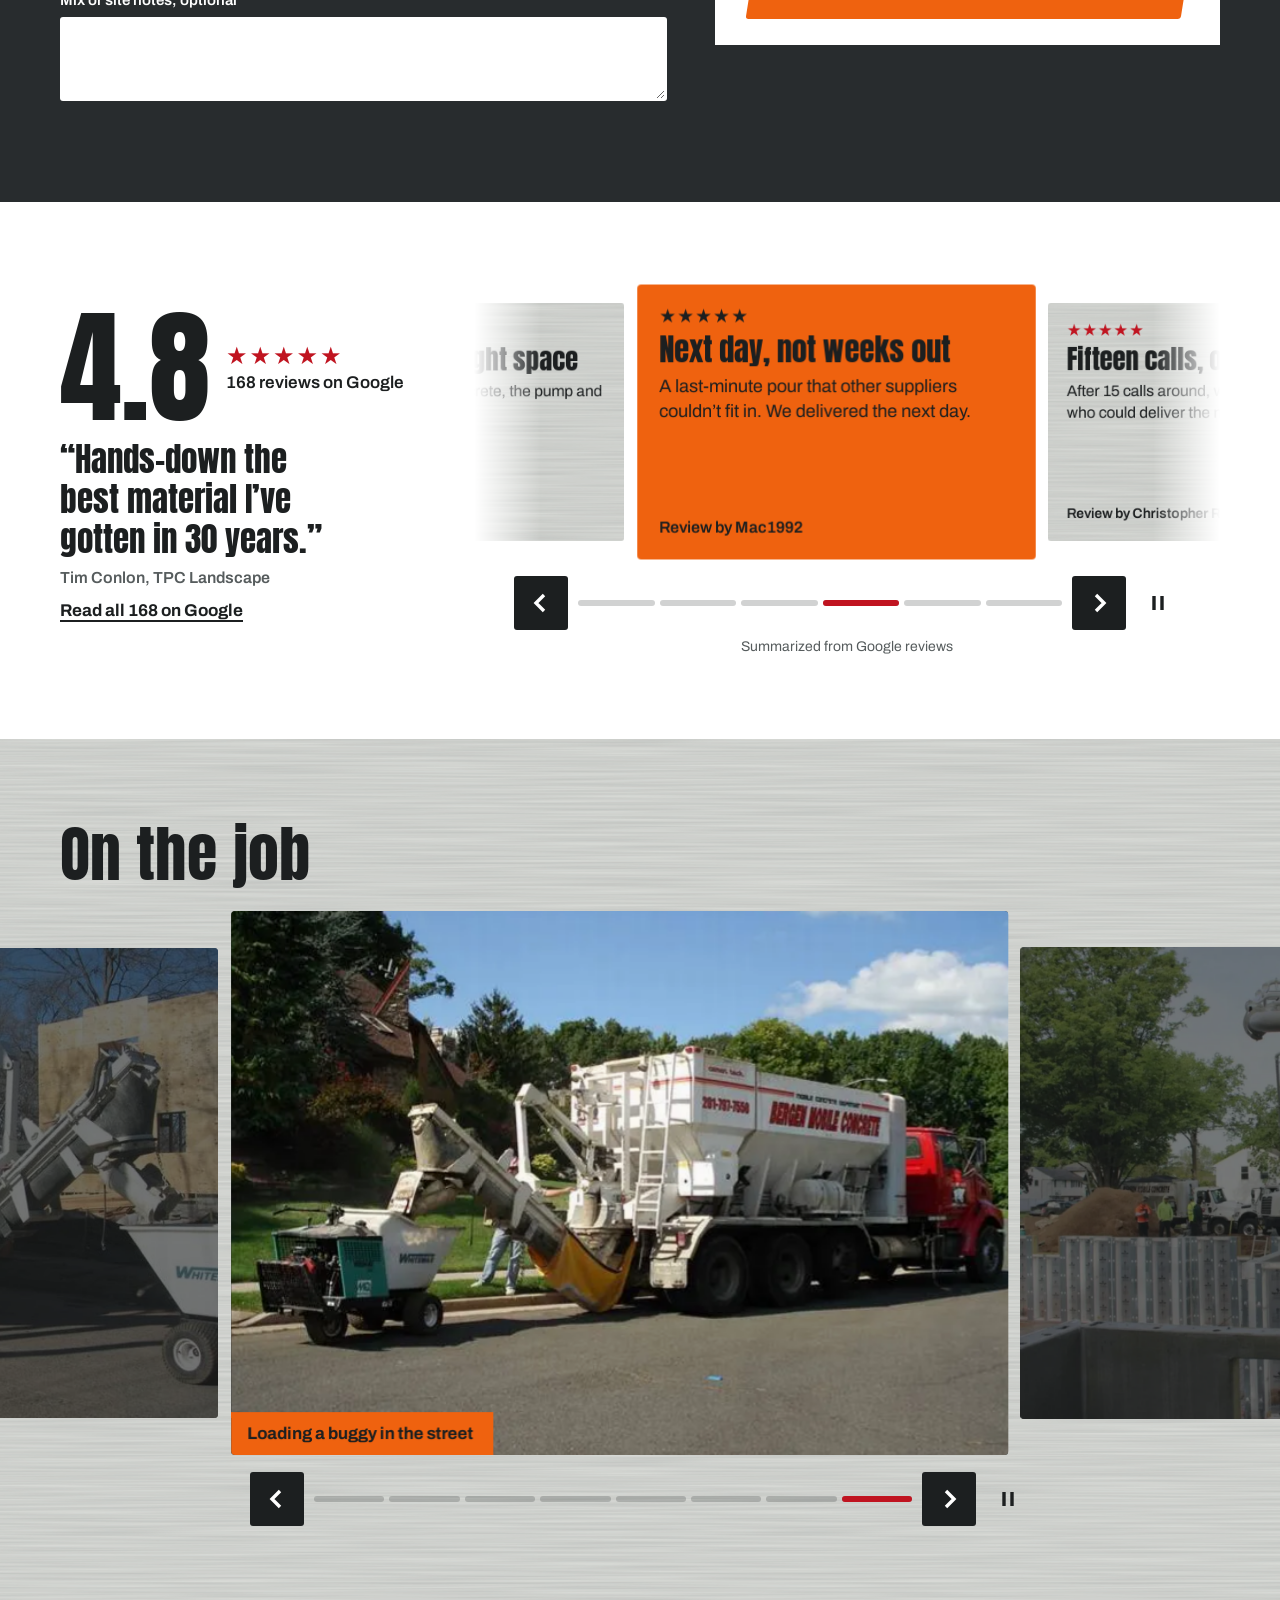
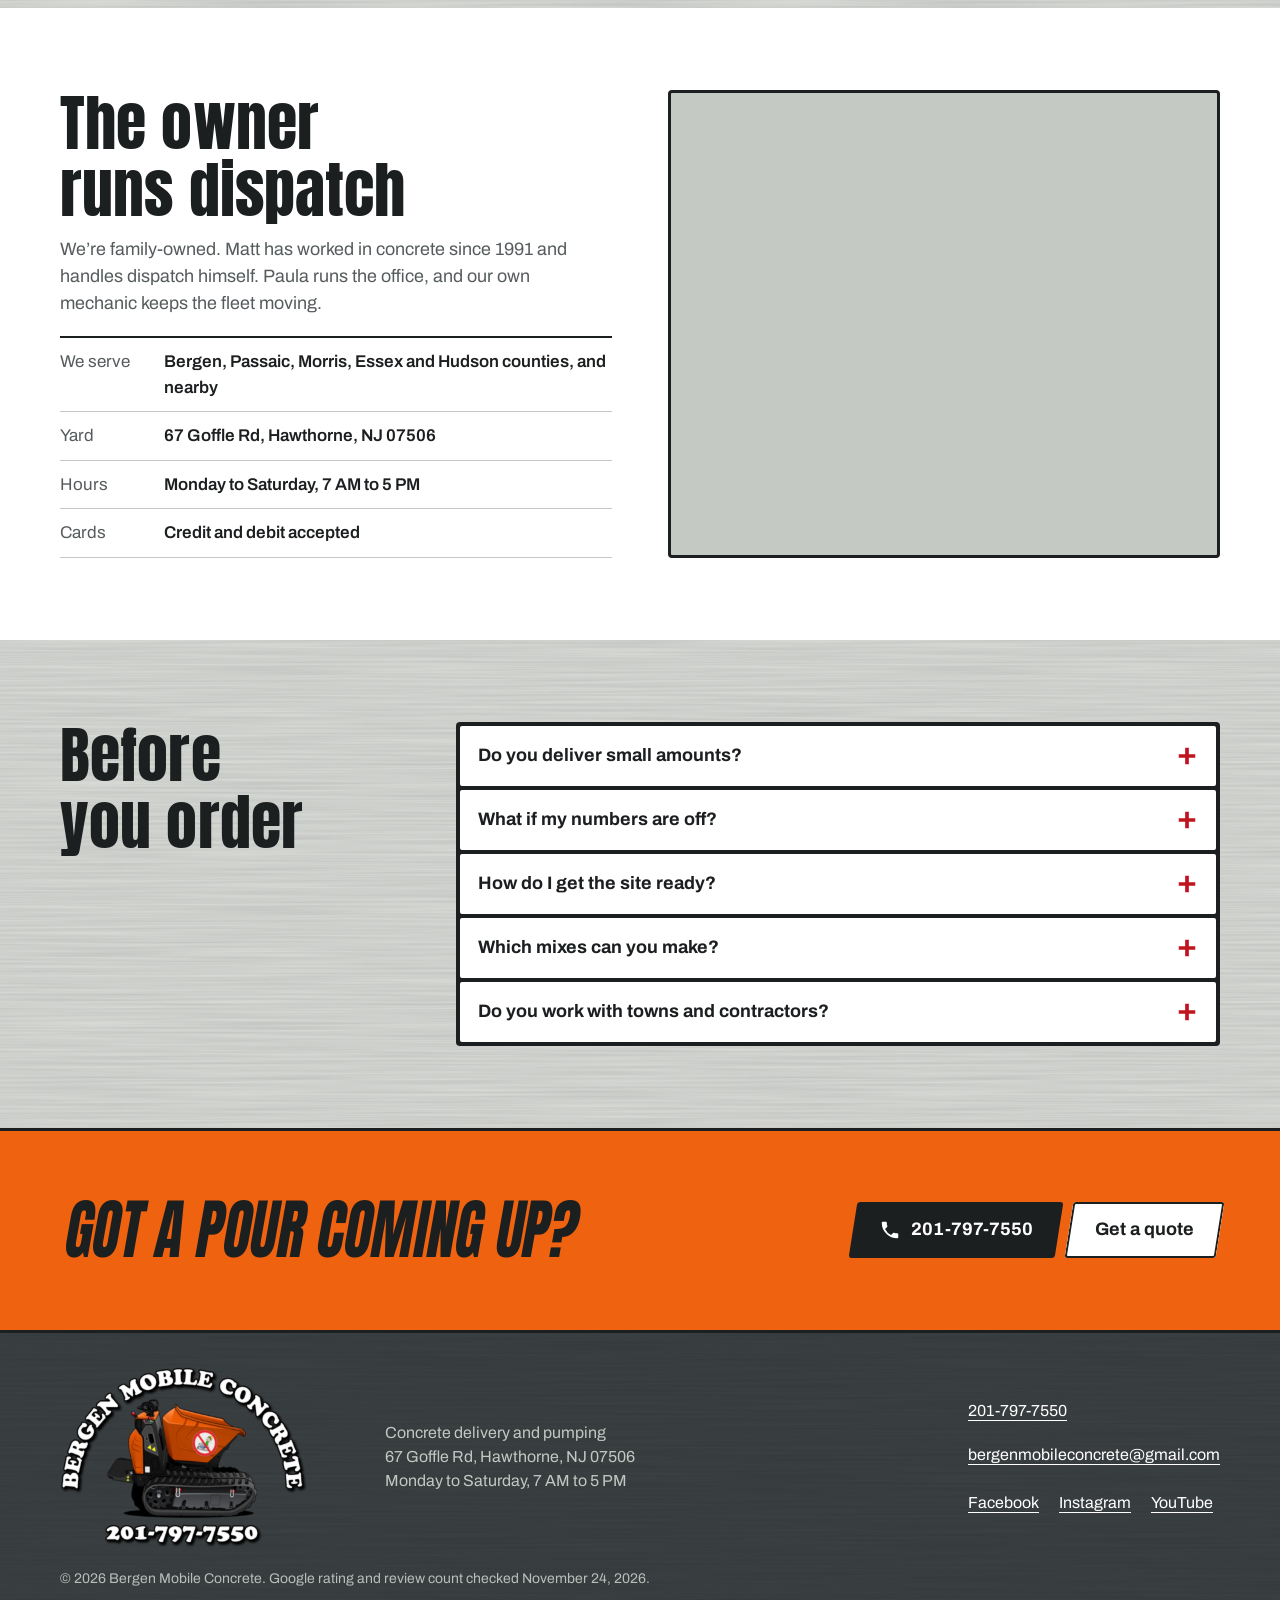
==== commit b488d1f9: "Purpose-built share image Co-Authored-By: Claude Opus 5.5 <noreply@anthropic.com>" ====
--- a/index.html
+++ b/index.html
@@ -9,9 +9,9 @@
 <link rel="canonical" href="https://www.bergenmobileconcrete.com/"><!-- confirm final domain before launch -->
 <meta name="theme-color" content="#474d50">
 <meta property="og:type" content="website">
-<meta property="og:title" content="Bergen Mobile Concrete | Pay only for the concrete you pour">
-<meta property="og:description" content="Mixed at your curb, metered by the yard. Mixers, buggy, line pump and boom pump across North Jersey.">
-<meta property="og:image" content="https://revupag.github.io/bergen-mobile-concrete-demo/img/og.jpg"><meta property="og:image:width" content="1200"><meta property="og:image:height" content="630"><!-- point to the final domain at launch -->
+<meta property="og:site_name" content="Bergen Mobile Concrete"><meta property="og:title" content="Bergen Mobile Concrete">
+<meta property="og:description" content="Concrete delivery and pumping across North Jersey. Size your pour and get a quote.">
+<meta property="og:image" content="https://revupag.github.io/bergen-mobile-concrete-demo/img/share.jpg"><meta property="og:image:width" content="1200"><meta property="og:image:height" content="630"><meta property="og:image:type" content="image/jpeg"><meta property="og:image:alt" content="Bergen Mobile Concrete logo and mixer truck"><!-- point to the final domain at launch -->
 <meta property="og:locale" content="en_US">
 <meta name="twitter:card" content="summary_large_image">
 <link rel="icon" type="image/png" href="img/favicon.png"><link rel="apple-touch-icon" href="img/touch-icon.png">
@@ -24,7 +24,7 @@
 addEventListener('error', e => { const i = e.target; if (i.tagName === 'IMG' && !i.dataset.f) { i.dataset.f = 1; i.src = 'https://revupag.github.io/bergen-mobile-concrete-demo/' + i.getAttribute('src'); } }, true);
 </script>
 <script type="application/ld+json">
-{"@context":"https://schema.org","@type":"HomeAndConstructionBusiness","name":"Bergen Mobile Concrete","description":"Ready mix concrete supplier with metered mobile mixers, concrete buggy, line pumping and boom pumping.","telephone":"+1-201-797-7550","logo":"https://revupag.github.io/bergen-mobile-concrete-demo/img/logo.webp","image":"https://revupag.github.io/bergen-mobile-concrete-demo/img/og.jpg","email":"bergenmobileconcrete@gmail.com","url":"https://www.bergenmobileconcrete.com/","address":{"@type":"PostalAddress","streetAddress":"67 Goffle Rd","addressLocality":"Hawthorne","addressRegion":"NJ","postalCode":"07506","addressCountry":"US"},"areaServed":["Bergen County, NJ","Passaic County, NJ","Morris County, NJ","Essex County, NJ","Hudson County, NJ"],"paymentAccepted":"Credit Card, Debit Card","openingHoursSpecification":[{"@type":"OpeningHoursSpecification","dayOfWeek":["Monday","Tuesday","Wednesday","Thursday","Friday","Saturday"],"opens":"07:00","closes":"17:00"}],"sameAs":["https://www.facebook.com/BergenMobileConcrete","https://www.instagram.com/bergenmobileconcrete/","https://www.youtube.com/@BergenMobileConcreteHawthorne"]}
+{"@context":"https://schema.org","@type":"HomeAndConstructionBusiness","name":"Bergen Mobile Concrete","description":"Ready mix concrete supplier with metered mobile mixers, concrete buggy, line pumping and boom pumping.","telephone":"+1-201-797-7550","logo":"https://revupag.github.io/bergen-mobile-concrete-demo/img/logo.webp","image":"https://revupag.github.io/bergen-mobile-concrete-demo/img/share.jpg","email":"bergenmobileconcrete@gmail.com","url":"https://www.bergenmobileconcrete.com/","address":{"@type":"PostalAddress","streetAddress":"67 Goffle Rd","addressLocality":"Hawthorne","addressRegion":"NJ","postalCode":"07506","addressCountry":"US"},"areaServed":["Bergen County, NJ","Passaic County, NJ","Morris County, NJ","Essex County, NJ","Hudson County, NJ"],"paymentAccepted":"Credit Card, Debit Card","openingHoursSpecification":[{"@type":"OpeningHoursSpecification","dayOfWeek":["Monday","Tuesday","Wednesday","Thursday","Friday","Saturday"],"opens":"07:00","closes":"17:00"}],"sameAs":["https://www.facebook.com/BergenMobileConcrete","https://www.instagram.com/bergenmobileconcrete/","https://www.youtube.com/@BergenMobileConcreteHawthorne"]}
 </script>
 <style>
 :root{
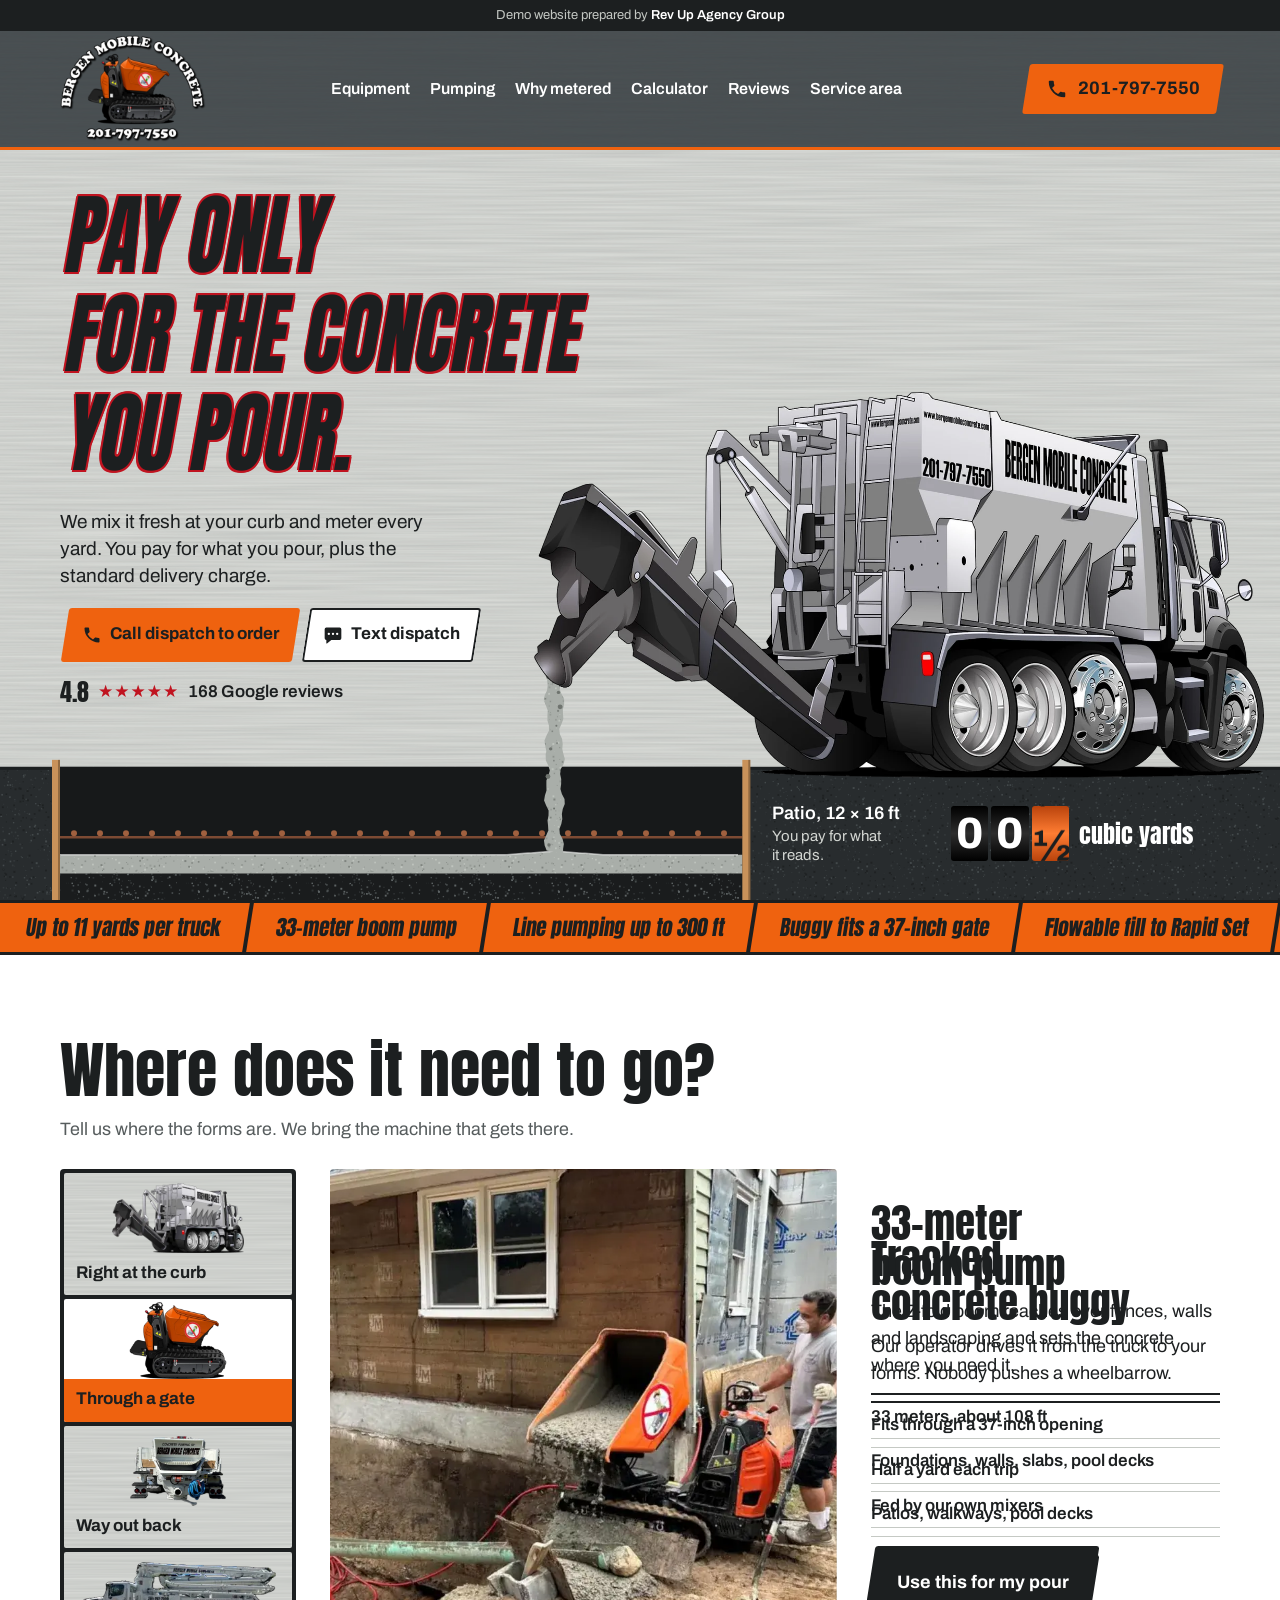
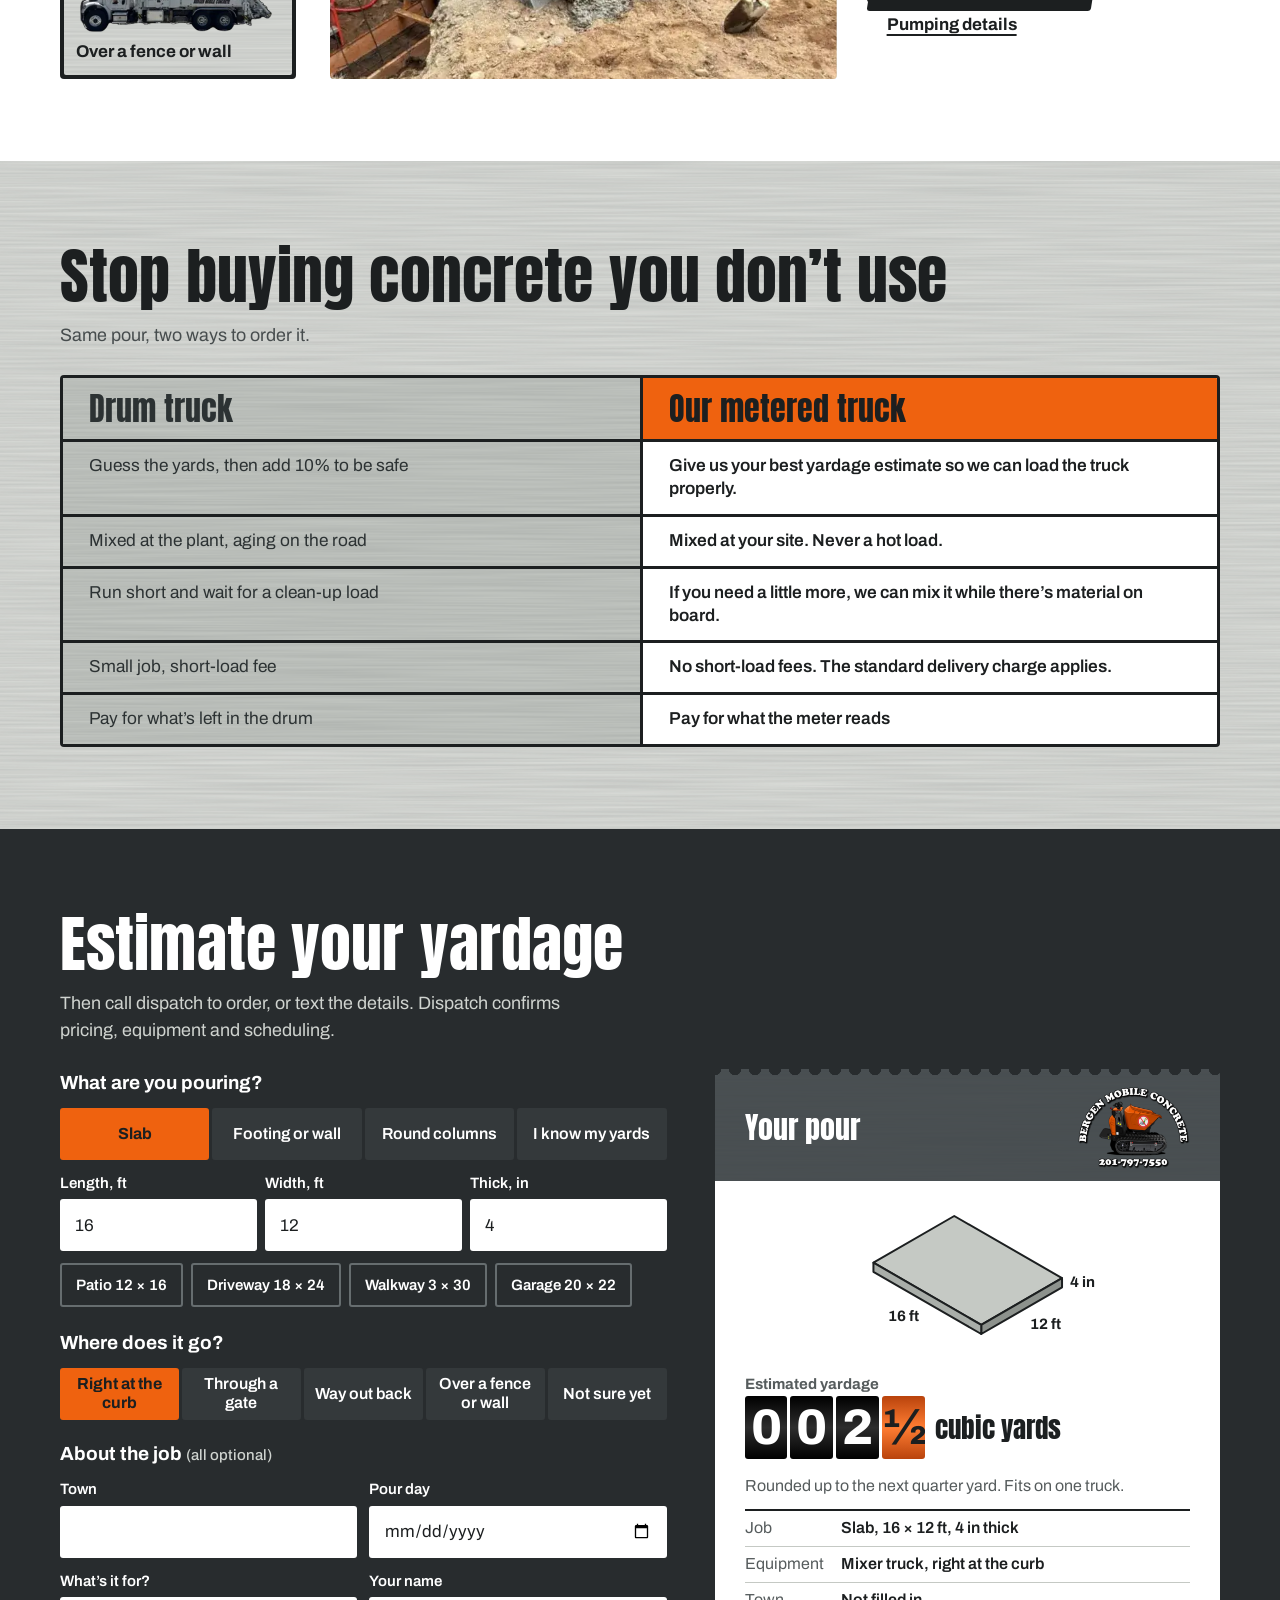
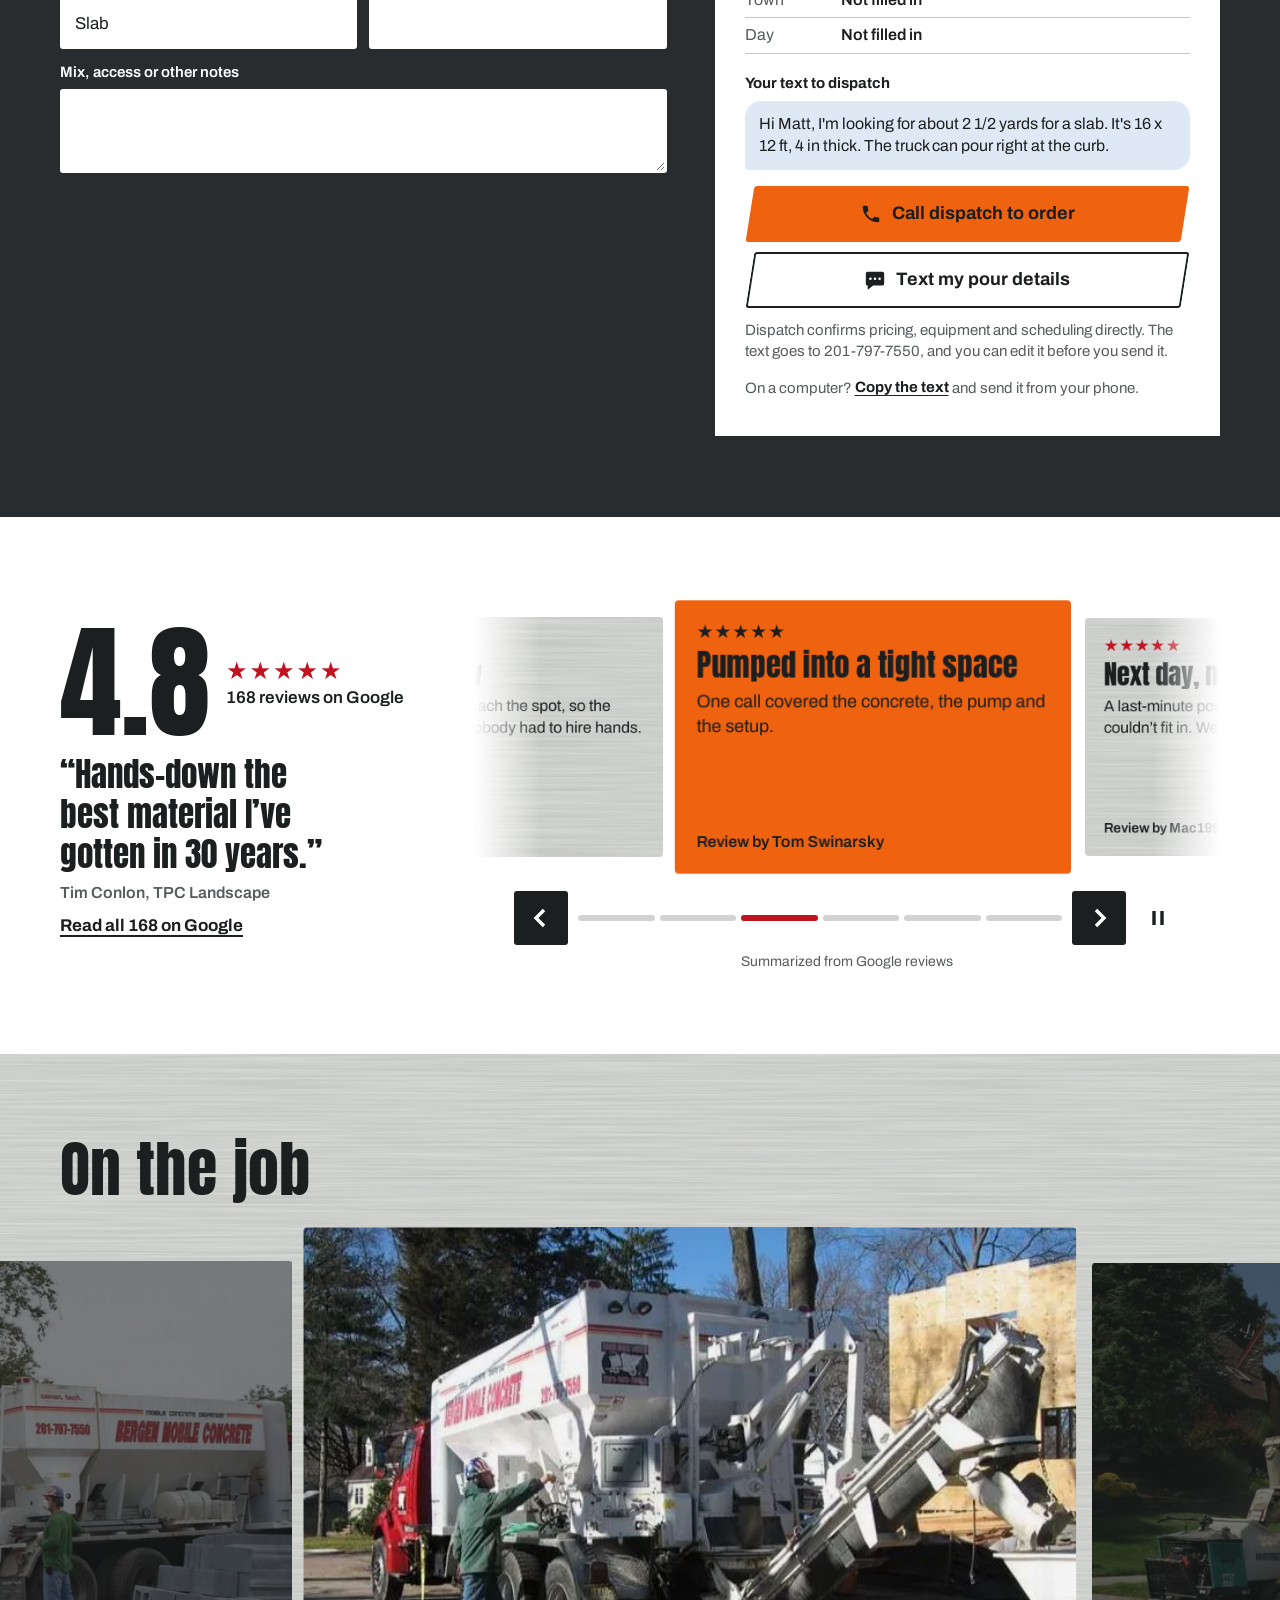
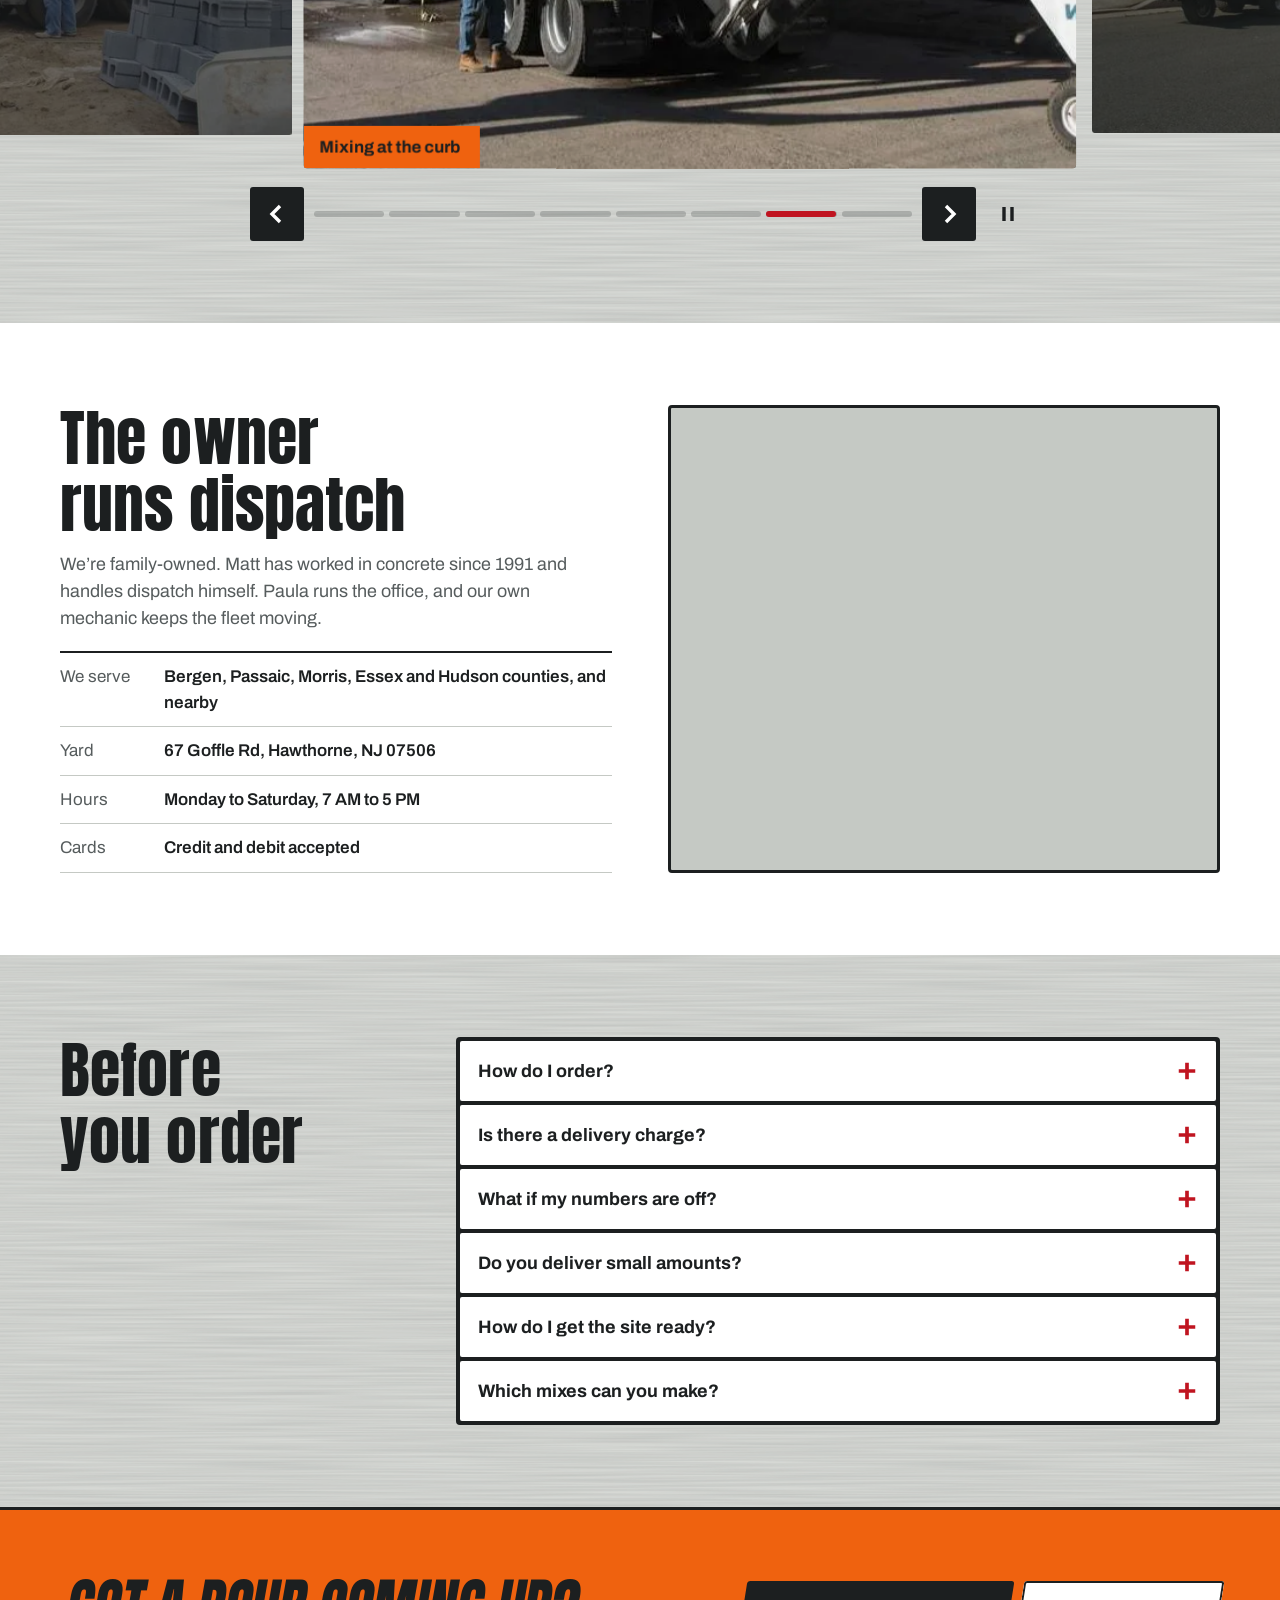
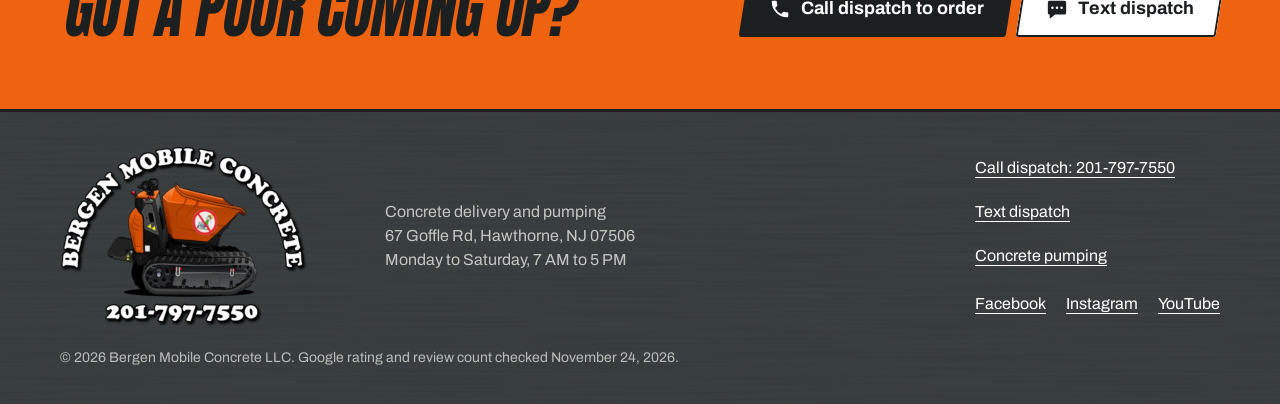
==== commit 9e187ec0: "Call and text ordering, quarter yards, pumping page Changes from Matt's review: call dispatch first " ====
--- a/index.html
+++ b/index.html
@@ -4,380 +4,47 @@
 <meta charset="utf-8">
 <meta name="viewport" content="width=device-width,initial-scale=1">
 <meta name="robots" content="noindex"><!-- demo: remove at launch -->
-<title>Concrete Delivery & Pumping in North Jersey | Bergen Mobile Concrete</title>
-<meta name="description" content="Fresh concrete mixed at your site and metered by the yard, so you pay only for what you pour. Buggy, line pump and 33 m boom pump. Hawthorne, NJ. Call 201-797-7550.">
-<link rel="canonical" href="https://www.bergenmobileconcrete.com/"><!-- confirm final domain before launch -->
+<title>Concrete Delivery &amp; Pumping in North Jersey | Bergen Mobile Concrete</title>
+<meta name="description" content="Fresh concrete mixed at your site and metered by the yard, so you pay only for what you pour. Buggy, line pump and 33 m boom pump. Hawthorne, NJ. Call dispatch: 201-797-7550.">
+<link rel="canonical" href="https://www.bergenmobileconcrete.com/">
 <meta name="theme-color" content="#474d50">
 <meta property="og:type" content="website">
 <meta property="og:site_name" content="Bergen Mobile Concrete"><meta property="og:title" content="Bergen Mobile Concrete">
-<meta property="og:description" content="Concrete delivery and pumping across North Jersey. Size your pour and get a quote.">
+<meta property="og:description" content="Concrete delivery and pumping across North Jersey. Call or text dispatch to order.">
 <meta property="og:image" content="https://revupag.github.io/bergen-mobile-concrete-demo/img/share.jpg"><meta property="og:image:width" content="1200"><meta property="og:image:height" content="630"><meta property="og:image:type" content="image/jpeg"><meta property="og:image:alt" content="Bergen Mobile Concrete logo and mixer truck"><!-- point to the final domain at launch -->
 <meta property="og:locale" content="en_US">
 <meta name="twitter:card" content="summary_large_image">
 <link rel="icon" type="image/png" href="img/favicon.png"><link rel="apple-touch-icon" href="img/touch-icon.png">
 <link rel="preconnect" href="https://fonts.googleapis.com"><link rel="preconnect" href="https://fonts.gstatic.com" crossorigin>
 <link rel="stylesheet" href="https://fonts.googleapis.com/css2?family=Anton&family=Archivo:wght@400;500;600;700;800&display=swap">
+<link rel="stylesheet" href="style.css?v=f39eb52b">
 <link rel="preload" as="image" href="img/truck.webp">
-<script>
-document.documentElement.className = 'js';
-/* demo only: if this file is opened without its img folder, load the published photos */
-addEventListener('error', e => { const i = e.target; if (i.tagName === 'IMG' && !i.dataset.f) { i.dataset.f = 1; i.src = 'https://revupag.github.io/bergen-mobile-concrete-demo/' + i.getAttribute('src'); } }, true);
-</script>
-<script type="application/ld+json">
-{"@context":"https://schema.org","@type":"HomeAndConstructionBusiness","name":"Bergen Mobile Concrete","description":"Ready mix concrete supplier with metered mobile mixers, concrete buggy, line pumping and boom pumping.","telephone":"+1-201-797-7550","logo":"https://revupag.github.io/bergen-mobile-concrete-demo/img/logo.webp","image":"https://revupag.github.io/bergen-mobile-concrete-demo/img/share.jpg","email":"bergenmobileconcrete@gmail.com","url":"https://www.bergenmobileconcrete.com/","address":{"@type":"PostalAddress","streetAddress":"67 Goffle Rd","addressLocality":"Hawthorne","addressRegion":"NJ","postalCode":"07506","addressCountry":"US"},"areaServed":["Bergen County, NJ","Passaic County, NJ","Morris County, NJ","Essex County, NJ","Hudson County, NJ"],"paymentAccepted":"Credit Card, Debit Card","openingHoursSpecification":[{"@type":"OpeningHoursSpecification","dayOfWeek":["Monday","Tuesday","Wednesday","Thursday","Friday","Saturday"],"opens":"07:00","closes":"17:00"}],"sameAs":["https://www.facebook.com/BergenMobileConcrete","https://www.instagram.com/bergenmobileconcrete/","https://www.youtube.com/@BergenMobileConcreteHawthorne"]}
-</script>
-<style>
-:root{
-  --ink:#1c1f20;--asph:#282c2e;--asph2:#34393b;--crete:#dcdeda;--crete2:#c5c9c4;--wet:#a1a6a1;--white:#fff;--red:#c01420;--org:#ef620f;--org-l:#ff7d33;--slate:#474d50;--hh:119px;--bar:116px;--lw:146px;--mute:#565c5d;
-  --pad:clamp(16px,4vw,40px);--ease:cubic-bezier(.2,.8,.2,1);
-  --display:"Anton","Impact","Haettenschweiler","Arial Narrow Bold",sans-serif;--sans:"Archivo",system-ui,-apple-system,"Segoe UI",sans-serif;
-  --broom:url("data:image/svg+xml,%3Csvg xmlns='http://www.w3.org/2000/svg' width='700' height='240'%3E%3Cfilter id='f' x='0' y='0' width='100%25' height='100%25'%3E%3CfeTurbulence type='fractalNoise' baseFrequency='.005 .42' numOctaves='2' seed='4' stitchTiles='stitch'/%3E%3CfeColorMatrix values='0 0 0 0 .1 0 0 0 0 .11 0 0 0 0 .11 0 0 0 .22 0'/%3E%3C/filter%3E%3Crect width='700' height='240' filter='url(%23f)'/%3E%3C/svg%3E");
-}
-*,*::before,*::after{box-sizing:border-box}
-html{scroll-behavior:smooth;scroll-padding-top:74px;-webkit-text-size-adjust:100%}
-body{margin:0;background:var(--white);color:var(--ink);font:400 17px/1.5 var(--sans);overflow-x:clip}
-img{display:block;max-width:100%;height:auto}
-h1,h2,h3{font-family:var(--display);font-weight:400;line-height:1.08;margin:0;text-wrap:balance}
-h2{font-size:clamp(36px,5vw,62px);letter-spacing:.002em}
-p{margin:0;text-wrap:pretty}
-button,input,textarea{font:inherit;color:inherit}
-a{color:inherit}
-.wrap{width:100%;max-width:1240px;margin-inline:auto;padding-inline:var(--pad)}
-.sec{padding-block:clamp(44px,6.4vw,92px)}
-.crete{background:var(--crete) var(--broom)}
-.lede{margin-top:12px;max-width:52ch;font-size:clamp(17px,1.4vw,19px);color:var(--mute)}
-.crete .lede{color:#474d4e}
-.sr{position:absolute;width:1px;height:1px;overflow:hidden;clip-path:inset(50%);white-space:nowrap}
-:focus-visible{outline:3px solid var(--ink);outline-offset:3px}
-.dark :focus-visible,footer :focus-visible,.hdr :focus-visible{outline-color:var(--white)}
-
-.demo{background:var(--ink);color:#c3c7c2;font-size:13px;line-height:1.3;text-align:center;padding:7px 12px}
-.demo b{color:#fff;font-weight:600}
-
-/* Livery lettering: tall slanted caps with the thin red keyline painted on their trucks */
-.livery{display:inline-block;font-family:var(--display);text-transform:uppercase;transform:skewX(-10deg) scaleX(.86);transform-origin:0 100%;--k:.024em;--j:.018em;text-shadow:var(--k) 0 var(--red),calc(var(--k)*-1) 0 var(--red),0 var(--k) var(--red),0 calc(var(--k)*-1) var(--red),var(--j) var(--j) var(--red),calc(var(--j)*-1) var(--j) var(--red),var(--j) calc(var(--j)*-1) var(--red),calc(var(--j)*-1) calc(var(--j)*-1) var(--red)}
-
-/* Buttons slant with the lettering */
-.btn{position:relative;isolation:isolate;display:inline-flex;align-items:center;justify-content:center;gap:10px;min-height:56px;padding:0 26px;border:0;background:none;color:var(--ink);font:700 18px/1.1 var(--sans);text-decoration:none;text-align:center;cursor:pointer;transition:transform .16s var(--ease)}
-.btn::before{content:"";position:absolute;inset:0;z-index:-1;background:var(--org);transform:skewX(-9deg);border-radius:3px;transition:background-color .16s,box-shadow .16s}
-.btn svg{width:22px;height:22px;flex:none;fill:currentColor}
-.btn:active{transform:translateY(2px)}
-.btn.line::before{background:var(--white);box-shadow:inset 0 0 0 2px var(--ink)}
-.btn.ink{color:#fff}.btn.ink::before{background:var(--ink)}
-@media(hover:hover){.btn:hover{transform:translateY(-2px)}.btn:hover::before{background:var(--org-l)}.btn.line:hover::before{background:var(--crete)}.btn.ink:hover::before{background:var(--asph2)}}
-
-/* Header */
-.hdr{position:sticky;top:0;z-index:60;height:var(--hh);color:#fff;pointer-events:none}
-.hdr::before{content:"";position:absolute;z-index:-1;inset:0 0 auto;height:var(--bar);background:var(--slate) var(--broom);box-shadow:0 3px 0 var(--org);transition:height .28s var(--ease);pointer-events:auto}
-.hdr.sm{--bar:72px;--lw:88px}
-.nav{display:flex;align-items:center;gap:20px;height:var(--bar);transition:height .28s var(--ease)}
-.nav>*{pointer-events:auto}
-.logo{flex:none}
-.logo img{display:block;width:var(--lw);height:auto;transition:width .28s var(--ease)}
-@media(min-width:1101px){.nav nav{margin-inline:auto}}
-.menu{display:flex;list-style:none;gap:2px;margin:0 auto;padding:0}
-.menu a{display:block;padding:12px 9px;white-space:nowrap;font-weight:600;font-size:16px;text-decoration:none}
-@media(hover:hover){.menu a:hover{color:#ffb58a}}
-.hdr .btn{min-height:50px;padding:0 20px;white-space:nowrap}
-.burger{display:none;width:48px;height:48px;padding:0;border:0;background:none;cursor:pointer}
-.burger svg{width:28px;height:28px;stroke:currentColor;stroke-width:3;fill:none}
-@media(max-width:1100px){
-  .menu{position:absolute;inset:var(--bar) 0 auto;flex-direction:column;gap:0;margin:3px 0 0;padding:6px var(--pad) 16px;background:var(--slate) var(--broom);box-shadow:0 3px 0 var(--org);opacity:0;visibility:hidden;transform:translateY(-6px);transition:opacity .18s,transform .18s,visibility .18s}
-  .nav.open .menu{opacity:1;visibility:visible;transform:none}
-  .menu a{padding:14px 0;font-size:19px;border-bottom:1px solid rgba(255,255,255,.22)}
-  .burger{display:grid;place-items:center}.hdr .btn{margin-left:auto}
-}
-@media(max-width:700px){
-  :root{--hh:93px;--bar:90px;--lw:113px}
-  .hdr.sm{--bar:68px;--lw:84px}
-  .nav{gap:6px}.hdr .btn{flex:none;width:50px;padding:0}.hdr .btn span{display:none}.burger{flex:none}
-}
-
-/* Hero: their truck pours a real job while the meter runs */
-.hero{position:relative;overflow:hidden;--pit:112px;--tw:min(94vw,560px);--th:calc(var(--tw)*.5286);--tl:calc(100% - var(--tw) - 1vw)}
-.hero h1{font-size:clamp(39px,12.6vw,86px);line-height:1.12}
-.hero h1{display:block;transform:none}
-.hero h1 span{display:block;width:max-content;transform:skewX(-10deg) scaleX(.86);transform-origin:0 100%}
-.hero .say{margin-top:20px;font-size:18px;line-height:1.42;max-width:35ch}
-.hero .wrap{position:relative;z-index:3;padding-top:22px}
-.cta{display:flex;flex-wrap:wrap;gap:12px;margin-top:18px;padding-left:5px}
-.rate{display:inline-flex;align-items:center;gap:9px;min-height:44px;margin-top:8px;text-decoration:none;font-weight:600}
-.rate b{font:400 24px/1 var(--display)}
-.stars{color:var(--red);letter-spacing:1px;line-height:1}
-@media(hover:hover){.rate:hover span:last-child{text-decoration:underline}}
-.scene{position:relative;height:calc(var(--th)*.975 + var(--pit));margin-top:2px}
-.scene canvas{position:absolute;inset:0;width:100%;height:100%}
-.rig{position:absolute;z-index:2;left:var(--tl);bottom:calc(var(--pit) - var(--th)*.025);width:var(--tw);max-width:none;height:var(--th);pointer-events:none}
-.gauge{position:absolute;z-index:2;left:calc(var(--tl) + var(--tw)*.325);bottom:0;height:var(--pit);right:8px;display:flex;flex-direction:column;justify-content:center;gap:7px;color:#fff}
-.gauge p{font-weight:600;font-size:15px;line-height:1.2}
-.gauge small{display:block;margin-top:2px;font-size:14px;font-weight:400;color:#d3d6d2;line-height:1.25}
-.meter{display:inline-flex;align-items:center;gap:3px;font:800 38px/1 var(--sans);font-variant-numeric:tabular-nums}
-.meter i{position:relative;flex:none;display:block;width:.86em;height:1.26em;overflow:hidden;background:linear-gradient(#000,#2d2d2d 50%,#000);color:#fff;border-radius:3px;font-style:normal}
-.meter i.dec{background:linear-gradient(#b9430c,var(--org-l) 50%,#b9430c);color:#1c1f20}
-.meter i>b{position:absolute;inset:0 0 auto;display:block;font-weight:inherit;text-align:center;will-change:transform}
-.meter i>b span{display:block;height:1.26em;line-height:1.26em}
-.meter .dot{font-size:.9em;align-self:flex-end;line-height:1}
-.meter .u{margin-left:7px;font:400 .55em/1 var(--display);white-space:nowrap}
-@media(min-width:1000px){
-  .hero{--pit:132px;height:clamp(560px,calc(100svh - 31px - var(--hh)),820px);--tw:min(57vw,900px,calc((100svh - 31px - var(--hh) - 132px)*1.34));--tl:calc(50% + min(50% - 16px,800px) - var(--tw))}
-  .hero .wrap{padding-top:clamp(24px,4svh,46px);pointer-events:none}
-  .hero .wrap a{pointer-events:auto}
-  .hero h1{font-size:clamp(62px,min(6.9vw,11svh),94px)}
-  .hero .say{font-size:19px;max-width:33ch;margin-top:26px}
-  .scene{position:absolute;inset:auto 0 0;margin:0}
-  .gauge .meter{font-size:clamp(34px,calc(var(--tw)*.06),54px)}
-  .gauge{flex-direction:row;align-items:center;justify-content:flex-start;gap:26px}
-  .gauge p{font-size:18px;max-width:17ch}.gauge small{font-size:15px;max-width:17ch;margin-top:3px}
-}
-@media(min-width:1000px) and (max-height:885px){
-  .hero{--pit:106px;--tw:min(55vw,900px,calc((100svh - 137px - var(--hh))*1.34))}
-  :root{--hh:101px;--bar:98px;--lw:124px}
-  .hero .wrap{padding-top:20px}
-  .hero h1{font-size:clamp(52px,min(6.3vw,9.8svh),80px)}
-  .hero .say{margin-top:18px;max-width:min(42ch,36vw);font-size:18px}
-  .hero .cta{margin-top:14px}.hero .rate{margin-top:4px}
-}
-@media(min-width:1000px) and (max-height:730px){.hero{--pit:92px}}
-@media(max-width:999px){.gauge .meter{font-size:clamp(25px,8vw,40px)}}
-@media(max-width:360px){.hero .btn{padding:0 17px}.rate{font-size:15px;gap:7px}.rate span{white-space:nowrap}}
-
-/* Ticker */
-.tick{background:var(--org);overflow:hidden;border-block:3px solid var(--ink)}
-.tick div{display:flex;width:max-content;animation:tick 42s linear infinite}
-.tick ul{display:flex;margin:0;padding:0;list-style:none}
-.tick li{padding:13px 26px;font:400 21px/1.1 var(--display);transform:skewX(-9deg);white-space:nowrap;border-right:4px solid var(--ink)}
-@media(hover:hover){.tick:hover div{animation-play-state:paused}}
-@keyframes tick{to{transform:translateX(-50%)}}
-
-/* Where does it go */
-.where{display:grid;gap:22px;margin-top:26px}
-.spots{display:grid;grid-template-columns:1fr 1fr;gap:4px;background:var(--ink);padding:4px;border-radius:4px}
-.spots button{position:relative;overflow:hidden;display:grid;grid-template-rows:1fr auto;min-height:112px;padding:0;border:0;border-radius:2px;background:var(--crete) var(--broom);text-align:left;font:700 17px/1.15 var(--sans);cursor:pointer;transition:background-color .18s}
-.spots img{align-self:end;justify-self:center;width:auto;max-width:88%;height:70px;object-fit:contain;object-position:50% 100%;margin-top:10px;transition:transform .5s var(--ease)}
-.spots b{display:block;padding:10px 12px 13px;font-weight:700;transition:background-color .18s}
-.spots button[aria-selected=true]{background:#fff}
-.spots button[aria-selected=true] b{background:var(--org)}
-.spots button[aria-selected=true] img{transform:scale(1.1);transform-origin:50% 100%}
-@media(hover:hover){.spots button:not([aria-selected=true]):hover{background-color:#fff}}
-.spots button::after{content:"";position:absolute;inset:auto 0 0;height:6px;background:var(--ink);transform:scaleX(0);transform-origin:0 50%}
-.where.auto .spots [aria-selected=true]::after{animation:run 5.4s linear}
-.where.auto.hold .spots [aria-selected=true]::after{animation-play-state:paused}
-@keyframes run{from{transform:scaleX(0)}to{transform:scaleX(1)}}
-@keyframes kb{from{transform:scale(1)}to{transform:scale(1.11)}}
-.units{display:grid;gap:34px;min-width:0}
-.unit{display:grid;gap:18px;min-width:0}
-.unit .ph{position:relative;overflow:hidden;border-radius:4px;background:var(--crete2);aspect-ratio:4/3}
-.unit img{width:100%;height:100%;object-fit:cover}
-.unit h3{font-size:clamp(30px,3.2vw,42px)}
-.unit p{margin-top:8px;font-size:18px;max-width:44ch}
-.unit ul{margin:14px 0 18px;padding:0;list-style:none;border-top:2px solid var(--ink)}
-.unit li{padding:9px 0;border-bottom:1px solid var(--crete2);font-weight:600}
-/* panels share one cell, so the page never jumps; the new photo is screeded over the old one */
-#u-curb img{object-position:80% 50%}#u-over img{object-position:30% 50%}
-.js .units{gap:0}
-.js .unit{grid-area:1/1;visibility:hidden;transition:visibility 0s .8s}
-.js .unit.on{z-index:2;visibility:visible;transition:none}
-.js .unit .ph{clip-path:inset(0 100% 0 0);transition:clip-path 0s .8s}
-.js .unit.on .ph{clip-path:inset(0);transition:clip-path .8s cubic-bezier(.65,0,.2,1)}
-.js .unit .tx{opacity:0;transform:translateY(18px);transition:opacity .15s}
-.js .unit.on .tx{opacity:1;transform:none;transition:opacity .4s .26s,transform .6s .26s var(--ease)}
-.unit.on img{animation:kb 7s linear forwards}
-@media(min-width:900px){
-  .where{grid-template-columns:236px 1fr;gap:34px;align-items:stretch}
-  #u-curb img{object-position:89% 50%}
-  #u-gate img{object-position:82% 50%}
-  #u-over img{object-position:42% 50%}
-  .spots{grid-template-columns:1fr;align-content:stretch}
-  .unit{grid-template-columns:1.45fr 1fr;gap:34px;align-items:center}
-  .unit .ph{aspect-ratio:auto;height:100%;min-height:470px}
-}
-
-/* Metered vs drum: one slab, saw-cut joints */
-.slab{width:100%;margin-top:26px;border-collapse:separate;border-spacing:0;border:3px solid var(--ink);border-radius:4px;overflow:hidden;background:#fff;table-layout:fixed}
-.slab th,.slab td{padding:13px clamp(12px,2vw,26px);text-align:left;vertical-align:top;font-size:clamp(16px,1.35vw,19px);line-height:1.32;border-bottom:3px solid var(--ink)}
-.slab tbody tr:last-child>*{border-bottom:0}
-.slab td{width:50%}
-.slab thead th{font:400 clamp(21px,2.5vw,32px)/1.12 var(--display)}
-.slab thead th:last-child{background:var(--org)}
-.slab td:last-child{border-left:3px solid var(--ink);font-weight:600}
-.slab thead th:last-child{border-left:3px solid var(--ink)}
-.slab td:first-child,.slab thead th:first-child{background:var(--crete2) var(--broom);color:#2c3233}
-
-/* Quote: size the pour, get a ticket */
-.dark{background:var(--asph);color:#fff}
-.dark .lede{color:#cfd3cf}
-.quote{display:grid;gap:26px;margin-top:26px;align-items:start}
-.quote>*{min-width:0}
-fieldset{margin:0 0 20px;padding:0;border:0;min-width:0}
-legend{padding:0;margin-bottom:10px;font-weight:700;font-size:19px}
-.seg{display:grid;grid-template-columns:repeat(2,1fr);gap:3px}
-.seg label,.chips button{cursor:pointer}
-.seg input{position:absolute;opacity:0;pointer-events:none}
-.seg span{display:flex;align-items:center;justify-content:center;min-height:52px;padding:6px 10px;background:var(--asph2);border-radius:3px;text-align:center;font-weight:600;font-size:16px;line-height:1.18;transition:background-color .16s}
-.seg input:checked+span{background:var(--org);color:var(--ink);font-weight:700}
-.seg input:focus-visible+span{outline:3px solid #fff;outline-offset:2px}
-@media(hover:hover){.seg span:hover{background:#454b4d}.seg input:checked+span:hover{background:var(--org)}}
-.dims{display:grid;grid-template-columns:repeat(3,1fr);gap:8px;margin-top:12px}
-.dims[hidden]{display:none}
-.f{display:block;min-width:0}
-.f>span{display:block;margin-bottom:5px;font-size:15px;font-weight:600}
-.f input,.f textarea{width:100%;min-height:52px;padding:10px 13px;border:2px solid transparent;border-radius:3px;background:#fff;color:var(--ink);font-size:17px;appearance:none;-webkit-appearance:none}
-.f textarea{min-height:84px;resize:vertical;display:block}
-.f input:focus,.f textarea:focus{outline:3px solid var(--org);outline-offset:0}
-.f.bad input{border-color:#ff5c50;background:#fff0ee}
-.err{display:none;margin-top:5px;font-size:15px;font-style:normal;color:#ffb4ab;font-weight:600}
-.f.bad .err{display:block}
-.live{display:flex;align-items:baseline;gap:9px;margin-top:14px;font-weight:600}
-.live b{font:400 34px/1 var(--display);color:var(--org-l)}
-@media(min-width:900px){.live{position:absolute;width:1px;height:1px;margin:0;overflow:hidden;clip-path:inset(50%)}}
-.chips{display:flex;gap:8px;margin-top:12px;overflow-x:auto;overflow-y:hidden;scrollbar-width:none;padding-bottom:2px}
-.chips::-webkit-scrollbar{display:none}
-.chips button{flex:none;min-height:44px;padding:0 14px;border:2px solid #666d6f;border-radius:3px;background:none;font-weight:600;font-size:15px;color:#fff}
-@media(hover:hover){.chips button:hover{border-color:var(--org)}}
-.two{display:grid;grid-template-columns:1fr 1fr;gap:12px}
-.two .full{grid-column:1/-1}
-.ticket{position:relative;background:#fff;color:var(--ink);padding:22px clamp(18px,2.4vw,30px) 26px;--n:10px;-webkit-mask:radial-gradient(circle at var(--n) 0,transparent 6px,#000 6.5px) calc(var(--n)*-1) 0/calc(var(--n)*2) 100%;mask:radial-gradient(circle at var(--n) 0,transparent 6px,#000 6.5px) calc(var(--n)*-1) 0/calc(var(--n)*2) 100%}
-.tk{display:flex;align-items:center;justify-content:space-between;gap:14px;margin:-22px calc(clamp(18px,2.4vw,30px)*-1) 16px;padding:18px clamp(18px,2.4vw,30px) 12px;background:var(--slate) var(--broom);color:#fff}
-.tk img{width:112px;height:auto;flex:none}
-.ticket h3{font-size:30px;display:flex;justify-content:space-between;align-items:baseline;gap:12px}
-.shape{display:block;width:100%;height:150px;margin:8px 0 6px}
-.shape text{font:700 15px var(--sans);fill:var(--ink)}
-.ticket .meter{font-size:clamp(29px,9.7vw,52px)}
-.ticket .also{margin:9px 0 12px;font-size:16px;line-height:1.36;color:var(--mute)}
-.ticket dl{margin:0;border-top:2px solid var(--ink)}
-.ticket dl div{display:grid;grid-template-columns:86px 1fr;gap:10px;padding:7px 0;border-bottom:1px solid var(--crete2);font-size:16px;line-height:1.3}
-.ticket dt{color:var(--mute)}.ticket dd{margin:0;font-weight:600;overflow-wrap:anywhere}
-.ticket .btn{width:calc(100% - 10px);margin:18px 5px 0}
-.sent{margin-top:14px;padding:12px 14px;background:var(--crete);border-radius:3px;font-size:16px;line-height:1.38}
-.sent[hidden]{display:none}
-.sent button,.sent .alt{display:flex;align-items:center;min-height:44px;margin-top:2px;padding:0;border:0;background:none;font-weight:700;text-decoration:underline;text-underline-offset:3px;cursor:pointer}
-@media(min-width:900px){.seg{grid-template-columns:repeat(4,1fr)}.quote{grid-template-columns:1.2fr 1fr;gap:48px}.ticket{position:sticky;top:104px}.ticket .meter{font-size:clamp(29px,3.9vw,52px)}.shape{height:170px}}
-
-/* Carousels: endless, draggable, centre slide in focus, timed by the dot that fills */
-.car{--sw:min(80vw,780px);--sh:calc(var(--sw)*.7);--t:3.8s;position:relative;min-width:0}
-.stage{display:flex;gap:12px;overflow-x:auto;overflow-y:hidden}
-.stage>*{flex:none;width:var(--sw);height:var(--sh);margin:0}
-.js .stage{display:block;position:relative;height:var(--sh);overflow:hidden;touch-action:pan-y;cursor:grab;user-select:none;-webkit-user-select:none}
-.js .stage>*{position:absolute;left:50%;top:0;margin-left:calc(var(--sw)/-2);will-change:transform}
-.js .stage.drag{cursor:grabbing}
-html:not(.js) .ctl{display:none}
-.ctl{display:flex;align-items:center;gap:10px;width:min(100% - 2*var(--pad),780px);margin:16px auto 0}
-.ctl>button{flex:none;width:54px;height:54px;padding:0;border:0;border-radius:3px;background:var(--ink);color:#fff;cursor:pointer;display:grid;place-items:center;transition:background-color .16s,transform .16s var(--ease)}
-.ctl>button:active{transform:scale(.94)}
-.ctl svg{width:24px;height:24px;stroke:currentColor;stroke-width:3.4;fill:none}
-.ctl .pp{background:none;color:inherit;width:44px}
-.ctl .pp .b,.car.off .pp .a{display:none}.car.off .pp .b{display:block}
-@media(max-width:600px){.dots{pointer-events:none}}
-@media(hover:hover){.ctl>button:hover{background:var(--org);color:var(--ink)}}
-.dots{flex:1;display:flex;gap:5px;min-width:0}
-.dots button{flex:1;position:relative;height:44px;min-width:0;padding:0;border:0;background:none;cursor:pointer}
-.dots button::before,.dots i{content:"";position:absolute;inset:19px 0;border-radius:3px;background:rgba(28,31,32,.2)}
-.dots i{background:var(--red);transform:scaleX(0);transform-origin:0 50%}
-.dots .on i{transform:none;animation:run var(--t) linear both}
-.hold .dots .on i{animation-play-state:paused}
-.rev{display:grid;gap:26px}
-.rev>*{min-width:0}
-.score{display:flex;flex-wrap:wrap;align-items:center;gap:6px 16px}
-.score b{font:400 clamp(76px,10vw,124px)/.95 var(--display)}
-.score span{font-weight:600;line-height:1.35}
-.score .stars{display:block;width:max-content;font-size:24px;letter-spacing:2px}
-.rev blockquote{text-wrap:balance;margin:14px 0 0;font:400 clamp(25px,2.6vw,34px)/1.2 var(--display)}
-.rev cite{display:block;margin-top:8px;font:600 16px/1.3 var(--sans);color:var(--mute)}
-.says{--sw:min(78vw,400px);--sh:276px;--t:4.2s}
-.says .stage{-webkit-mask:linear-gradient(90deg,transparent,#000 9%,#000 91%,transparent);mask:linear-gradient(90deg,transparent,#000 9%,#000 91%,transparent)}
-.story{display:flex;flex-direction:column;padding:22px;border-radius:4px;background:var(--crete) var(--broom);transition:background-color .35s}
-.story.on{background:var(--org)}
-.story .stars{color:var(--red);font-size:19px}
-.story.on .stars{color:var(--ink)}
-.story h3{margin-top:8px;font-size:31px}
-.story p{margin:8px 0 12px;font-size:18px;line-height:1.38}
-.story footer{margin-top:auto;font-weight:600;font-size:16px;line-height:1.25}
-.says+.note,.note{display:block;margin-top:6px;text-align:center;font-size:14px;color:var(--mute)}
-.text-link{font-weight:700;text-underline-offset:4px;text-decoration-thickness:2px;display:inline-flex;align-items:center;min-height:44px}
-@media(hover:hover){.text-link:hover{color:var(--red)}}
-@media(max-width:999px){.says{margin-inline:calc(var(--pad)*-1)}}
-@media(min-width:1000px){.rev{grid-template-columns:minmax(0,370px) minmax(0,1fr);gap:44px;align-items:center}}
-.photos{margin-top:22px}
-.photos figure{overflow:hidden;border-radius:4px;background:var(--asph2)}
-.photos img{width:100%;height:100%;object-fit:cover;pointer-events:none;-webkit-user-drag:none}
-.js .photos figure::after{content:"";position:absolute;inset:0;background:var(--ink);opacity:var(--d,0);pointer-events:none}
-.js .photos .on img{animation:kb 6s linear forwards}
-.photos figcaption{z-index:1;position:absolute;left:0;bottom:0;max-width:92%;padding:11px 20px 11px 16px;background:var(--org);font-weight:700;font-size:17px;line-height:1.25}
-.js .photos figcaption{transform:translateY(102%);transition:transform .2s}
-.js .photos .on figcaption{transform:none;transition:transform .5s .2s var(--ease)}
-
-/* Company, map, FAQ */
-.co{display:grid;gap:28px}
-.co dl{margin:20px 0 0;border-top:2px solid var(--ink)}
-.co dl div{display:grid;grid-template-columns:92px 1fr;gap:12px;padding:11px 0;border-bottom:1px solid var(--crete2)}
-.co dt{color:var(--mute)}.co dd{margin:0;font-weight:600}
-.map{min-height:320px;border:3px solid var(--ink);border-radius:4px;overflow:hidden;background:var(--crete2)}
-.map iframe{display:block;width:100%;height:100%;min-height:320px;border:0}
-@media(min-width:900px){.co{grid-template-columns:1fr 1fr;gap:56px;align-items:stretch}}
-.faq{display:grid;gap:4px;margin-top:24px;background:var(--ink);padding:4px;border-radius:4px}
-.faq details{background:#fff;border-radius:2px}
-.faq summary{display:flex;align-items:center;justify-content:space-between;gap:16px;min-height:60px;padding:12px 18px;font-weight:700;font-size:18px;line-height:1.25;cursor:pointer;list-style:none}
-.faq summary::-webkit-details-marker{display:none}
-.faq summary svg{width:22px;height:22px;flex:none;stroke:var(--red);stroke-width:4;fill:none;transition:transform .2s var(--ease)}
-.faq details[open] summary svg{transform:rotate(45deg)}
-.faq p{padding:0 18px 18px;max-width:68ch}
-@media(hover:hover){.faq summary:hover{background:var(--crete)}}
-@media(min-width:900px){.faqs{display:grid;grid-template-columns:minmax(0,340px) 1fr;gap:56px;align-items:start}.faq{margin-top:0}}
-
-/* Closing and footer */
-.end{position:relative;isolation:isolate;overflow:hidden;background:var(--org);border-block:3px solid var(--ink)}
-.end .wrap{display:grid;gap:20px;padding-block:clamp(40px,5vw,64px)}
-.end h2 .livery{text-shadow:none;font-size:1.06em}
-.end .cta{margin:0;gap:10px}
-@media(max-width:420px){.end .btn{padding:0 17px}}
-@media(min-width:900px){.end .wrap{grid-template-columns:1fr auto;align-items:center}}
-footer.site{background:#34393b var(--broom);color:#c3c7c2;padding-block:34px 36px;font-size:16px}
-.ft{display:grid;gap:22px}
-.emblem{width:248px;max-width:100%}
-@media(max-width:999px){.ft{justify-items:center;text-align:center}.ft .soc{justify-content:center}.legal{text-align:center}.emblem{margin-inline:auto}}
-footer.site ul{margin:0;padding:0;list-style:none}
-footer.site a{display:inline-flex;align-items:center;min-height:44px;text-underline-offset:4px;color:#fff}
-.soc{display:flex;flex-wrap:wrap;gap:0 20px}
-@media(min-width:1000px){.ft{grid-template-columns:248px 1fr auto;gap:4px clamp(40px,6vw,96px)}.ft>.emblem,.ft>div:nth-child(2){grid-row:1/3;align-self:center}.ft>ul{align-self:end}.ft>.soc{align-self:start}}
-.legal{margin-top:20px;font-size:14px;color:#b9beba}
-
-/* Mobile action bar */
-.dock{position:fixed;inset:auto 0 0;z-index:50;display:none;grid-template-columns:1fr 1.25fr;gap:10px;padding:10px 20px calc(10px + env(safe-area-inset-bottom));background:var(--white);box-shadow:0 -3px 0 var(--ink);transform:translateY(110%);transition:transform .26s var(--ease),visibility .26s;visibility:hidden}
-.dock .btn{min-height:52px;padding:0 10px}
-.dock.on{transform:none;visibility:visible}
-@media(max-width:899px){.dock{display:grid}footer.site{padding-bottom:104px}}
-
-@media(prefers-reduced-motion:reduce){html{scroll-behavior:auto}*,*::before,*::after{animation:none!important;transition:none!important}.tick{overflow-x:auto}}
-</style>
+<script>document.documentElement.className = 'js'</script>
+<script type="application/ld+json">{"@context":"https://schema.org","@type":"HomeAndConstructionBusiness","@id":"https://www.bergenmobileconcrete.com/#business","name":"Bergen Mobile Concrete","description":"Ready mix concrete supplier with metered mobile mixers, concrete buggy, line pumping and boom pumping.","telephone":"+1-201-797-7550","logo":"https://revupag.github.io/bergen-mobile-concrete-demo/img/logo.webp","image":"https://revupag.github.io/bergen-mobile-concrete-demo/img/share.jpg","url":"https://www.bergenmobileconcrete.com/","address":{"@type":"PostalAddress","streetAddress":"67 Goffle Rd","addressLocality":"Hawthorne","addressRegion":"NJ","postalCode":"07506","addressCountry":"US"},"areaServed":["Bergen County, NJ","Passaic County, NJ","Morris County, NJ","Essex County, NJ","Hudson County, NJ"],"paymentAccepted":"Credit Card, Debit Card","openingHoursSpecification":[{"@type":"OpeningHoursSpecification","dayOfWeek":["Monday","Tuesday","Wednesday","Thursday","Friday","Saturday"],"opens":"07:00","closes":"17:00"}],"sameAs":["https://www.facebook.com/BergenMobileConcrete","https://www.instagram.com/bergenmobileconcrete/","https://www.youtube.com/@BergenMobileConcreteHawthorne"]}</script>
 </head>
 <body>
 <svg width="0" height="0" style="position:absolute" aria-hidden="true">
   <symbol id="tel" viewBox="0 0 24 24"><path d="M6.600 10.800a15 15 0 0 0 6.600 6.600l2.200-2.200c.3-.3.700-.4 1-.2 1.100.4 2.300.6 3.600.6.600 0 1 .4 1 1V20c0 .600-.4 1-1 1A17 17 0 0 1 3 4c0-.600.4-1 1-1h3.500c.600 0 1 .4 1 1 0 1.300.2 2.500.6 3.600.1.300 0 .700-.2 1z"/></symbol>
+  <symbol id="sms" viewBox="0 0 24 24"><path d="M4 3h16a2 2 0 0 1 2 2v11a2 2 0 0 1-2 2H10l-5.200 4.200A.5.5 0 0 1 4 21.800V18a2 2 0 0 1-2-2V5a2 2 0 0 1 2-2zm3 6.200a1.400 1.400 0 1 0 0 2.800 1.400 1.400 0 0 0 0-2.800zm5 0a1.400 1.400 0 1 0 0 2.800 1.400 1.400 0 0 0 0-2.800zm5 0a1.400 1.400 0 1 0 0 2.800 1.400 1.400 0 0 0 0-2.800z"/></symbol>
 </svg>
 
 <div class="demo" data-demo>Demo website prepared by <b>Rev Up Agency Group</b></div>
 
 <header class="hdr">
   <div class="wrap nav" id="nav">
-    <a class="logo" href="#top" aria-label="Bergen Mobile Concrete, back to top"><img src="img/logo.webp" width="820" height="600" alt="Bergen Mobile Concrete, 201-797-7550"></a>
-    <nav aria-label="Main"><ul class="menu" id="menu">
-      <li><a href="#equipment">Equipment</a></li>
-      <li><a href="#metered">Why metered</a></li>
-      <li><a href="#quote">Calculator</a></li>
-      <li><a href="#reviews">Reviews</a></li>
-      <li><a href="#area">Service area</a></li>
-    </ul></nav>
-    <a class="btn" href="tel:+12017977550" aria-label="Call 201-797-7550"><svg aria-hidden="true"><use href="#tel"/></svg><span>201-797-7550</span></a>
+    <a class="logo" href="#top" aria-label="Bergen Mobile Concrete, home"><img src="img/logo.webp" width="820" height="600" alt="Bergen Mobile Concrete, 201-797-7550"></a>
+    <nav aria-label="Main"><ul class="menu" id="menu"><li><a href="#equipment">Equipment</a></li><li><a href="concrete-pumping-service-new-jersey/">Pumping</a></li><li><a href="#metered">Why metered</a></li><li><a href="#quote">Calculator</a></li><li><a href="#reviews">Reviews</a></li><li><a href="#area">Service area</a></li></ul></nav>
+    <a class="btn" href="tel:+12017977550" aria-label="Call dispatch at 201-797-7550"><svg aria-hidden="true"><use href="#tel"/></svg><span>201-797-7550</span></a>
     <button class="burger" id="burger" aria-label="Menu" aria-expanded="false" aria-controls="menu"><svg viewBox="0 0 28 28" aria-hidden="true"><path d="M3 7h22M3 14h22M3 21h22"/></svg></button>
   </div>
 </header>
 
 <main id="top">
-<section class="hero crete" aria-labelledby="h1">
+<section class="hero crete" aria-labelledby="h1" data-nodock>
   <div class="wrap">
     <h1 id="h1" class="livery"><span>Pay only</span> <span>for the concrete</span> <span>you pour.</span></h1>
-    <p class="say">We mix it fresh at your curb and meter every yard. Delivery and pumping across North Jersey.</p>
-    <div class="cta"><a class="btn" href="#quote">Get a quote</a><a class="btn line" href="tel:+12017977550"><svg aria-hidden="true"><use href="#tel"/></svg>Call us</a></div>
+    <p class="say">We mix it fresh at your curb and meter every yard. You pay for what you pour, plus the standard delivery charge.</p>
+    <div class="cta"><a class="btn" href="tel:+12017977550"><svg aria-hidden="true"><use href="#tel"/></svg>Call dispatch to order</a><a class="btn line" href="sms:+12017977550" data-sms><svg aria-hidden="true"><use href="#sms"/></svg>Text dispatch</a></div>
     <a class="rate" href="https://www.google.com/maps?cid=4381106759032079323" target="_blank" rel="noopener"><b>4.8</b><span class="stars" aria-hidden="true">★★★★★</span><span>168 Google reviews</span></a>
   </div>
   <div class="scene" id="scene">
@@ -404,24 +71,24 @@
         <button role="tab" id="t-curb" aria-controls="u-curb" aria-selected="true" data-k="curb"><img src="img/art-mixer.webp" width="320" height="169" alt="" loading="lazy"><b>Right at the curb</b></button>
         <button role="tab" id="t-gate" aria-controls="u-gate" aria-selected="false" tabindex="-1" data-k="gate"><img src="img/logo-buggy.webp" width="320" height="254" alt="" loading="lazy"><b>Through a gate</b></button>
         <button role="tab" id="t-back" aria-controls="u-back" aria-selected="false" tabindex="-1" data-k="back"><img src="img/art-pump.webp" width="300" height="219" alt="" loading="lazy"><b>Way out back</b></button>
-        <button role="tab" id="t-over" aria-controls="u-over" aria-selected="false" tabindex="-1" data-k="over"><img src="img/art-boom.webp" width="360" height="129" alt="" loading="lazy"><b>Over the house</b></button>
+        <button role="tab" id="t-over" aria-controls="u-over" aria-selected="false" tabindex="-1" data-k="over"><img src="img/art-boom.webp" width="360" height="129" alt="" loading="lazy"><b>Over a fence or wall</b></button>
       </div>
       <div class="units">
         <article class="unit on" id="u-curb" role="tabpanel" aria-labelledby="t-curb">
           <div class="ph"><img src="img/mixer.webp" width="1080" height="608" alt="White Bergen Mobile Concrete mixer truck parked on a job site" loading="lazy"></div>
-          <div class="tx"><h3>Metered mixer truck</h3><p>It carries sand, stone and cement separately and mixes your design on the spot, so the last yard is as fresh as the first.</p><ul><li>Up to 11 yards on one truck</li><li>Small loads welcome</li><li>Standard, high-strength, flowable fill, Rapid&nbsp;Set</li></ul><button class="btn ink" type="button" data-use="curb">Quote it this way</button></div>
+          <div class="tx"><h3>Metered mixer truck</h3><p>It carries sand, stone and cement separately and mixes your design on the spot, so the last yard is as fresh as the first.</p><ul><li>Up to 11 yards on one truck</li><li>Small loads welcome</li><li>Standard, high-strength, flowable fill, Rapid&nbsp;Set</li></ul><button class="btn ink" type="button" data-use="curb">Use this for my pour</button></div>
         </article>
         <article class="unit" id="u-gate" role="tabpanel" aria-labelledby="t-gate">
           <div class="ph"><img src="img/buggy.webp" width="1116" height="840" alt="Orange tracked buggy dumping concrete at a house footing" loading="lazy"></div>
-          <div class="tx"><h3>Tracked concrete buggy</h3><p>Our operator drives it from the truck to your forms. Nobody pushes a wheelbarrow.</p><ul><li>Fits through a 37-inch opening</li><li>Half a yard each trip</li><li>Patios, walkways, pool decks</li></ul><button class="btn ink" type="button" data-use="gate">Quote it this way</button></div>
+          <div class="tx"><h3>Tracked concrete buggy</h3><p>Our operator drives it from the truck to your forms. Nobody pushes a wheelbarrow.</p><ul><li>Fits through a 37-inch opening</li><li>Half a yard each trip</li><li>Patios, walkways, pool decks</li></ul><button class="btn ink" type="button" data-use="gate">Use this for my pour</button></div>
         </article>
         <article class="unit" id="u-back" role="tabpanel" aria-labelledby="t-back">
           <div class="ph"><img src="img/linepump.webp" width="950" height="713" alt="Rear hopper of the Bergen Mobile Concrete line pump truck" loading="lazy"></div>
-          <div class="tx"><h3>Line pump</h3><p>Hose runs from the truck to the pour. Concrete and pump come from one company on one order.</p><ul><li>Reaches up to 300 ft</li><li>2.5-inch line for ⅜-inch pea gravel mix</li><li>4-inch line for every mix, ¾-inch stone included</li></ul><button class="btn ink" type="button" data-use="back">Quote it this way</button></div>
+          <div class="tx"><h3>Line pump</h3><p>Hose runs from the truck to the pour. One call schedules the concrete and the pump.</p><ul><li>Reaches up to 300 ft</li><li>2½-inch line for ⅜-inch pea gravel mix</li><li>4-inch line for standard ¾-inch stone mixes</li></ul><button class="btn ink" type="button" data-use="back">Use this for my pour</button><a class="more" href="concrete-pumping-service-new-jersey/">Pumping details</a></div>
         </article>
         <article class="unit" id="u-over" role="tabpanel" aria-labelledby="t-over">
-          <div class="ph"><img src="img/boom.webp" width="1400" height="933" alt="Bergen Mobile Concrete boom pump raised over a residential job" loading="lazy"></div>
-          <div class="tx"><h3>33-meter boom pump</h3><p>The boom swings concrete over roofs, fences and landscaping and sets it where you point.</p><ul><li>33 meters, about 108 ft</li><li>Foundations, walls, slabs, pool decks</li><li>Fed by our own mixers</li></ul><button class="btn ink" type="button" data-use="over">Quote it this way</button></div>
+          <div class="ph"><img src="img/boom.webp" width="1200" height="800" alt="Bergen Mobile Concrete boom pump raised on a residential job" loading="lazy"></div>
+          <div class="tx"><h3>33-meter boom pump</h3><p>The Z-fold boom reaches over fences, walls and landscaping and sets the concrete where you need it.</p><ul><li>33 meters, about 108 ft</li><li>Foundations, walls, slabs, pool decks</li><li>Fed by our own mixers</li></ul><button class="btn ink" type="button" data-use="over">Use this for my pour</button><a class="more" href="concrete-pumping-service-new-jersey/">Pumping details</a></div>
         </article>
       </div>
     </div>
@@ -435,20 +102,20 @@
     <table class="slab">
       <thead><tr><th scope="col">Drum truck</th><th scope="col">Our metered truck</th></tr></thead>
       <tbody>
-        <tr><td>Guess the yards, then add 10% to be safe</td><td>Give us a rough number. We bring enough.</td></tr>
+        <tr><td>Guess the yards, then add 10% to be safe</td><td>Give us your best yardage estimate so we can load the truck properly.</td></tr>
         <tr><td>Mixed at the plant, aging on the road</td><td>Mixed at your site. Never a hot load.</td></tr>
-        <tr><td>Run short and wait for a clean-up load</td><td>Keep going. We mix more from the same truck.</td></tr>
-        <tr><td>Small job, short-load fee</td><td>No short-load fees</td></tr>
+        <tr><td>Run short and wait for a clean-up load</td><td>If you need a little more, we can mix it while there’s material on board.</td></tr>
+        <tr><td>Small job, short-load fee</td><td>No short-load fees. The standard delivery charge applies.</td></tr>
         <tr><td>Pay for what’s left in the drum</td><td>Pay for what the meter reads</td></tr>
       </tbody>
     </table>
   </div>
 </section>
 
-<section class="sec dark" id="quote" aria-labelledby="h-q">
-  <div class="wrap">
-    <h2 id="h-q">Size your pour, get a quote</h2>
-    <p class="lede">No 10% padding in this math. Send it to dispatch for a price.</p>
+<section class="sec dark" id="quote" aria-labelledby="h-q" data-nodock>
+  <div class="wrap">
+    <h2 id="h-q">Estimate your yardage</h2>
+    <p class="lede">Then call dispatch to order, or text the details. Dispatch confirms pricing, equipment and scheduling.</p>
     <form class="quote" id="form" novalidate>
       <div>
         <fieldset>
@@ -475,49 +142,56 @@
             <label class="f"><span>How many</span><input id="cn" inputmode="numeric" value="8" autocomplete="off"></label>
           </div>
           <div class="dims" data-for="yd" hidden>
-            <label class="f" style="grid-column:1/-1"><span>Cubic yards</span><input id="yy" inputmode="decimal" value="8" autocomplete="off"></label>
+            <div class="f yd"><span id="l-yy">Cubic yards</span><div class="step"><button type="button" data-q="-1" aria-label="A quarter yard less">−</button><input id="yy" inputmode="decimal" value="8" autocomplete="off" aria-labelledby="l-yy" aria-describedby="h-yy"><button type="button" data-q="1" aria-label="A quarter yard more">+</button></div><small id="h-yy">We sell in quarter yards, like 8, 8¼, 8½ or 8¾.</small></div>
           </div>
           <div class="chips" aria-label="Common sizes" data-for="slab">
-            <button type="button" data-p="16,12,4">Patio 12 × 16</button><button type="button" data-p="24,18,5">Driveway 18 × 24</button><button type="button" data-p="30,3,4">Walkway 3 × 30</button><button type="button" data-p="22,20,5">Garage 20 × 22</button>
-          </div>
-          <p class="live" aria-live="polite"><b id="live"></b>cubic yards</p>
+            <button type="button" data-p="16,12,4" data-w="Patio">Patio 12 × 16</button><button type="button" data-p="24,18,5" data-w="Driveway">Driveway 18 × 24</button><button type="button" data-p="30,3,4" data-w="Walkway">Walkway 3 × 30</button><button type="button" data-p="22,20,5" data-w="Garage slab">Garage 20 × 22</button>
+          </div>
+          <p class="live" aria-live="polite"><b id="live"></b><span id="live-u">yards, estimated</span></p>
         </fieldset>
         <fieldset>
           <legend>Where does it go?</legend>
-          <div class="seg">
-            <label><input type="radio" name="via" value="curb" checked><span>Right at the curb</span></label>
-            <label><input type="radio" name="via" value="gate"><span>Through a gate</span></label>
-            <label><input type="radio" name="via" value="back"><span>Way out back</span></label>
-            <label><input type="radio" name="via" value="over"><span>Over the house</span></label>
+          <div class="seg v5">
+            <label><input type="radio" name="via" value="curb" data-label="Mixer truck, right at the curb" data-say="The truck can pour right at the curb." checked><span>Right at the curb</span></label>
+            <label><input type="radio" name="via" value="gate" data-label="Tracked buggy, through a gate" data-say="I&#x27;d like the buggy, it has to go through a gate."><span>Through a gate</span></label>
+            <label><input type="radio" name="via" value="back" data-label="Line pump, way out back" data-say="I think we&#x27;ll need a line pump."><span>Way out back</span></label>
+            <label><input type="radio" name="via" value="over" data-label="Boom pump, over a fence or wall" data-say="I think we&#x27;ll need the boom pump."><span>Over a fence or wall</span></label>
+            <label><input type="radio" name="via" value="unsure" data-label="Not sure yet, dispatch will help" data-say="Not sure what equipment we need."><span>Not sure yet</span></label>
           </div>
         </fieldset>
         <fieldset>
-          <legend>Who do we call?</legend>
+          <legend>About the job <small>(all optional)</small></legend>
           <div class="two">
-            <label class="f"><span>Name</span><input id="n" autocomplete="name" aria-describedby="e-n"><em class="err" id="e-n">Add your name.</em></label>
-            <label class="f"><span>Phone</span><input id="p" type="tel" autocomplete="tel" aria-describedby="e-p"><em class="err" id="e-p">Add a 10-digit phone number.</em></label>
-            <label class="f"><span>Job town</span><input id="t" autocomplete="address-level2" aria-describedby="e-t"><em class="err" id="e-t">Add the town so we can check range.</em></label>
-            <label class="f"><span>Pour date, optional</span><input id="d" type="date"></label>
-            <label class="f full"><span>Mix or site notes, optional</span><textarea id="m" rows="2"></textarea></label>
+            <label class="f"><span>Town</span><input id="t" autocomplete="address-level2"></label>
+            <label class="f"><span>Pour day</span><input id="d" type="date"></label>
+            <label class="f"><span>What’s it for?</span><input id="w" placeholder="Footing, patio, driveway…" autocomplete="off"></label>
+            <label class="f"><span>Your name</span><input id="n" autocomplete="name"></label>
+            <label class="f full"><span>Mix, access or other notes</span><textarea id="m" rows="2"></textarea></label>
           </div>
         </fieldset>
       </div>
       <div class="ticket">
         <div class="tk"><h3>Your pour</h3><img src="img/logo.webp" width="820" height="600" alt=""></div>
         <svg class="shape" id="shape" viewBox="0 0 320 170" role="img" aria-label="Drawing of your pour"></svg>
+        <p class="est">Estimated yardage</p>
         <div class="meter" id="qm" aria-hidden="true"></div>
         <p class="also" id="also"></p>
         <dl>
           <div><dt>Job</dt><dd id="k-job"></dd></div>
-          <div><dt>Delivery</dt><dd id="k-via"></dd></div>
-          <div><dt>Town</dt><dd id="k-town">Not filled in yet</dd></div>
+          <div><dt>Equipment</dt><dd id="k-via"></dd></div>
+          <div><dt>Town</dt><dd id="k-town"></dd></div>
+          <div><dt>Day</dt><dd id="k-day"></dd></div>
         </dl>
-        <button class="btn" type="submit">Email my quote request</button>
-        <div class="sent" id="sent" role="status" hidden>Your email app should be open with the request filled in. Press send there. If nothing opened, call <a href="tel:+12017977550"><b>201-797-7550</b></a>.<a class="alt" id="gm" target="_blank" rel="noopener">Open it in Gmail</a><button type="button" id="copy">Copy the request</button></div>
+        <p class="msgh" id="l-msg">Your text to dispatch</p>
+        <p class="msg" id="msg" aria-labelledby="l-msg"></p>
+        <div class="acts"><a class="btn" href="tel:+12017977550"><svg aria-hidden="true"><use href="#tel"/></svg>Call dispatch to order</a><a class="btn line" id="text-it" href="sms:+12017977550"><svg aria-hidden="true"><use href="#sms"/></svg>Text my pour details</a></div>
+        <p class="fine">Dispatch confirms pricing, equipment and scheduling directly. The text goes to 201-797-7550, and you can edit it before you send it.</p>
+        <p class="desk">On a computer? <button type="button" id="copy">Copy the text</button> and send it from your phone.</p>
       </div>
     </form>
   </div>
 </section>
+
 
 <section class="sec" id="reviews" aria-labelledby="h-r">
   <div class="wrap rev">
@@ -580,19 +254,20 @@
   <div class="wrap faqs">
     <h2 id="h-f">Before you order</h2>
     <div class="faq">
+      <details name="faq"><summary>How do I order?<svg viewBox="0 0 24 24" aria-hidden="true"><path d="M12 3v18M3 12h18"/></svg></summary><p>Call dispatch at 201-797-7550. Once we agree on the details, text them to us so we both have them in writing. The estimate on this page writes that text for you.</p></details>
+      <details name="faq"><summary>Is there a delivery charge?<svg viewBox="0 0 24 24" aria-hidden="true"><path d="M12 3v18M3 12h18"/></svg></summary><p>Yes. You pay for the concrete you pour, plus the standard delivery charge. Dispatch confirms pricing when you order.</p></details>
+      <details name="faq"><summary>What if my numbers are off?<svg viewBox="0 0 24 24" aria-hidden="true"><path d="M12 3v18M3 12h18"/></svg></summary><p>Give us your best yardage estimate so we can load the truck properly. If you need a little more, we can mix it while there’s material on board. Not sure where to start? Call dispatch and we’ll help you estimate.</p></details>
       <details name="faq"><summary>Do you deliver small amounts?<svg viewBox="0 0 24 24" aria-hidden="true"><path d="M12 3v18M3 12h18"/></svg></summary><p>Yes. Short loads are a big part of what we do, and so are large pours with a pump.</p></details>
-      <details name="faq"><summary>What if my numbers are off?<svg viewBox="0 0 24 24" aria-hidden="true"><path d="M12 3v18M3 12h18"/></svg></summary><p>The truck mixes as it pours. If the job takes a little more, we mix it. If it takes less, you don’t pay for the difference. Not sure where to start? Call and we’ll help you estimate.</p></details>
       <details name="faq"><summary>How do I get the site ready?<svg viewBox="0 0 24 24" aria-hidden="true"><path d="M12 3v18M3 12h18"/></svg></summary><p>Have a clear way in for the truck, forms set, base prepared and any permits in hand. If you want the buggy or a pump, tell dispatch when you order.</p></details>
       <details name="faq"><summary>Which mixes can you make?<svg viewBox="0 0 24 24" aria-hidden="true"><path d="M12 3v18M3 12h18"/></svg></summary><p>Standard, high-strength, flowable fill and Rapid Set. Give us your spec and we mix to it, or ask us which one fits the job.</p></details>
-      <details name="faq"><summary>Do you work with towns and contractors?<svg viewBox="0 0 24 24" aria-hidden="true"><path d="M12 3v18M3 12h18"/></svg></summary><p>Yes. We supply homeowners, contractors, businesses and municipalities for sidewalks, curbs, footings, foundations, slabs and more.</p></details>
-    </div>
-  </div>
-</section>
-
-<section class="end" aria-labelledby="h-e">
+    </div>
+  </div>
+</section>
+
+<section class="end" aria-labelledby="h-e" data-nodock>
   <div class="wrap">
     <h2 id="h-e"><span class="livery">Got a pour coming up?</span></h2>
-    <div class="cta"><a class="btn ink" href="tel:+12017977550"><svg aria-hidden="true"><use href="#tel"/></svg>201-797-7550</a><a class="btn line" href="#quote">Get a quote</a></div>
+    <div class="cta"><a class="btn ink" href="tel:+12017977550"><svg aria-hidden="true"><use href="#tel"/></svg>Call dispatch to order</a><a class="btn line" href="sms:+12017977550" data-sms><svg aria-hidden="true"><use href="#sms"/></svg>Text dispatch</a></div>
   </div>
 </section>
 </main>
@@ -600,259 +275,17 @@
 <footer class="site">
   <div class="wrap">
     <div class="ft">
-      <img class="emblem" src="img/logo.webp" width="820" height="600" alt="Bergen Mobile Concrete logo">
+      <img class="emblem" src="img/logo.webp" width="820" height="600" alt="Bergen Mobile Concrete logo" loading="lazy">
       <div><p>Concrete delivery and pumping<br>67 Goffle Rd, Hawthorne, NJ 07506<br>Monday to Saturday, 7 AM to 5 PM</p></div>
-      <ul><li><a href="tel:+12017977550">201-797-7550</a></li><li><a href="mailto:bergenmobileconcrete@gmail.com">bergenmobileconcrete@gmail.com</a></li></ul>
+      <ul><li><a href="tel:+12017977550">Call dispatch: 201-797-7550</a></li><li><a href="sms:+12017977550" data-sms>Text dispatch</a></li><li><a href="concrete-pumping-service-new-jersey/">Concrete pumping</a></li></ul>
       <div class="soc"><a href="https://www.facebook.com/BergenMobileConcrete" target="_blank" rel="noopener">Facebook</a><a href="https://www.instagram.com/bergenmobileconcrete/" target="_blank" rel="noopener">Instagram</a><a href="https://www.youtube.com/@BergenMobileConcreteHawthorne" target="_blank" rel="noopener">YouTube</a></div>
     </div>
-    <p class="legal">© 2026 Bergen Mobile Concrete. Google rating and review count checked November 24, 2026.</p>
+    <p class="legal">© 2026 Bergen Mobile Concrete LLC. Google rating and review count checked November 24, 2026.</p>
   </div>
 </footer>
 
-<div class="dock" id="dock"><a class="btn line" href="tel:+12017977550"><svg aria-hidden="true"><use href="#tel"/></svg>Call</a><a class="btn" href="#quote">Get a quote</a></div>
-
-<script>
-(() => {
-const $ = s => document.querySelector(s), $$ = s => [...document.querySelectorAll(s)];
-const still = matchMedia('(prefers-reduced-motion: reduce)').matches;
-
-/* ---- Yard meter: rolling drums, whole digits black, hundredths orange ---- */
-function meter(el, ints) {
-  const strip = Array.from({ length: 11 }, (_, i) => `<span>${i % 10}</span>`).join('');
-  const drums = [];
-  for (let k = ints - 1; k >= -2; k--) {
-    if (k === -1) el.insertAdjacentHTML('beforeend', '<span class="dot">.</span>');
-    el.insertAdjacentHTML('beforeend', `<i class="${k < 0 ? 'dec' : ''}"><b>${strip}</b></i>`);
-    drums.push([el.lastElementChild.firstChild, k]);
-  }
-  el.insertAdjacentHTML('beforeend', '<span class="u">cubic yards</span>');
-  return (v, roll) => {
-    const h = Math.max(0, Math.min(v, 10 ** ints - .01)) * 100;
-    const n = roll ? h : Math.round(h);
-    for (const [b, k] of drums) {
-      const x = n / 10 ** (k + 2), w = Math.floor(x + 1e-9), f = x - w;
-      const d = w % 10 + (k === -2 ? Math.max(0, f) : Math.max(0, f * 10 ** (k + 2) - (10 ** (k + 2) - 1)));
-      b.style.transform = `translateY(${-d * 1.26}em)`;
-    }
-  };
-}
-const yards = {
-  slab: (l, w, t) => l * w * t / 12 / 27,
-  foot: (l, w, d) => l * (w / 12) * (d / 12) / 27,
-  col: (d, h, n) => Math.PI * (d / 24) ** 2 * h * n / 27,
-  yd: y => y
-};
-
-/* ---- Hero: concrete slumps into the form, the meter follows the volume ---- */
-const scene = $('#scene'), cv = $('#pour'), cx = cv.getContext('2d'), rig = $('#rig'), jobEl = $('#job'), setHero = meter($('#hm'), 2);
-const JOBS = [['Patio, 12 × 16 ft', yards.slab(16, 12, 4)], ['Driveway, 18 × 24 ft', yards.slab(24, 18, 5)], ['Walkway, 3 × 30 ft', yards.slab(30, 3, 4)], ['Footing, 60 ft run', yards.foot(60, 16, 10)]];
-let G, pat, hs, job = 0, phase = 'pour', clock = 0, poured = 0, screed = 0, fade = 1, last = 0, seen = true;
-const STEP = 3, POUR = 6.4;
-function grain(w, h, base, dots, seed) {
-  const c = document.createElement('canvas'); c.width = w; c.height = h; const g = c.getContext('2d'); g.fillStyle = base; g.fillRect(0, 0, w, h);
-  let s = seed; const r = () => (s = (s * 16807) % 2147483647) / 2147483647;
-  for (let i = 0; i < w * h / 26; i++) { g.fillStyle = dots[(r() * dots.length) | 0]; const z = .5 + r() * 1.5; g.fillRect(r() * w, r() * h, z, z); }
-  return c;
-}
-function layout() {
-  const r = scene.getBoundingClientRect(), t = rig.getBoundingClientRect(), dpr = Math.min(devicePixelRatio || 1, 2);
-  cv.width = r.width * dpr; cv.height = r.height * dpr; cx.setTransform(dpr, 0, 0, dpr, 0, 0);
-  const pad = parseFloat(getComputedStyle($('.hero .wrap')).paddingLeft), boxL = Math.max(0, (r.width - 1240) / 2) + pad;
-  const tx = t.left - r.left, ty = t.top - r.top, gy = ty + t.height * .972;
-  G = { w: r.width, h: r.height, gy, x0: boxL, x1: tx + t.width * .285, sx: tx + t.width * .027, sy: ty + t.height * .735, sw: t.width * .02 };
-  G.floor = G.h - Math.max(16, (G.h - gy) * .2); G.depth = G.floor - gy; G.n = Math.max(8, Math.floor((G.x1 - G.x0) / STEP));
-  G.cap = G.n * G.depth; G.si = Math.round((G.sx - G.x0) / STEP);
-  pat = { wet: cx.createPattern(grain(160, 160, '#a9aea9', ['#8d928d', '#bfc4be', '#979c97', '#7f847f'], 7), 'repeat'), road: cx.createPattern(grain(200, 200, '#282c2e', ['#34393b', '#1f2223', '#43494b'], 11), 'repeat'), base: cx.createPattern(grain(120, 120, '#1a1c1d', ['#4a4f50', '#2f3334', '#5d6364'], 5), 'repeat') };
-  const full = phase !== 'pour'; hs = new Float32Array(G.n).fill(full ? G.depth : G.depth * Math.min(1, poured)); draw(0);
-}
-function addVol(v) {
-  for (let k = -2; k <= 2; k++) { const i = Math.max(0, Math.min(G.n - 1, G.si + k)); hs[i] += v / 5; }
-  const lim = STEP * .075;
-  for (let it = 0; it < 90; it++) for (let i = 0; i < G.n - 1; i++) { const a = (it & 1) ? G.n - 2 - i : i, d = hs[a] - hs[a + 1], m = Math.abs(d) - lim; if (m > 0) { const q = Math.sign(d) * m * .46; hs[a] -= q; hs[a + 1] += q; } }
-}
-function draw(t) {
-  const { w, h, gy, x0, x1, floor, n, sx, sy, sw } = G; cx.clearRect(0, 0, w, h);
-  cx.fillStyle = pat.road; cx.fillRect(0, gy, w, h - gy); cx.fillStyle = '#1c1f20'; cx.fillRect(0, gy, w, 3);
-  cx.fillStyle = '#17191a'; cx.fillRect(x0, gy, x1 - x0, h - gy); cx.fillStyle = pat.base; cx.fillRect(x0, floor, x1 - x0, h - floor);
-  cx.strokeStyle = '#7d4a33'; cx.lineWidth = 2.5; const ry = floor - (floor - gy) * .34; cx.beginPath(); cx.moveTo(x0, ry); cx.lineTo(x1, ry); cx.stroke();
-  cx.fillStyle = '#a0603f'; for (let x = x0 + 14; x < x1; x += 26) { cx.beginPath(); cx.arc(x, ry - 4, 3, 0, 7); cx.fill(); }
-  cx.globalAlpha = fade; cx.fillStyle = pat.wet; cx.beginPath(); cx.moveTo(x0, floor);
-  for (let i = 0; i < n; i++) cx.lineTo(x0 + i * STEP, floor - hs[i]);
-  cx.lineTo(x1, floor - hs[n - 1]); cx.lineTo(x1, floor); cx.closePath(); cx.fill();
-  cx.strokeStyle = 'rgba(255,255,255,.55)'; cx.lineWidth = 1.5; cx.beginPath(); for (let i = 0; i < n; i++) { const y = floor - hs[i]; i ? cx.lineTo(x0 + i * STEP, y) : cx.moveTo(x0, y); } cx.stroke(); cx.globalAlpha = 1;
-  if (phase === 'pour' && !still) {
-    const top = floor - hs[Math.max(0, Math.min(n - 1, G.si))] + 3, wob = k => Math.sin(t * 9 + k * .13) * sw * .13 + Math.sin(t * 17 + k * .31) * sw * .08;
-    cx.fillStyle = pat.wet; cx.beginPath(); cx.moveTo(sx - sw * .5, sy);
-    for (let y = sy; y <= top; y += 5) cx.lineTo(sx - sw * .5 - wob(y - t * 260), y);
-    for (let y = top; y >= sy; y -= 5) cx.lineTo(sx + sw * .55 + wob(y + 40 - t * 260), y);
-    cx.closePath(); cx.save(); cx.translate(0, (t * 300) % 160); cx.fill(); cx.restore();
-    cx.fillStyle = '#6f746f'; for (let k = 0; k < 9; k++) { const u = (t * 1.9 + k / 9) % 1, y = sy + (top - sy) * u * u; cx.beginPath(); cx.arc(sx + Math.sin(k * 5.3) * sw * .42, y, 1 + (k % 3) * .7, 0, 7); cx.fill(); }
-  }
-  cx.fillStyle = '#c9925a'; cx.fillRect(x0 - 8, gy - 7, 8, h - gy + 7); cx.fillRect(x1, gy - 7, 8, h - gy + 7); cx.fillStyle = 'rgba(0,0,0,.28)'; cx.fillRect(x0 - 2, gy - 7, 2, h); cx.fillRect(x1 + 6, gy - 7, 2, h);
-  if (phase === 'screed') { const x = x0 + screed * STEP; cx.fillStyle = '#e0b07a'; cx.fillRect(x - 5, gy - 24, 10, 24); cx.fillStyle = '#8a5d33'; cx.fillRect(x - 5, gy - 4, 10, 4); }
-}
-function tickFrame(ms) {
-  const dt = Math.min(.05, (ms - last) / 1000 || 0); last = ms;
-  if (!seen) return; clock += dt;
-  if (phase === 'pour') { const v = Math.min(G.cap * dt / POUR, G.cap * (1 - poured)); poured += v / G.cap; addVol(v); if (poured >= .9999) { poured = 1; phase = 'screed'; screed = G.n - 1; } setHero(JOBS[job][1] * poured, poured < 1); }
-  else if (phase === 'screed') { const to = Math.max(0, screed - G.n * dt / .9); for (let i = Math.floor(to); i <= screed && i < G.n; i++) hs[i] = G.depth; screed = to; if (to <= 0) { phase = 'hold'; clock = 0; hs.fill(G.depth); } }
-  else if (phase === 'hold') { if (clock > 2.4) phase = 'fade'; }
-  else { fade = Math.max(0, fade - dt * 2.4); if (!fade) { job = (job + 1) % JOBS.length; jobEl.textContent = JOBS[job][0]; hs.fill(0); poured = 0; fade = 1; phase = 'pour'; } }
-  draw(ms / 1000); requestAnimationFrame(tickFrame);
-}
-function start() {
-  if (still) { phase = 'hold'; poured = 1; }
-  layout(); setHero(still ? JOBS[0][1] : 0);
-  let rw = innerWidth; addEventListener('resize', () => { if (innerWidth !== rw || innerWidth > 899) { rw = innerWidth; layout(); } });
-  if (still) return;
-  const run = v => { if (v && !seen) { seen = true; last = performance.now(); requestAnimationFrame(tickFrame); } else if (!v) seen = false; };
-  seen = false; new IntersectionObserver(e => run(e[0].isIntersecting && !document.hidden)).observe(scene);
-  document.addEventListener('visibilitychange', () => run(!document.hidden && scene.getBoundingClientRect().bottom > 0));
-}
-rig.complete ? start() : rig.addEventListener('load', start, { once: true });
-
-/* ---- Photos: the hero loads first, then everything else before anyone scrolls to it ---- */
-const eager = () => $$('[loading=lazy]').forEach(i => i.loading = 'eager');
-rig.complete ? eager() : rig.addEventListener('load', eager); addEventListener('load', eager);
-
-/* ---- Equipment: advances on its own until someone takes over ---- */
-const tabs = $$('.spots [role=tab]'), where = $('.where'), units = $('.units');
-const active = () => tabs.findIndex(b => b.getAttribute('aria-selected') === 'true');
-function pick(i, focus) {
-  const b = tabs[(i + tabs.length) % tabs.length];
-  tabs.forEach(t => { const on = t === b; t.setAttribute('aria-selected', on); t.tabIndex = on ? 0 : -1; $('#u-' + t.dataset.k).classList.toggle('on', on); });
-  if (focus) b.focus();
-}
-const take = () => where.classList.remove('auto');
-tabs.forEach((b, i) => {
-  b.addEventListener('click', () => { take(); pick(i); });
-  b.addEventListener('keydown', e => { const s = { ArrowRight: 1, ArrowDown: 1, ArrowLeft: -1, ArrowUp: -1 }[e.key]; if (s) { e.preventDefault(); take(); pick(i + s, true); } });
-});
-if (!still) where.classList.add('auto', 'hold');
-$('.spots').addEventListener('animationend', e => { if (e.animationName === 'run') pick(active() + 1); });
-let whereOut = true, whereOver = false; const whereHold = () => where.classList.toggle('hold', whereOut || whereOver);
-new IntersectionObserver(e => { whereOut = !e[0].isIntersecting; whereHold(); }, { threshold: .3 }).observe(where);
-units.addEventListener('pointerenter', e => { if (e.pointerType === 'mouse') { whereOver = true; whereHold(); } });
-units.addEventListener('pointerleave', () => { whereOver = false; whereHold(); });
-units.addEventListener('focusin', take);
-let tx, ty; units.addEventListener('touchstart', e => { tx = e.touches[0].clientX; ty = e.touches[0].clientY; }, { passive: true });
-units.addEventListener('touchend', e => { const dx = e.changedTouches[0].clientX - tx, dy = e.changedTouches[0].clientY - ty; if (Math.abs(dx) > 44 && Math.abs(dx) > Math.abs(dy) * 1.6) { take(); pick(active() + (dx < 0 ? 1 : -1)); } });
-$$('[data-use]').forEach(b => b.addEventListener('click', () => { $(`[name=via][value=${b.dataset.use}]`).checked = true; calc(); $('#quote').scrollIntoView({ behavior: still ? 'auto' : 'smooth' }); }));
-
-/* ---- Calculator and ticket ---- */
-const setQ = meter($('#qm'), 3), shape = $('#shape');
-const FIELDS = { slab: ['sl', 'sw', 'st'], foot: ['fl', 'fw', 'fd'], col: ['cd', 'ch', 'cn'], yd: ['yy'] };
-const VIA = { curb: 'Mixer truck, right at the curb', gate: 'Tracked buggy, through a gate', back: 'Line pump, way out back', over: 'Boom pump, over the house' };
-const num = id => { const v = parseFloat($('#' + id).value.replace(',', '.')); return isFinite(v) && v > 0 ? Math.min(v, 5000) : 0; };
-const kind = () => $('[name=kind]:checked').value, via = () => $('[name=via]:checked').value;
-const fmt = v => String(+v.toFixed(2));
-let cur = { y: 0, job: '' };
-function box(L, W, H, labs) {
-  const big = Math.max(L, W), s = 150 / big, l = Math.max(L * s, 22), w = Math.max(W * s, 22), z = Math.max(11, Math.min(90, H * s)), c = .866, q = .5;
-  const P = (x, y, k) => [(x - y) * c, (x + y) * q - k], p = [P(0, 0, z), P(l, 0, z), P(l, w, z), P(0, w, z), P(l, 0, 0), P(l, w, 0), P(0, w, 0)];
-  const xs = p.map(a => a[0]), ys = p.map(a => a[1]), x0 = Math.min(...xs), x1 = Math.max(...xs), y0 = Math.min(...ys), y1 = Math.max(...ys), k = Math.min(210 / (x1 - x0), 118 / (y1 - y0)), ox = 160 - (x0 + x1) / 2 * k, oy = 78 - (y0 + y1) / 2 * k;
-  const m = p.map(a => [a[0] * k + ox, a[1] * k + oy]), poly = (ids, f) => `<polygon points="${ids.map(i => m[i].map(n => n.toFixed(1)).join()).join(' ')}" fill="${f}" stroke="#1c1f20" stroke-width="2" stroke-linejoin="round"/>`;
-  const mid = (a, b) => [(m[a][0] + m[b][0]) / 2, (m[a][1] + m[b][1]) / 2], R = mid(4, 5), F = mid(5, 6), V = mid(1, 4);
-  return poly([0, 1, 2, 3], '#c5c9c4') + poly([1, 2, 5, 4], '#8d928d') + poly([3, 2, 5, 6], '#a9aea9') + (labs ? `<text x="${R[0] + 8}" y="${R[1] + 18}">${labs[1]}</text><text x="${F[0] - 8}" y="${F[1] + 18}" text-anchor="end">${labs[0]}</text><text x="${V[0] + 8}" y="${V[1] + 4}">${labs[2]}</text>` : '');
-}
-function calc() {
-  const k = kind(), v = FIELDS[k].map(num), ok = v.every(Boolean), y = ok ? yards[k](...v) : 0;
-  $$('[data-for]').forEach(d => d.hidden = d.dataset.for !== k);
-  let job = 'Add your sizes', art = '';
-  if (ok) {
-    if (k === 'slab') { job = `Slab, ${fmt(v[0])} × ${fmt(v[1])} ft, ${fmt(v[2])} in thick`; art = box(v[0], v[1], v[2] / 12, [fmt(v[0]) + ' ft', fmt(v[1]) + ' ft', fmt(v[2]) + ' in']); }
-    if (k === 'foot') { job = `Footing or wall, ${fmt(v[0])} ft long, ${fmt(v[1])} in wide, ${fmt(v[2])} in deep`; art = box(v[0], v[1] / 12, v[2] / 12, [fmt(v[0]) + ' ft', fmt(v[1]) + ' in', fmt(v[2]) + ' in']); }
-    if (k === 'col') { job = `${fmt(v[2])} round columns, ${fmt(v[0])} in across, ${fmt(v[1])} ft tall`; const r = Math.max(13, Math.min(34, v[0] * 1.5)), h = Math.max(26, Math.min(104, v[1] * 14)), n = Math.min(4, Math.round(v[2])), g = r * 2 + 12, x = 160 - (n - 1) * g / 2; for (let i = 0; i < n; i++) { const c = x + i * g, e = r * .36, b = 146; art += `<path d="M${c - r} ${b - h}v${h}a${r} ${e} 0 0 0 ${2 * r} 0v${-h}z" fill="#a9aea9" stroke="#1c1f20" stroke-width="2"/><ellipse cx="${c}" cy="${b - h}" rx="${r}" ry="${e}" fill="#c5c9c4" stroke="#1c1f20" stroke-width="2"/>`; } }
-    if (k === 'yd') { const c = Math.cbrt(y); job = `${fmt(y)} cubic yards`; art = box(c * 1.5, c, c * .67); }
-  }
-  shape.innerHTML = art; setQ(y); $('#live').textContent = y.toFixed(2);
-  const loads = Math.ceil(y / 11 - 1e-9);
-  $('#also').textContent = !ok ? 'Fill in every size to see your yards.' : y > 999.99 ? 'That’s a big one. Call us and we’ll plan it with you.' : (loads <= 1 ? 'Fits on one truck.' : `About ${loads} truckloads.`) + (y <= 11 ? ` Doing it by hand would take around ${Math.ceil(y * 45)} bags of 80 lb mix.` : '');
-  $('#k-job').textContent = job; $('#k-via').textContent = VIA[via()]; $('#k-town').textContent = $('#t').value.trim() || 'Not filled in yet';
-  cur = { y, job };
-}
-$('#form').addEventListener('input', e => { calc(); const f = e.target.closest('.f.bad'); if (f && good(e.target)) bad(e.target, false); });
-$$('.chips button').forEach(b => b.addEventListener('click', () => { b.dataset.p.split(',').forEach((n, i) => $('#' + FIELDS.slab[i]).value = n); calc(); }));
-const now = new Date(); $('#d').min = new Date(now - now.getTimezoneOffset() * 6e4).toISOString().slice(0, 10);
-
-const good = el => el.id === 'p' ? el.value.replace(/\D/g, '').length >= 10 : el.value.trim().length > 1;
-const bad = (el, on) => { el.closest('.f').classList.toggle('bad', on); el.setAttribute('aria-invalid', on); };
-function request() {
-  const d = $('#d').value, when = d ? new Date(d + 'T12:00').toLocaleDateString('en-US', { weekday: 'long', month: 'long', day: 'numeric', year: 'numeric' }) : 'Flexible';
-  return ['Concrete quote request', '', 'Job: ' + cur.job, 'Estimated: ' + cur.y.toFixed(2) + ' cubic yards', 'Delivery: ' + VIA[via()], 'Pour date: ' + when, 'Town: ' + $('#t').value.trim(), '', 'Name: ' + $('#n').value.trim(), 'Phone: ' + $('#p').value.trim(), 'Notes: ' + ($('#m').value.trim() || 'None')].join('\n');
-}
-/* Sends through the visitor's email app. At launch, swap this for a form service or CRM so requests arrive without it. */
-const MAIL = 'bergenmobileconcrete@gmail.com';
-$('#form').addEventListener('submit', e => {
-  e.preventDefault();
-  const miss = ['n', 'p', 't'].map(i => $('#' + i)).filter(el => { const b = !good(el); bad(el, b); return b; });
-  if (!cur.y) { const f = $('#' + FIELDS[kind()].find(i => !num(i))); f.focus(); return; }
-  if (miss[0]) { miss[0].focus(); return; }
-  const su = encodeURIComponent('Quote request: ' + cur.y.toFixed(2) + ' yd, ' + $('#t').value.trim()), body = encodeURIComponent(request().replace(/\n/g, '\r\n'));
-  $('#gm').href = `https://mail.google.com/mail/?view=cm&fs=1&to=${MAIL}&su=${su}&body=${body}`;
-  location.href = `mailto:${MAIL}?subject=${su}&body=${body}`;
-  $('#sent').hidden = false;
-});
-$('#copy').addEventListener('click', async e => {
-  const b = e.currentTarget;
-  try { await navigator.clipboard.writeText(request()); b.textContent = 'Copied'; }
-  catch { b.textContent = 'Couldn’t copy. Please call us instead.'; }
-  setTimeout(() => b.textContent = 'Copy the request', 2600);
-});
-calc();
-
-/* ---- Carousels ---- */
-$$('.car').forEach(c => {
-  const st = c.querySelector('.stage'), S = [...st.children], n = S.length, dots = c.querySelector('.dots'), pp = c.querySelector('.pp');
-  let pos = 0, to = 0, fan = still ? 1 : .62, W = 1, raf = 0, prev = 0, at = -1, out = true, over = false, off = still, down = null;
-  dots.innerHTML = S.map((_, i) => `<button type="button" aria-label="${i + 1} of ${n}"><i></i></button>`).join('');
-  const near = (i, p) => ((i - p + n / 2) % n + n) % n - n / 2; // shortest way round the loop
-  const hold = () => c.classList.toggle('hold', out || over || off || !!down);
-  const paint = () => {
-    S.forEach((s, i) => { const d = near(i, pos), a = Math.abs(d); s.style.transform = `translate3d(${(d * W * fan).toFixed(1)}px,0,0) scale(${(1 - Math.min(a, 1) * .14).toFixed(4)})`; s.style.setProperty('--d', (Math.min(a, 1) * .62).toFixed(3)); s.style.zIndex = 20 - Math.round(a * 2); s.style.visibility = a > 2.45 ? 'hidden' : ''; });
-    const i = (Math.round(pos) % n + n) % n; if (i === at) return; at = i;
-    S.forEach((s, j) => s.classList.toggle('on', j === i)); [...dots.children].forEach((b, j) => { b.classList.toggle('on', j === i); b.setAttribute('aria-current', j === i); });
-  };
-  const loop = t => {
-    const dt = Math.min(.05, Math.max(0, t - prev) / 1000); prev = t;
-    if (!down) { pos += (to - pos) * (1 - Math.exp(-dt * 8)); if (Math.abs(to - pos) < .001) pos = to; }
-    if ((fan += (1 - fan) * (1 - Math.exp(-dt * 4.5))) > .999) fan = 1;
-    paint(); raf = down || pos !== to || fan !== 1 ? requestAnimationFrame(loop) : 0;
-  };
-  const wake = () => { if (!raf) { prev = performance.now(); raf = requestAnimationFrame(loop); } };
-  const go = k => { to = k; if (still) { pos = k; paint(); } else wake(); };
-  c.querySelectorAll('[data-d]').forEach(b => b.addEventListener('click', () => go(Math.round(to) + +b.dataset.d)));
-  [...dots.children].forEach((b, i) => b.addEventListener('click', () => go(Math.round(to) + Math.round(near(i, Math.round(to))))));
-  dots.addEventListener('animationend', () => go(Math.round(to) + 1));
-  st.addEventListener('keydown', e => { const d = { ArrowRight: 1, ArrowLeft: -1 }[e.key]; if (d) { e.preventDefault(); go(Math.round(to) + d); } });
-  st.addEventListener('pointerdown', e => { if (e.button) return; down = { x: e.clientX, p: pos, lx: e.clientX, lt: e.timeStamp, v: 0, s: Math.round(to) }; st.setPointerCapture(e.pointerId); st.classList.add('drag'); hold(); wake(); });
-  st.addEventListener('pointermove', e => { if (!down) return; down.v = .7 * (e.clientX - down.lx) / Math.max(1, e.timeStamp - down.lt) + .3 * down.v; down.lx = e.clientX; down.lt = e.timeStamp; pos = to = down.p - (e.clientX - down.x) / W; });
-  const up = e => {
-    if (!down) return; const g = down, moved = Math.abs(e.clientX - g.x); down = null; st.classList.remove('drag'); hold();
-    if (e.type === 'pointerup' && moved < 6) { const r = st.getBoundingClientRect(); go(g.s + Math.round((e.clientX - r.left - r.width / 2) / W)); }
-    else go(Math.max(g.s - 2, Math.min(g.s + 2, Math.round(pos - g.v * 170 / W))));
-  };
-  st.addEventListener('pointerup', up); st.addEventListener('pointercancel', up);
-  c.addEventListener('pointerenter', e => { if (e.pointerType === 'mouse') { over = true; hold(); } });
-  c.addEventListener('pointerleave', () => { over = false; hold(); });
-  c.addEventListener('focusin', e => { if (e.target.matches(':focus-visible')) { over = true; hold(); } });
-  c.addEventListener('focusout', () => { over = false; hold(); });
-  pp.addEventListener('click', () => { off = !off; c.classList.toggle('off', off); pp.setAttribute('aria-label', off ? 'Play' : 'Pause'); over = false; hold(); });
-  if (still) pp.hidden = true;
-  new ResizeObserver(() => { W = S[0].offsetWidth * .93 + 12; paint(); }).observe(st);
-  new IntersectionObserver(e => { out = !e[0].isIntersecting; hold(); if (!out && !still) wake(); }, { threshold: .3 }).observe(st);
-});
-
-/* ---- Menu and mobile bar ---- */
-const hdr = $('.hdr'), tuck = () => hdr.classList.toggle('sm', scrollY > 24); addEventListener('scroll', tuck, { passive: true }); tuck();
-const nav = $('#nav'), burger = $('#burger'), toggle = v => { nav.classList.toggle('open', v); burger.setAttribute('aria-expanded', v); };
-burger.addEventListener('click', () => toggle(!nav.classList.contains('open')));
-$$('#menu a').forEach(a => a.addEventListener('click', () => toggle(false)));
-addEventListener('keydown', e => { if (e.key === 'Escape' && nav.classList.contains('open')) { toggle(false); burger.focus(); } });
-document.addEventListener('click', e => { if (!nav.contains(e.target)) toggle(false); });
-const vis = new Map(), dock = $('#dock'), io = new IntersectionObserver(es => { es.forEach(e => vis.set(e.target, e.isIntersecting)); dock.classList.toggle('on', ![...vis.values()].some(Boolean)); }, { rootMargin: '-110px 0px 0px' });
-[$('.hero'), $('#quote'), $('.end')].forEach(el => io.observe(el));
-})();
-</script>
+<div class="dock" id="dock"><a class="btn" href="tel:+12017977550"><svg aria-hidden="true"><use href="#tel"/></svg>Call dispatch</a><a class="btn line" href="sms:+12017977550" data-sms><svg aria-hidden="true"><use href="#sms"/></svg>Text dispatch</a></div>
+
+<script src="app.js?v=a2db0504"></script>
 </body>
 </html>
--- a/style.css
+++ b/style.css
@@ -0,0 +1,380 @@
+:root{
+  --ink:#1c1f20;--asph:#282c2e;--asph2:#34393b;--crete:#dcdeda;--crete2:#c5c9c4;--wet:#a1a6a1;--white:#fff;--red:#c01420;--org:#ef620f;--org-l:#ff7d33;--slate:#474d50;--hh:119px;--bar:116px;--lw:146px;--mute:#565c5d;
+  --pad:clamp(16px,4vw,40px);--ease:cubic-bezier(.2,.8,.2,1);
+  --display:"Anton","Impact","Haettenschweiler","Arial Narrow Bold",sans-serif;--sans:"Archivo",system-ui,-apple-system,"Segoe UI",sans-serif;
+  --broom:url("data:image/svg+xml,%3Csvg xmlns='http://www.w3.org/2000/svg' width='700' height='240'%3E%3Cfilter id='f' x='0' y='0' width='100%25' height='100%25'%3E%3CfeTurbulence type='fractalNoise' baseFrequency='.005 .42' numOctaves='2' seed='4' stitchTiles='stitch'/%3E%3CfeColorMatrix values='0 0 0 0 .1 0 0 0 0 .11 0 0 0 0 .11 0 0 0 .22 0'/%3E%3C/filter%3E%3Crect width='700' height='240' filter='url(%23f)'/%3E%3C/svg%3E");
+}
+*,*::before,*::after{box-sizing:border-box}
+[hidden]{display:none!important}
+html{scroll-behavior:smooth;scroll-padding-top:74px;-webkit-text-size-adjust:100%}
+body{margin:0;background:var(--white);color:var(--ink);font:400 17px/1.5 var(--sans);overflow-x:clip}
+img{display:block;max-width:100%;height:auto}
+h1,h2,h3{font-family:var(--display);font-weight:400;line-height:1.08;margin:0;text-wrap:balance}
+h2{font-size:clamp(36px,5vw,62px);letter-spacing:.002em}
+p{margin:0;text-wrap:pretty}
+button,input,textarea{font:inherit;color:inherit}
+a{color:inherit}
+.wrap{width:100%;max-width:1240px;margin-inline:auto;padding-inline:var(--pad)}
+.sec{padding-block:clamp(44px,6.4vw,92px)}
+.crete{background:var(--crete) var(--broom)}
+.lede{margin-top:12px;max-width:52ch;font-size:clamp(17px,1.4vw,19px);color:var(--mute)}
+.crete .lede{color:#474d4e}
+.sr{position:absolute;width:1px;height:1px;overflow:hidden;clip-path:inset(50%);white-space:nowrap}
+:focus-visible{outline:3px solid var(--ink);outline-offset:3px}
+.dark :focus-visible,footer :focus-visible,.hdr :focus-visible{outline-color:var(--white)}
+
+.demo{background:var(--ink);color:#c3c7c2;font-size:13px;line-height:1.3;text-align:center;padding:7px 12px}
+.demo b{color:#fff;font-weight:600}
+
+/* Livery lettering: tall slanted caps with the thin red keyline painted on their trucks */
+.livery{display:inline-block;font-family:var(--display);text-transform:uppercase;transform:skewX(-10deg) scaleX(.86);transform-origin:0 100%;--k:.024em;--j:.018em;text-shadow:var(--k) 0 var(--red),calc(var(--k)*-1) 0 var(--red),0 var(--k) var(--red),0 calc(var(--k)*-1) var(--red),var(--j) var(--j) var(--red),calc(var(--j)*-1) var(--j) var(--red),var(--j) calc(var(--j)*-1) var(--red),calc(var(--j)*-1) calc(var(--j)*-1) var(--red)}
+
+/* Buttons slant with the lettering */
+.btn{position:relative;isolation:isolate;display:inline-flex;align-items:center;justify-content:center;gap:10px;min-height:56px;padding:0 26px;border:0;background:none;color:var(--ink);font:700 18px/1.1 var(--sans);text-decoration:none;text-align:center;cursor:pointer;transition:transform .16s var(--ease)}
+.btn::before{content:"";position:absolute;inset:0;z-index:-1;background:var(--org);transform:skewX(-9deg);border-radius:3px;transition:background-color .16s,box-shadow .16s}
+.btn svg{width:22px;height:22px;flex:none;fill:currentColor}
+.btn:active{transform:translateY(2px)}
+.btn.line::before{background:var(--white);box-shadow:inset 0 0 0 2px var(--ink)}
+.btn.ink{color:#fff}.btn.ink::before{background:var(--ink)}
+@media(hover:hover){.btn:hover{transform:translateY(-2px)}.btn:hover::before{background:var(--org-l)}.btn.line:hover::before{background:var(--crete)}.btn.ink:hover::before{background:var(--asph2)}}
+
+/* Header */
+.hdr{position:sticky;top:0;z-index:60;height:var(--hh);color:#fff;pointer-events:none}
+.hdr::before{content:"";position:absolute;z-index:-1;inset:0 0 auto;height:var(--bar);background:var(--slate) var(--broom);box-shadow:0 3px 0 var(--org);transition:height .28s var(--ease);pointer-events:auto}
+.hdr.sm{--bar:72px;--lw:88px}
+.nav{display:flex;align-items:center;gap:20px;height:var(--bar);transition:height .28s var(--ease)}
+.nav>*{pointer-events:auto}
+.logo{flex:none}
+.logo img{display:block;width:var(--lw);height:auto;transition:width .28s var(--ease)}
+@media(min-width:1101px){.nav nav{margin-inline:auto}}
+.menu{display:flex;list-style:none;gap:2px;margin:0 auto;padding:0}
+.menu a{display:block;padding:12px 9px;white-space:nowrap;font-weight:600;font-size:16px;text-decoration:none}
+@media(hover:hover){.menu a:hover{color:#ffb58a}}
+.hdr .btn{min-height:50px;padding:0 20px;white-space:nowrap}
+.burger{display:none;width:48px;height:48px;padding:0;border:0;background:none;cursor:pointer}
+.burger svg{width:28px;height:28px;stroke:currentColor;stroke-width:3;fill:none}
+@media(max-width:1100px){
+  .menu{position:absolute;inset:var(--bar) 0 auto;flex-direction:column;gap:0;margin:3px 0 0;padding:6px var(--pad) 16px;background:var(--slate) var(--broom);box-shadow:0 3px 0 var(--org);opacity:0;visibility:hidden;transform:translateY(-6px);transition:opacity .18s,transform .18s,visibility .18s}
+  .nav.open .menu{opacity:1;visibility:visible;transform:none}
+  .menu a{padding:14px 0;font-size:19px;border-bottom:1px solid rgba(255,255,255,.22)}
+  .burger{display:grid;place-items:center}.hdr .btn{margin-left:auto}
+}
+@media(max-width:700px){
+  :root{--hh:93px;--bar:90px;--lw:113px}
+  .hdr.sm{--bar:68px;--lw:84px}
+  .nav{gap:6px}.hdr .btn{flex:none;width:50px;padding:0}.hdr .btn span{display:none}.burger{flex:none}
+}
+
+/* Hero: their truck pours a real job while the meter runs */
+.hero{position:relative;overflow:hidden;--pit:112px;--tw:min(94vw,560px);--th:calc(var(--tw)*.5286);--tl:calc(100% - var(--tw) - 1vw)}
+.hero h1{font-size:clamp(39px,12.6vw,86px);line-height:1.12}
+.hero h1{display:block;transform:none}
+.hero h1 span{display:block;width:max-content;transform:skewX(-10deg) scaleX(.86);transform-origin:0 100%}
+.hero .say{margin-top:20px;font-size:18px;line-height:1.42;max-width:35ch}
+.hero .wrap{position:relative;z-index:3;padding-top:22px}
+.cta{display:flex;flex-wrap:wrap;gap:12px;margin-top:18px;padding-left:5px}
+.tl{display:inline-flex;align-items:center;min-height:44px;margin-top:6px;font-weight:700;text-underline-offset:4px;text-decoration-thickness:2px}
+.unit .more{display:inline-flex;align-items:center;min-height:44px;margin-left:16px;font-weight:700;text-underline-offset:4px;text-decoration-thickness:2px}
+@media(hover:hover){.unit .more:hover,.tl:hover{color:var(--red)}}
+.rate{display:inline-flex;align-items:center;gap:9px;min-height:44px;margin-top:8px;text-decoration:none;font-weight:600}
+.rate b{font:400 24px/1 var(--display)}
+.stars{color:var(--red);letter-spacing:1px;line-height:1}
+@media(hover:hover){.rate:hover span:last-child{text-decoration:underline}}
+.scene{position:relative;height:calc(var(--th)*.975 + var(--pit));margin-top:2px}
+.scene canvas{position:absolute;inset:0;width:100%;height:100%}
+.rig{position:absolute;z-index:2;left:var(--tl);bottom:calc(var(--pit) - var(--th)*.025);width:var(--tw);max-width:none;height:var(--th);pointer-events:none}
+.gauge{position:absolute;z-index:2;left:calc(var(--tl) + var(--tw)*.325);bottom:0;height:var(--pit);right:8px;display:flex;flex-direction:column;justify-content:center;gap:7px;color:#fff}
+.gauge p{font-weight:600;font-size:15px;line-height:1.2}
+.gauge small{display:block;margin-top:2px;font-size:14px;font-weight:400;color:#d3d6d2;line-height:1.25}
+.meter{display:inline-flex;align-items:center;gap:3px;font:800 38px/1 var(--sans);font-variant-numeric:tabular-nums}
+.meter i{position:relative;flex:none;display:block;width:.86em;height:1.26em;overflow:hidden;background:linear-gradient(#000,#2d2d2d 50%,#000);color:#fff;border-radius:3px;font-style:normal}
+.meter.whole i.q{opacity:.2}
+.meter i.q{transition:opacity .3s;background:linear-gradient(#b9430c,var(--org-l) 50%,#b9430c);color:#1c1f20}
+.meter i>b{position:absolute;inset:0 0 auto;display:block;font-weight:inherit;text-align:center;will-change:transform}
+.meter i>b span{display:block;height:1.26em;line-height:1.26em}
+.meter .u{margin-left:7px;font:400 .55em/1 var(--display);white-space:nowrap}
+@media(min-width:1000px){
+  .hero{--pit:132px;height:clamp(560px,calc(100svh - 31px - var(--hh)),820px);--tw:min(57vw,900px,calc((100svh - 31px - var(--hh) - 132px)*1.34));--tl:calc(50% + min(50% - 16px,800px) - var(--tw))}
+  .hero .wrap{padding-top:clamp(24px,4svh,46px);pointer-events:none}
+  .hero .wrap a{pointer-events:auto}
+  .hero h1{font-size:clamp(62px,min(6.9vw,11svh),94px)}
+  .hero .say{font-size:19px;max-width:33ch;margin-top:26px}
+  .scene{position:absolute;inset:auto 0 0;margin:0}
+  .gauge .meter{font-size:clamp(34px,calc(var(--tw)*.06),54px)}
+  .gauge{flex-direction:row;align-items:center;justify-content:flex-start;gap:26px}
+  .gauge p{font-size:18px;max-width:17ch}.gauge small{font-size:15px;max-width:17ch;margin-top:3px}
+  .hero .cta{gap:10px}.hero .btn{min-height:54px;padding:0 17px;font-size:17px;gap:8px}.hero .btn svg{width:20px;height:20px}
+}
+@media(min-width:1000px) and (max-height:885px){
+  .hero{--pit:106px;--tw:min(55vw,900px,calc((100svh - 137px - var(--hh))*1.34))}
+  :root{--hh:101px;--bar:98px;--lw:124px}
+  .hero .wrap{padding-top:20px}
+  .hero h1{font-size:clamp(52px,min(6.3vw,9.8svh),80px)}
+  .hero .say{margin-top:18px;max-width:min(42ch,36vw);font-size:18px}
+  .hero .cta{margin-top:14px}.hero .rate{margin-top:4px}
+}
+@media(min-width:1000px) and (max-height:730px){.hero{--pit:92px}}
+@media(max-width:999px){.gauge .meter{font-size:clamp(25px,8vw,40px)}}
+@media(max-width:360px){.hero .btn{padding:0 17px}.rate{font-size:15px;gap:7px}.rate span{white-space:nowrap}}
+
+/* Ticker */
+.tick{background:var(--org);overflow:hidden;border-block:3px solid var(--ink)}
+.tick div{display:flex;width:max-content;animation:tick 42s linear infinite}
+.tick ul{display:flex;margin:0;padding:0;list-style:none}
+.tick li{padding:13px 26px;font:400 21px/1.1 var(--display);transform:skewX(-9deg);white-space:nowrap;border-right:4px solid var(--ink)}
+@media(hover:hover){.tick:hover div{animation-play-state:paused}}
+@keyframes tick{to{transform:translateX(-50%)}}
+
+/* Where does it go */
+.where{display:grid;gap:22px;margin-top:26px}
+.spots{display:grid;grid-template-columns:1fr 1fr;gap:4px;background:var(--ink);padding:4px;border-radius:4px}
+.spots button{position:relative;overflow:hidden;display:grid;grid-template-rows:1fr auto;min-height:112px;padding:0;border:0;border-radius:2px;background:var(--crete) var(--broom);text-align:left;font:700 17px/1.15 var(--sans);cursor:pointer;transition:background-color .18s}
+.spots img{align-self:end;justify-self:center;width:auto;max-width:88%;height:70px;object-fit:contain;object-position:50% 100%;margin-top:10px;transition:transform .5s var(--ease)}
+.spots b{display:block;padding:10px 12px 13px;font-weight:700;transition:background-color .18s}
+.spots button[aria-selected=true]{background:#fff}
+.spots button[aria-selected=true] b{background:var(--org)}
+.spots button[aria-selected=true] img{transform:scale(1.1);transform-origin:50% 100%}
+@media(hover:hover){.spots button:not([aria-selected=true]):hover{background-color:#fff}}
+.spots button::after{content:"";position:absolute;inset:auto 0 0;height:6px;background:var(--ink);transform:scaleX(0);transform-origin:0 50%}
+.where.auto .spots [aria-selected=true]::after{animation:run 5.4s linear}
+.where.auto.hold .spots [aria-selected=true]::after{animation-play-state:paused}
+@keyframes run{from{transform:scaleX(0)}to{transform:scaleX(1)}}
+@keyframes kb{from{transform:scale(1)}to{transform:scale(1.11)}}
+.units{display:grid;gap:34px;min-width:0}
+.unit{display:grid;gap:18px;min-width:0}
+.unit .ph{position:relative;overflow:hidden;border-radius:4px;background:var(--crete2);aspect-ratio:4/3}
+.unit img{width:100%;height:100%;object-fit:cover}
+.unit h3{font-size:clamp(30px,3.2vw,42px)}
+.unit p{margin-top:8px;font-size:18px;max-width:44ch}
+.unit ul{margin:14px 0 18px;padding:0;list-style:none;border-top:2px solid var(--ink)}
+.unit li{padding:9px 0;border-bottom:1px solid var(--crete2);font-weight:600}
+/* panels share one cell, so the page never jumps; the new photo is screeded over the old one */
+#u-curb img{object-position:80% 50%}#u-over img{object-position:30% 50%}
+.js .units{gap:0}
+.js .unit{grid-area:1/1;visibility:hidden;transition:visibility 0s .8s}
+.js .unit.on{z-index:2;visibility:visible;transition:none}
+.js .unit .ph{clip-path:inset(0 100% 0 0);transition:clip-path 0s .8s}
+.js .unit.on .ph{clip-path:inset(0);transition:clip-path .8s cubic-bezier(.65,0,.2,1)}
+.js .unit .tx{opacity:0;transform:translateY(18px);transition:opacity .15s}
+.js .unit.on .tx{opacity:1;transform:none;transition:opacity .4s .26s,transform .6s .26s var(--ease)}
+.unit.on img{animation:kb 7s linear forwards}
+@media(min-width:900px){
+  .where{grid-template-columns:236px 1fr;gap:34px;align-items:stretch}
+  #u-curb img{object-position:89% 50%}
+  #u-gate img{object-position:82% 50%}
+  #u-over img{object-position:42% 50%}
+  .spots{grid-template-columns:1fr;align-content:stretch}
+  .unit{grid-template-columns:1.45fr 1fr;gap:34px;align-items:center}
+  .unit .ph{aspect-ratio:auto;height:100%;min-height:470px}
+}
+
+/* Metered vs drum: one slab, saw-cut joints */
+.slab{width:100%;margin-top:26px;border-collapse:separate;border-spacing:0;border:3px solid var(--ink);border-radius:4px;overflow:hidden;background:#fff;table-layout:fixed}
+.slab th,.slab td{padding:13px clamp(12px,2vw,26px);text-align:left;vertical-align:top;font-size:clamp(16px,1.35vw,19px);line-height:1.32;border-bottom:3px solid var(--ink)}
+.slab tbody tr:last-child>*{border-bottom:0}
+.slab td{width:50%}
+.slab thead th{font:400 clamp(21px,2.5vw,32px)/1.12 var(--display)}
+.slab thead th:last-child{background:var(--org)}
+.slab td:last-child{border-left:3px solid var(--ink);font-weight:600}
+.slab thead th:last-child{border-left:3px solid var(--ink)}
+.slab td:first-child,.slab thead th:first-child{background:var(--crete2) var(--broom);color:#2c3233}
+
+/* Quote: size the pour, get a ticket */
+.dark{background:var(--asph);color:#fff}
+.dark .lede{color:#cfd3cf}
+.quote{display:grid;gap:26px;margin-top:26px;align-items:start}
+.quote>*{min-width:0}
+fieldset{margin:0 0 20px;padding:0;border:0;min-width:0}
+legend{padding:0;margin-bottom:10px;font-weight:700;font-size:19px}
+.seg{display:grid;grid-template-columns:repeat(2,1fr);gap:3px}
+.seg label,.chips button{cursor:pointer}
+.seg input{position:absolute;opacity:0;pointer-events:none}
+.seg span{display:flex;align-items:center;justify-content:center;min-height:52px;padding:6px 10px;background:var(--asph2);border-radius:3px;text-align:center;font-weight:600;font-size:16px;line-height:1.18;transition:background-color .16s}
+.seg input:checked+span{background:var(--org);color:var(--ink);font-weight:700}
+.seg input:focus-visible+span{outline:3px solid #fff;outline-offset:2px}
+@media(hover:hover){.seg span:hover{background:#454b4d}.seg input:checked+span:hover{background:var(--org)}}
+.dims{display:grid;grid-template-columns:repeat(3,1fr);gap:8px;margin-top:12px}
+.dims[hidden]{display:none}
+.f{display:block;min-width:0}
+.f>span{display:block;margin-bottom:5px;font-size:15px;font-weight:600}
+.f input,.f textarea{width:100%;min-height:52px;padding:10px 13px;border:2px solid transparent;border-radius:3px;background:#fff;color:var(--ink);font-size:17px;appearance:none;-webkit-appearance:none}
+.f textarea{min-height:84px;resize:vertical;display:block}
+.f input:focus,.f textarea:focus{outline:3px solid var(--org);outline-offset:0}
+.f.bad input{border-color:#ff5c50;background:#fff0ee}
+.err{display:none;margin-top:5px;font-size:15px;font-style:normal;color:#ffb4ab;font-weight:600}
+.f.bad .err{display:block}
+.live{display:flex;align-items:baseline;gap:9px;margin-top:14px;font-weight:600}
+.live b{font:400 34px/1 var(--display);color:var(--org-l)}
+@media(min-width:900px){.live{position:absolute;width:1px;height:1px;margin:0;overflow:hidden;clip-path:inset(50%)}}
+.chips{display:flex;gap:8px;margin-top:12px;overflow-x:auto;overflow-y:hidden;scrollbar-width:none;padding-bottom:2px}
+.chips::-webkit-scrollbar{display:none}
+.chips button{flex:none;min-height:44px;padding:0 14px;border:2px solid #666d6f;border-radius:3px;background:none;font-weight:600;font-size:15px;color:#fff}
+@media(hover:hover){.chips button:hover{border-color:var(--org)}}
+.yd{grid-column:1/-1}
+.yd small{display:block;margin-top:7px;font-size:14px;line-height:1.35;color:#cfd3cf}
+.step{display:grid;grid-template-columns:56px 1fr 56px;gap:6px}
+.step button{min-height:52px;border:0;border-radius:3px;background:var(--asph2);color:#fff;font:600 28px/1 var(--sans);cursor:pointer;transition:background-color .16s}
+@media(hover:hover){.step button:hover{background:#454b4d}}
+.f .step input{text-align:center;font-weight:700;font-size:21px}
+legend small{font-weight:500;font-size:15px;color:#cfd3cf}
+.seg.v5 label:last-child{grid-column:1/-1}
+.two{display:grid;grid-template-columns:1fr 1fr;gap:12px}
+.two .full{grid-column:1/-1}
+.ticket{position:relative;background:#fff;color:var(--ink);padding:22px clamp(18px,2.4vw,30px) 26px;--n:10px;-webkit-mask:radial-gradient(circle at var(--n) 0,transparent 6px,#000 6.5px) calc(var(--n)*-1) 0/calc(var(--n)*2) 100%;mask:radial-gradient(circle at var(--n) 0,transparent 6px,#000 6.5px) calc(var(--n)*-1) 0/calc(var(--n)*2) 100%}
+.tk{display:flex;align-items:center;justify-content:space-between;gap:14px;margin:-22px calc(clamp(18px,2.4vw,30px)*-1) 16px;padding:18px clamp(18px,2.4vw,30px) 12px;background:var(--slate) var(--broom);color:#fff}
+.tk img{width:112px;height:auto;flex:none}
+.ticket h3{font-size:30px;display:flex;justify-content:space-between;align-items:baseline;gap:12px}
+.shape{display:block;width:100%;height:150px;margin:8px 0 6px}
+.shape text{font:700 15px var(--sans);fill:var(--ink)}
+.ticket .meter{font-size:clamp(29px,9.7vw,52px)}
+.ticket .also{margin:9px 0 12px;font-size:16px;line-height:1.36;color:var(--mute)}
+.ticket dl{margin:0;border-top:2px solid var(--ink)}
+.ticket dl div{display:grid;grid-template-columns:86px 1fr;gap:10px;padding:7px 0;border-bottom:1px solid var(--crete2);font-size:16px;line-height:1.3}
+.ticket dt{color:var(--mute)}.ticket dd{margin:0;font-weight:600;overflow-wrap:anywhere}
+.est{margin-top:2px;font-weight:700;font-size:15px;color:var(--mute)}
+.msgh{margin-top:18px;font-weight:700;font-size:15px}
+.msg{margin-top:6px;padding:12px 14px;background:#dfe9f6;border-radius:16px 16px 16px 4px;font-size:16px;line-height:1.42;overflow-wrap:anywhere}
+.acts{display:grid;gap:10px;margin-top:16px;padding-inline:5px}
+.acts .btn{width:100%}
+.fine{margin-top:12px;font-size:15px;line-height:1.38;color:var(--mute)}
+.desk{display:none;margin-top:4px;font-size:15px;color:var(--mute)}
+.desk button{min-height:44px;padding:0;border:0;background:none;font:inherit;font-weight:700;color:var(--ink);text-decoration:underline;text-underline-offset:3px;cursor:pointer}
+@media(hover:hover) and (pointer:fine){.desk{display:block}}
+@media(min-width:900px){.seg.v5{grid-template-columns:repeat(5,1fr)}.seg.v5 label:last-child{grid-column:auto}.seg{grid-template-columns:repeat(4,1fr)}.quote{grid-template-columns:1.2fr 1fr;gap:48px}.ticket{position:sticky;top:104px}.ticket .meter{font-size:clamp(29px,3.9vw,52px)}.shape{height:170px}}
+
+/* Carousels: endless, draggable, centre slide in focus, timed by the dot that fills */
+.car{--sw:min(80vw,780px);--sh:calc(var(--sw)*.7);--t:3.8s;position:relative;min-width:0}
+.stage{display:flex;gap:12px;overflow-x:auto;overflow-y:hidden}
+.stage>*{flex:none;width:var(--sw);height:var(--sh);margin:0}
+.js .stage{display:block;position:relative;height:var(--sh);overflow:hidden;touch-action:pan-y;cursor:grab;user-select:none;-webkit-user-select:none}
+.js .stage>*{position:absolute;left:50%;top:0;margin-left:calc(var(--sw)/-2);will-change:transform}
+.js .stage.drag{cursor:grabbing}
+html:not(.js) .ctl{display:none}
+.ctl{display:flex;align-items:center;gap:10px;width:min(100% - 2*var(--pad),780px);margin:16px auto 0}
+.ctl>button{flex:none;width:54px;height:54px;padding:0;border:0;border-radius:3px;background:var(--ink);color:#fff;cursor:pointer;display:grid;place-items:center;transition:background-color .16s,transform .16s var(--ease)}
+.ctl>button:active{transform:scale(.94)}
+.ctl svg{width:24px;height:24px;stroke:currentColor;stroke-width:3.4;fill:none}
+.ctl .pp{background:none;color:inherit;width:44px}
+.ctl .pp .b,.car.off .pp .a{display:none}.car.off .pp .b{display:block}
+@media(max-width:600px){.dots{pointer-events:none}}
+@media(hover:hover){.ctl>button:hover{background:var(--org);color:var(--ink)}}
+.dots{flex:1;display:flex;gap:5px;min-width:0}
+.dots button{flex:1;position:relative;height:44px;min-width:0;padding:0;border:0;background:none;cursor:pointer}
+.dots button::before,.dots i{content:"";position:absolute;inset:19px 0;border-radius:3px;background:rgba(28,31,32,.2)}
+.dots i{background:var(--red);transform:scaleX(0);transform-origin:0 50%}
+.dots .on i{transform:none;animation:run var(--t) linear both}
+.hold .dots .on i{animation-play-state:paused}
+.rev{display:grid;gap:26px}
+.rev>*{min-width:0}
+.score{display:flex;flex-wrap:wrap;align-items:center;gap:6px 16px}
+.score b{font:400 clamp(76px,10vw,124px)/.95 var(--display)}
+.score span{font-weight:600;line-height:1.35}
+.score .stars{display:block;width:max-content;font-size:24px;letter-spacing:2px}
+.rev blockquote{text-wrap:balance;margin:14px 0 0;font:400 clamp(25px,2.6vw,34px)/1.2 var(--display)}
+.rev cite{display:block;margin-top:8px;font:600 16px/1.3 var(--sans);color:var(--mute)}
+.says{--sw:min(78vw,400px);--sh:276px;--t:4.2s}
+.says .stage{-webkit-mask:linear-gradient(90deg,transparent,#000 9%,#000 91%,transparent);mask:linear-gradient(90deg,transparent,#000 9%,#000 91%,transparent)}
+.story{display:flex;flex-direction:column;padding:22px;border-radius:4px;background:var(--crete) var(--broom);transition:background-color .35s}
+.story.on{background:var(--org)}
+.story .stars{color:var(--red);font-size:19px}
+.story.on .stars{color:var(--ink)}
+.story h3{margin-top:8px;font-size:31px}
+.story p{margin:8px 0 12px;font-size:18px;line-height:1.38}
+.story footer{margin-top:auto;font-weight:600;font-size:16px;line-height:1.25}
+.says+.note,.note{display:block;margin-top:6px;text-align:center;font-size:14px;color:var(--mute)}
+.text-link{font-weight:700;text-underline-offset:4px;text-decoration-thickness:2px;display:inline-flex;align-items:center;min-height:44px}
+@media(hover:hover){.text-link:hover{color:var(--red)}}
+@media(max-width:999px){.says{margin-inline:calc(var(--pad)*-1)}}
+@media(min-width:1000px){.rev{grid-template-columns:minmax(0,370px) minmax(0,1fr);gap:44px;align-items:center}}
+.photos{margin-top:22px}
+.photos figure{overflow:hidden;border-radius:4px;background:var(--asph2)}
+.photos img{width:100%;height:100%;object-fit:cover;pointer-events:none;-webkit-user-drag:none}
+.js .photos figure::after{content:"";position:absolute;inset:0;background:var(--ink);opacity:var(--d,0);pointer-events:none}
+.js .photos .on img{animation:kb 6s linear forwards}
+.photos figcaption{z-index:1;position:absolute;left:0;bottom:0;max-width:92%;padding:11px 20px 11px 16px;background:var(--org);font-weight:700;font-size:17px;line-height:1.25}
+.js .photos figcaption{transform:translateY(102%);transition:transform .2s}
+.js .photos .on figcaption{transform:none;transition:transform .5s .2s var(--ease)}
+
+/* Company, map, FAQ */
+.co{display:grid;gap:28px}
+.co dl{margin:20px 0 0;border-top:2px solid var(--ink)}
+.co dl div{display:grid;grid-template-columns:92px 1fr;gap:12px;padding:11px 0;border-bottom:1px solid var(--crete2)}
+.co dt{color:var(--mute)}.co dd{margin:0;font-weight:600}
+.map{min-height:320px;border:3px solid var(--ink);border-radius:4px;overflow:hidden;background:var(--crete2)}
+.map iframe{display:block;width:100%;height:100%;min-height:320px;border:0}
+@media(min-width:900px){.co{grid-template-columns:1fr 1fr;gap:56px;align-items:stretch}}
+.faq{display:grid;gap:4px;margin-top:24px;background:var(--ink);padding:4px;border-radius:4px}
+.faq details{background:#fff;border-radius:2px}
+.faq summary{display:flex;align-items:center;justify-content:space-between;gap:16px;min-height:60px;padding:12px 18px;font-weight:700;font-size:18px;line-height:1.25;cursor:pointer;list-style:none}
+.faq summary::-webkit-details-marker{display:none}
+.faq summary svg{width:22px;height:22px;flex:none;stroke:var(--red);stroke-width:4;fill:none;transition:transform .2s var(--ease)}
+.faq details[open] summary svg{transform:rotate(45deg)}
+.faq p{padding:0 18px 18px;max-width:68ch}
+@media(hover:hover){.faq summary:hover{background:var(--crete)}}
+@media(min-width:900px){.faqs{display:grid;grid-template-columns:minmax(0,340px) 1fr;gap:56px;align-items:start}.faq{margin-top:0}}
+
+/* Closing and footer */
+.end{position:relative;isolation:isolate;overflow:hidden;background:var(--org);border-block:3px solid var(--ink)}
+.end .wrap{display:grid;gap:20px;padding-block:clamp(40px,5vw,64px)}
+.end h2 .livery{text-shadow:none;font-size:1.06em}
+.end .cta{margin:0;gap:10px}
+@media(max-width:420px){.end .btn{padding:0 17px}}
+@media(min-width:900px){.end .wrap{grid-template-columns:1fr auto;align-items:center}}
+footer.site{background:#34393b var(--broom);color:#c3c7c2;padding-block:34px 36px;font-size:16px}
+.ft{display:grid;gap:22px}
+.emblem{width:248px;max-width:100%}
+@media(max-width:999px){.ft{justify-items:center;text-align:center}.ft .soc{justify-content:center}.legal{text-align:center}.emblem{margin-inline:auto}}
+footer.site ul{margin:0;padding:0;list-style:none}
+footer.site a{display:inline-flex;align-items:center;min-height:44px;text-underline-offset:4px;color:#fff}
+.soc{display:flex;flex-wrap:wrap;gap:0 20px}
+@media(min-width:1000px){.ft{grid-template-columns:248px 1fr auto;gap:4px clamp(40px,6vw,96px)}.ft>.emblem,.ft>div:nth-child(2){grid-row:1/3;align-self:center}.ft>ul{align-self:end}.ft>.soc{align-self:start}}
+.legal{margin-top:20px;font-size:14px;color:#b9beba}
+
+/* Mobile action bar */
+.dock{position:fixed;inset:auto 0 0;z-index:50;display:none;grid-template-columns:1fr 1fr;gap:10px;padding:10px 20px calc(10px + env(safe-area-inset-bottom));background:var(--white);box-shadow:0 -3px 0 var(--ink);transform:translateY(110%);transition:transform .26s var(--ease),visibility .26s;visibility:hidden}
+.dock .btn{min-height:52px;padding:0 10px}
+.dock.on{transform:none;visibility:visible}
+@media(max-width:899px){.dock{display:grid}footer.site{padding-bottom:104px}}
+
+@media(prefers-reduced-motion:reduce){html{scroll-behavior:auto}*,*::before,*::after{animation:none!important;transition:none!important}.tick{overflow-x:auto}}
+
+/* Pumping page */
+.phero{background:var(--slate) var(--broom);color:#fff;overflow:hidden}
+.phero .wrap{padding-block:28px 26px}
+.phero h1{display:block;font-size:clamp(42px,12.4vw,90px);line-height:1.1;color:#fff;transform:none}
+.phero h1 span{display:block;width:max-content;transform:skewX(-10deg) scaleX(.86);transform-origin:0 100%}
+.phero .say{margin-top:18px;max-width:40ch;font-size:18px;line-height:1.45;color:#e4e7e3}
+.phero .btn.line{color:#fff}.phero .btn.line::before{background:transparent;box-shadow:inset 0 0 0 2px #fff}
+@media(hover:hover){.phero .btn.line:hover::before{background:rgba(255,255,255,.14)}.phero .tl:hover{color:#ffb58a}}
+.phero .tl{color:#fff}
+.pph{margin:0;aspect-ratio:3/2;background:var(--asph)}
+.pph img{width:100%;height:100%;object-fit:cover}
+@media(min-width:1000px){
+  .phero{display:grid;grid-template-columns:minmax(0,1.05fr) minmax(0,1fr);min-height:clamp(540px,calc(100svh - 31px - var(--hh)),760px)}
+  .phero .wrap{align-self:center;max-width:none;margin:0;padding:clamp(28px,5svh,64px) 40px clamp(28px,5svh,64px) max(var(--pad),calc(50vw - 620px))}
+  .phero h1{font-size:clamp(54px,min(5.4vw,9.6svh),86px)}
+  .pph{aspect-ratio:auto;height:100%;clip-path:polygon(12% 0,100% 0,100% 100%,0 100%)}
+}
+.spots.s3{grid-template-columns:repeat(3,1fr)}
+.spots.s3 b{font-size:15px}
+.dia{align-self:end;justify-self:center;display:grid;place-items:center;height:70px;margin-top:10px}
+.dia i{display:grid;place-items:center;width:var(--s);aspect-ratio:1;border:6px solid var(--ink);border-radius:50%;background:#fff;font:400 18px/1 var(--display);font-style:normal}
+.spots [aria-selected=true] .dia{transform:scale(1.1);transform-origin:50% 100%}
+@media(min-width:900px){.spots.s3{grid-template-columns:1fr}.spots.s3 b{font-size:17px}}
+.specs{display:grid;gap:4px;margin-top:24px;padding:4px;background:var(--ink);border-radius:4px}
+.specs article{padding:18px 18px 6px;background:#fff;border-radius:2px}
+.specs h3{font-size:clamp(28px,3vw,36px)}
+.specs dl{margin:10px 0 0;border-top:2px solid var(--ink)}
+.specs dl div{display:grid;grid-template-columns:84px 1fr;gap:10px;padding:10px 0;border-bottom:1px solid var(--crete2);font-size:17px;line-height:1.35}
+.specs dl div:last-child{border-bottom:0}
+.specs dt{color:var(--mute)}.specs dd{margin:0;font-weight:600}
+@media(min-width:800px){.specs{grid-template-columns:repeat(3,1fr)}}
+.steps{display:grid;gap:18px;margin:24px 0 0;padding:0;list-style:none;counter-reset:s}
+.steps li{counter-increment:s;display:grid;grid-template-columns:56px 1fr;gap:4px 16px;align-items:start}
+.steps li::before{content:counter(s);grid-row:span 2;display:grid;place-items:center;width:52px;height:52px;border-radius:3px;background:var(--org);font:400 30px/1 var(--display);transform:skewX(-9deg)}
+.steps b{margin-top:2px;font:400 28px/1.1 var(--display)}
+.steps p{max-width:44ch;font-size:18px}
+@media(min-width:900px){.steps{grid-template-columns:repeat(3,1fr);gap:28px}}
+
+/* narrow desktops: a slightly smaller truck keeps both hero buttons clear of the chute */
+@media(min-width:1000px) and (max-width:1120px){.hero{--tw:min(49vw,calc((100svh - 137px - var(--hh))*1.34))}}
